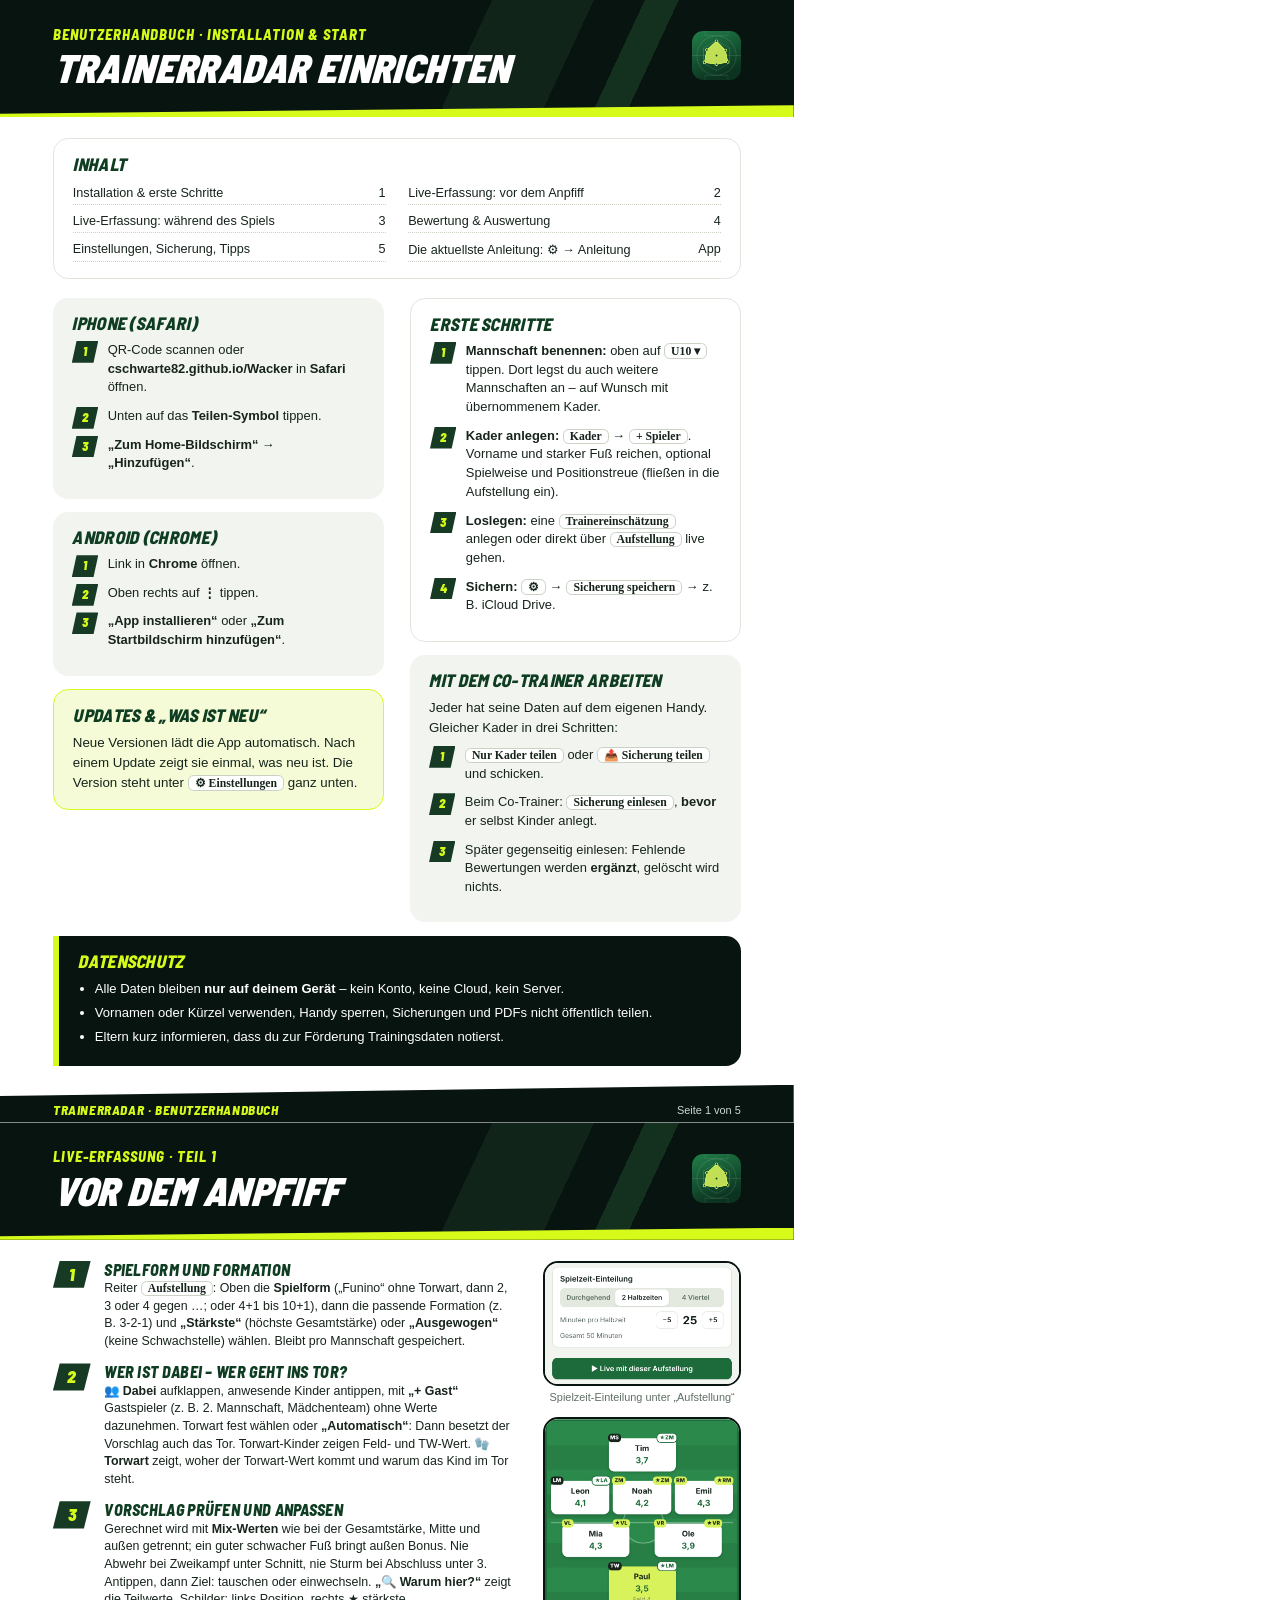
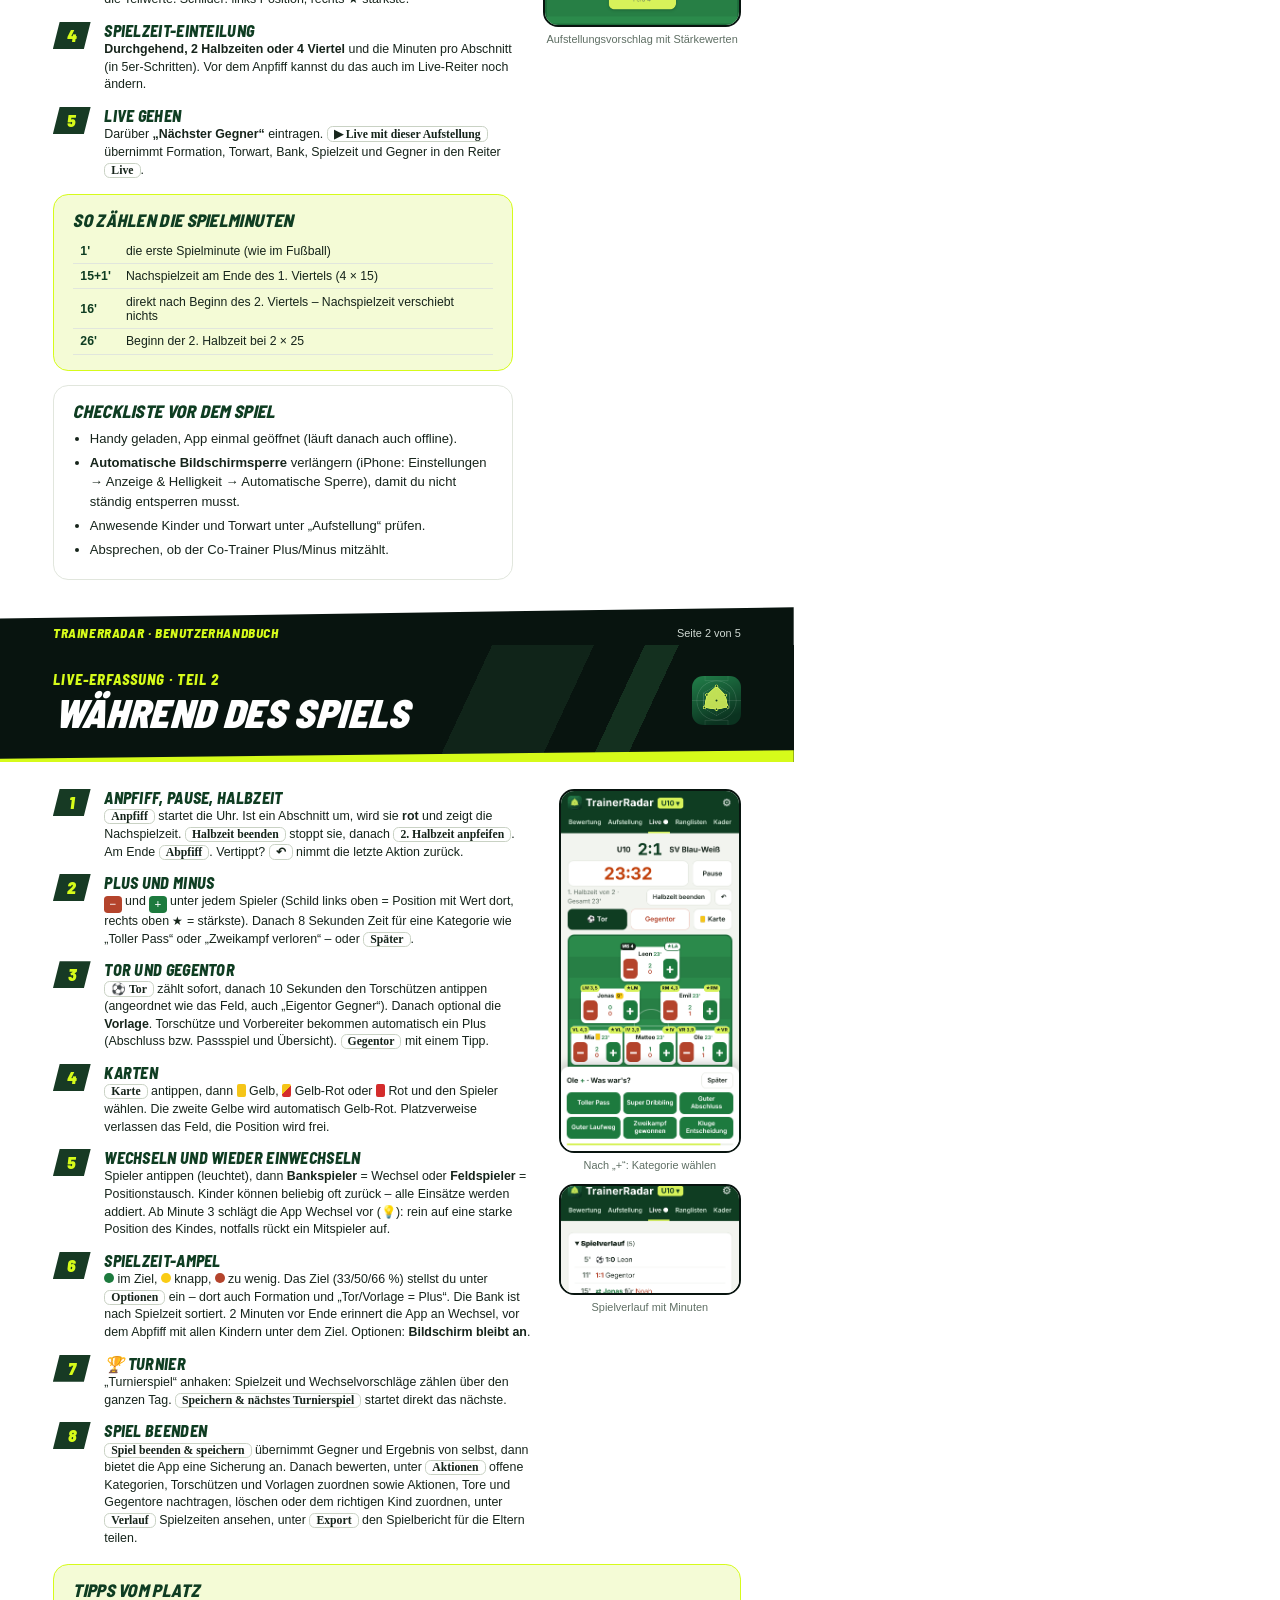
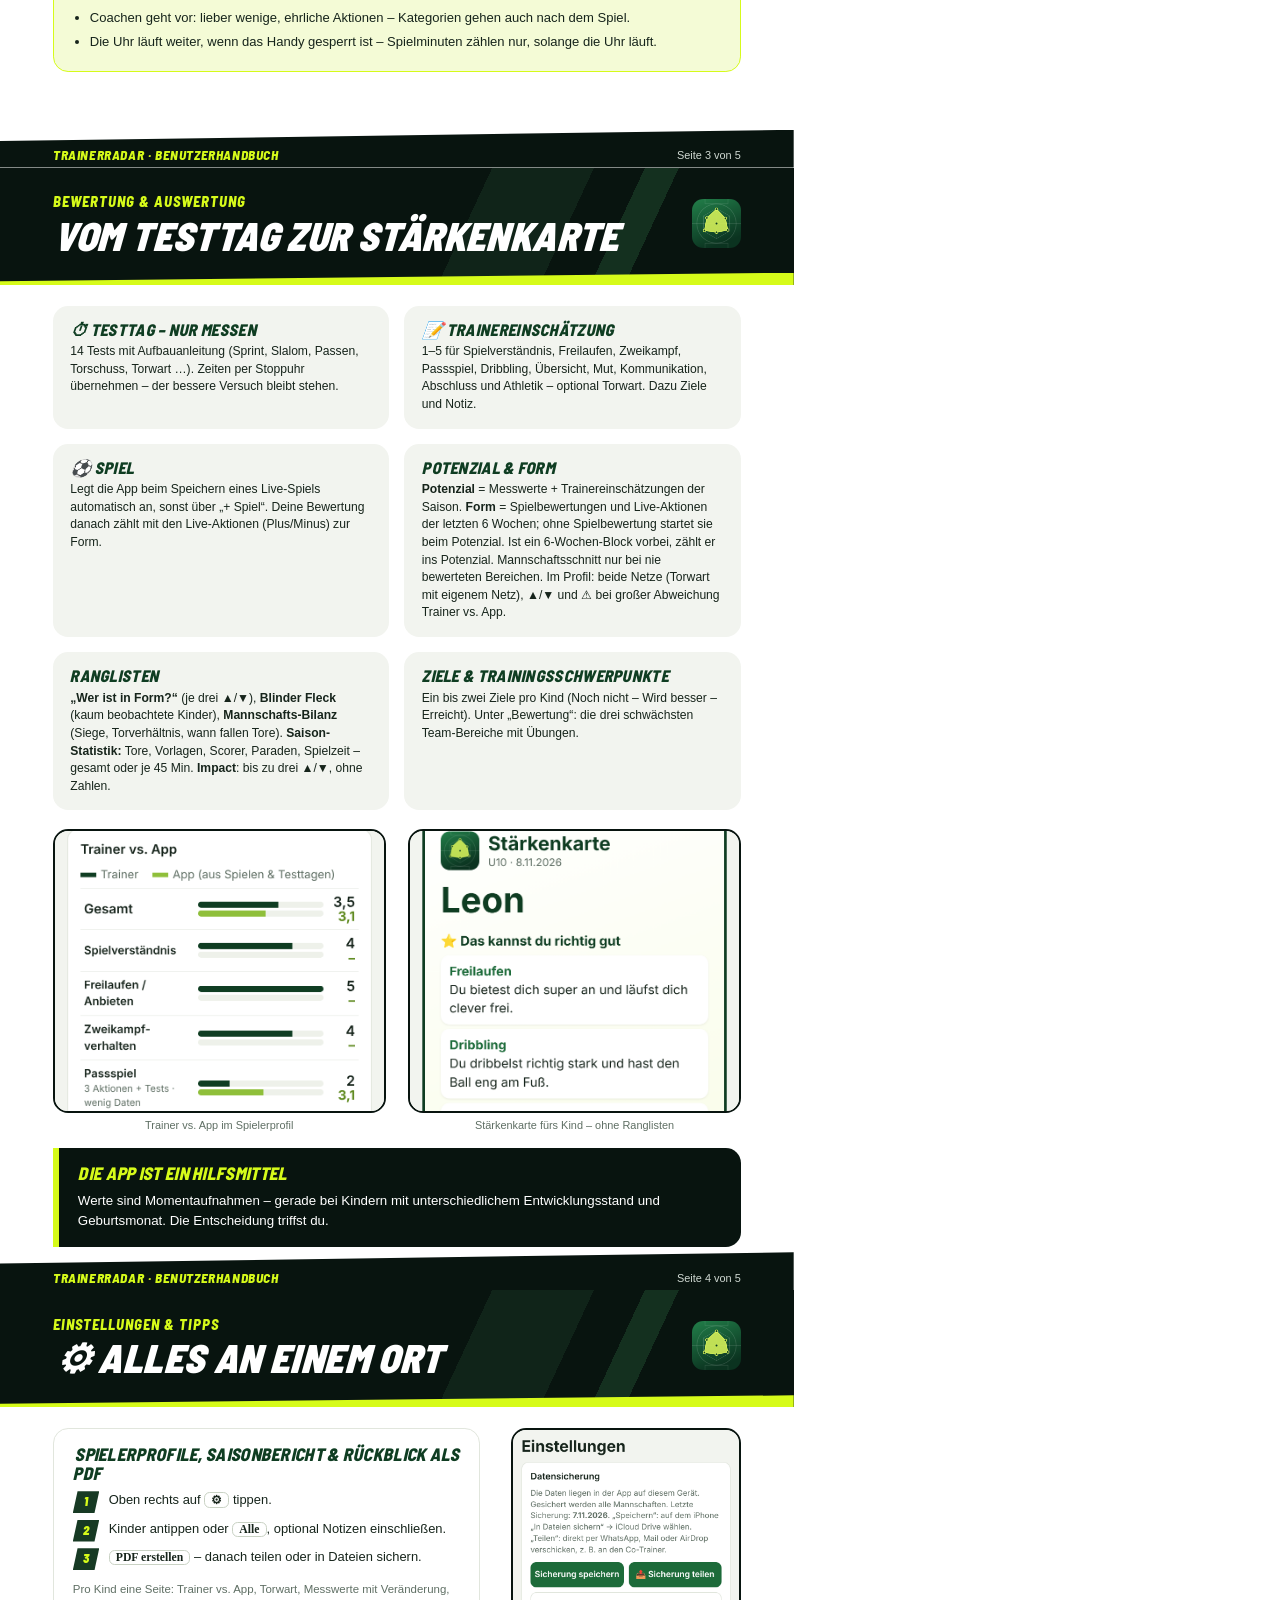
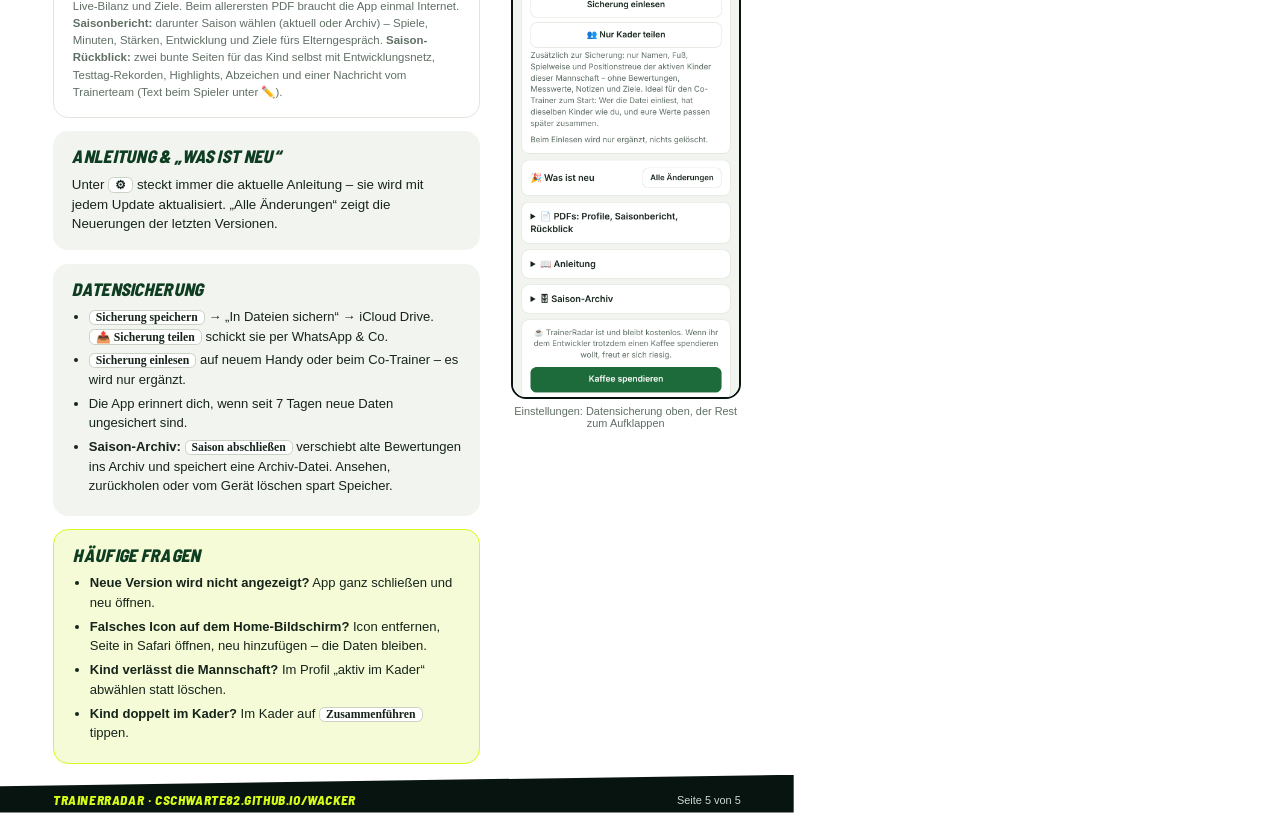
==== materialien/handbuch.html @ 937c4587 "V102: Eigenes Torwart-Netz im Profil Co-Authored-By: Claude Opus 5.5 <noreply@anthropic.com> Claude-" ====
<!DOCTYPE html>
<html lang="de"><head><meta charset="utf-8"><title>TrainerRadar – Benutzerhandbuch</title>
<link rel="stylesheet" href="common.css">
<link rel="stylesheet" href="fonts/barlow.css">
<style>
.ph{background:var(--gd);color:#fff;padding:9mm 14mm 7mm;display:flex;justify-content:space-between;align-items:flex-end}
.ph h2{font:800 21pt/1.1 'Inter Display'}
.ph .k{font:600 9pt Inter;color:var(--lime);text-transform:uppercase;letter-spacing:.8px;margin-bottom:1.5mm}
.ph img{width:12mm;height:12mm;border-radius:3mm}
.inner{padding:5.5mm 14mm}
.cols{display:flex;gap:7mm}
.col{flex:1;min-width:0}
.box{background:var(--bg);border-radius:4mm;padding:4.2mm 5mm;margin-bottom:3.6mm}
.box h3{font:700 12.5pt 'Inter Display';color:var(--gd);margin-bottom:2.2mm}
.box.white{background:#fff;border:.4mm solid var(--line)}
.box.lime{background:#f4fbd6;border:.4mm solid #dbe9a8}
.box.note{border-left:1.5mm solid var(--gd);border-radius:0 4mm 4mm 0}
ol.st{list-style:none;counter-reset:s;padding:0;margin:0}
ol.st li{counter-increment:s;position:relative;padding:0 0 2.6mm 8.5mm;font-size:9.7pt;line-height:1.45}
ol.st li::before{content:counter(s);position:absolute;left:0;top:0;width:5.8mm;height:5.8mm;border-radius:50%;background:var(--gd);color:#fff;font:700 8.3pt/5.8mm Inter;text-align:center}
.step{display:flex;gap:3.6mm;margin-bottom:3.4mm}
.num{flex:none;width:7.5mm;height:7.5mm;border-radius:50%;background:var(--lime);color:var(--gd);font:800 10.5pt/7.5mm 'Inter Display';text-align:center}
.step .tt{display:block;font-size:10.6pt;color:var(--gd);margin-bottom:.5mm;font-weight:700}
.step .tx{font-size:9.3pt;line-height:1.42}
.foot{position:absolute;left:14mm;right:14mm;bottom:8mm;display:flex;justify-content:space-between;font-size:8.2pt;color:var(--mut);border-top:.3mm solid var(--line);padding-top:2.5mm}
.grid{display:grid;grid-template-columns:1fr 1fr;gap:4mm}
.card{background:var(--bg);border-radius:4mm;padding:4mm 4.6mm}
.card h3{font:700 11.5pt 'Inter Display';color:var(--gd);margin-bottom:1.3mm}
.card p{font-size:9.1pt;margin:0;line-height:1.45}
.toc{display:grid;grid-template-columns:1fr 1fr;gap:1.5mm 6mm;font-size:9.5pt}
.toc div{display:flex;justify-content:space-between;border-bottom:.3mm dotted #c9d2c4;padding:1mm 0}
table.mt{width:100%;border-collapse:collapse;font-size:9.2pt}
table.mt td{padding:1.4mm 2mm;border-bottom:.3mm solid var(--line)}
table.mt td:first-child{font-weight:700;color:var(--gd);white-space:nowrap}

/* Stil wie der Flyer (Christian 10.11.2026): Nachtspiel-Kopf, Barlow kursiv in Großbuchstaben, schräge Nummern, Lime-Akzente.
   Keine box-shadow oder opacity (grauer Schleier in manchen PDF-Viewern). */
.ph{position:relative;background:#08140f;padding:6.5mm 14mm 8mm;overflow:hidden;align-items:center}
.ph::before{content:"";position:absolute;inset:0;background:linear-gradient(115deg,transparent 58%,#102419 58%,#102419 70%,transparent 70%,transparent 76%,#14301f 76%,#14301f 80%,transparent 80%)}
.ph::after{content:"";position:absolute;left:0;right:0;bottom:0;height:3.2mm;background:#d6fb1a;clip-path:polygon(0 70%,100% 0,100% 100%,0 100%)}
.ph>*{position:relative}
.ph h2{font:900 italic 30pt/1 'Barlow Semi Condensed',sans-serif;text-transform:uppercase;letter-spacing:.4px;transform:skewX(-9deg);transform-origin:0 100%;color:#fff}
.ph .k{font:800 italic 11pt 'Barlow Semi Condensed';color:#d6fb1a;letter-spacing:1px;margin-bottom:1.2mm}
.ph img{width:13mm;height:13mm}
.box h3,.card h3{font:800 italic 13.5pt/1.05 'Barlow Semi Condensed';text-transform:uppercase;letter-spacing:.3px;color:var(--gd);transform:skewX(-6deg);transform-origin:0 100%}
.card h3{font-size:12.5pt}
.box.lime{background:#f4fbd6;border:.5mm solid #d6fb1a}
.box.note{border-left:1.6mm solid #d6fb1a;background:#08140f;color:#fff}
.box.note h3{color:#d6fb1a}
.num{width:10mm;height:7.2mm;border-radius:0;background:#173a24;color:#d6fb1a;font:900 italic 13pt/7.2mm 'Barlow Semi Condensed';clip-path:polygon(18% 0,100% 0,82% 100%,0 100%)}
.step .tt{font:800 italic 12pt/1.1 'Barlow Semi Condensed';text-transform:uppercase;letter-spacing:.3px;color:var(--gd)}
ol.st li::before{width:7mm;border-radius:0;background:#173a24;color:#d6fb1a;font:900 italic 9.5pt/5.8mm 'Barlow Semi Condensed';clip-path:polygon(18% 0,100% 0,82% 100%,0 100%)}
ol.st li{padding-left:9.5mm}
.shot{box-shadow:none;border:.6mm solid #08140f}
.foot{left:0;right:0;bottom:0;height:10mm;padding:3.6mm 14mm 0;border:0;background:#08140f;color:#cfd8d2;clip-path:polygon(0 30%,100% 0,100% 100%,0 100%);align-items:center}
.foot span:first-child{font:800 italic 10pt 'Barlow Semi Condensed';text-transform:uppercase;letter-spacing:.6px;color:#d6fb1a}
</style></head>
<body>

<!-- 1 INSTALLATION -->
<section class="page">
  <div class="ph"><div><div class="k">Benutzerhandbuch · Installation &amp; Start</div><h2>TrainerRadar einrichten</h2></div><img src="../icon-192.png" alt=""></div>
  <div class="inner">
    <div class="box white" style="margin-bottom:5mm">
      <h3>Inhalt</h3>
      <div class="toc"><div><span>Installation &amp; erste Schritte</span><span>1</span></div><div><span>Live-Erfassung: vor dem Anpfiff</span><span>2</span></div><div><span>Live-Erfassung: während des Spiels</span><span>3</span></div><div><span>Bewertung &amp; Auswertung</span><span>4</span></div><div><span>Einstellungen, Sicherung, Tipps</span><span>5</span></div><div><span>Die aktuellste Anleitung: ⚙︎ → Anleitung</span><span>App</span></div></div>
    </div>
    <div class="cols">
      <div class="col">
        <div class="box">
          <h3>iPhone (Safari)</h3>
          <ol class="st"><li>QR-Code scannen oder <b>cschwarte82.github.io/Wacker</b> in <b>Safari</b> öffnen.</li><li>Unten auf das <b>Teilen-Symbol</b> tippen.</li><li><b>„Zum Home-Bildschirm“</b> → <b>„Hinzufügen“</b>.</li></ol>
        </div>
        <div class="box">
          <h3>Android (Chrome)</h3>
          <ol class="st"><li>Link in <b>Chrome</b> öffnen.</li><li>Oben rechts auf <b>⋮</b> tippen.</li><li><b>„App installieren“</b> oder <b>„Zum Startbildschirm hinzufügen“</b>.</li></ol>
        </div>
        <div class="box lime">
          <h3>Updates &amp; „Was ist neu“</h3>
          <p style="margin:0">Neue Versionen lädt die App automatisch. Nach einem Update zeigt sie einmal, was neu ist. Die Version steht unter <span class="k2">⚙︎ Einstellungen</span> ganz unten.</p>
        </div>
      </div>
      <div class="col">
        <div class="box white">
          <h3>Erste Schritte</h3>
          <ol class="st"><li><b>Mannschaft benennen:</b> oben auf <span class="k2">U10 ▾</span> tippen. Dort legst du auch weitere Mannschaften an – auf Wunsch mit übernommenem Kader.</li><li><b>Kader anlegen:</b> <span class="k2">Kader</span> → <span class="k2">+ Spieler</span>. Vorname und starker Fuß reichen, optional Spielweise und Positionstreue (fließen in die Aufstellung ein).</li><li><b>Loslegen:</b> eine <span class="k2">Trainereinschätzung</span> anlegen oder direkt über <span class="k2">Aufstellung</span> live gehen.</li><li><b>Sichern:</b> <span class="k2">⚙︎</span> → <span class="k2">Sicherung speichern</span> → z. B. iCloud Drive.</li></ol>
        </div>
        <div class="box">
          <h3>Mit dem Co-Trainer arbeiten</h3>
          <p>Jeder hat seine Daten auf dem eigenen Handy. Gleicher Kader in drei Schritten:</p>
          <ol class="st"><li><span class="k2">Nur Kader teilen</span> oder <span class="k2">📤 Sicherung teilen</span> und schicken.</li><li>Beim Co-Trainer: <span class="k2">Sicherung einlesen</span>, <b>bevor</b> er selbst Kinder anlegt.</li><li>Später gegenseitig einlesen: Fehlende Bewertungen werden <b>ergänzt</b>, gelöscht wird nichts.</li></ol>
        </div>
      </div>
    </div>
    <div class="box note">
      <h3>Datenschutz</h3>
      <ul class="dot"><li>Alle Daten bleiben <b>nur auf deinem Gerät</b> – kein Konto, keine Cloud, kein Server.</li><li>Vornamen oder Kürzel verwenden, Handy sperren, Sicherungen und PDFs nicht öffentlich teilen.</li><li>Eltern kurz informieren, dass du zur Förderung Trainingsdaten notierst.</li></ul>
    </div>
  </div>
  <div class="foot"><span>TrainerRadar · Benutzerhandbuch</span><span>Seite 1 von 5</span></div>
</section>

<!-- 2 LIVE VOR DEM ANPFIFF -->
<section class="page">
  <div class="ph"><div><div class="k">Live-Erfassung · Teil 1</div><h2>Vor dem Anpfiff</h2></div><img src="../icon-192.png" alt=""></div>
  <div class="inner">
    <div class="cols" style="gap:8mm">
      <div class="col" style="flex:1.4">
        <div class="step"><div class="num">1</div><div class="tx"><span class="tt">Spielform und Formation</span>Reiter <span class="k2">Aufstellung</span>: Oben die <b>Spielform</b> („Funino“ ohne Torwart, dann 2, 3 oder 4 gegen …; oder 4+1 bis 10+1), dann die passende Formation (z. B. 3-2-1) und <b>„Stärkste“</b> (höchste Gesamtstärke) oder <b>„Ausgewogen“</b> (keine Schwachstelle) wählen. Bleibt pro Mannschaft gespeichert.</div></div>
        <div class="step"><div class="num">2</div><div class="tx"><span class="tt">Wer ist dabei – wer geht ins Tor?</span><b>👥 Dabei</b> aufklappen, anwesende Kinder antippen, mit <b>„+ Gast“</b> Gastspieler (z. B. 2. Mannschaft, Mädchenteam) ohne Werte dazunehmen. Torwart fest wählen oder <b>„Automatisch“</b>: Dann besetzt der Vorschlag auch das Tor. Torwart-Kinder zeigen Feld- und TW-Wert. <b>🧤 Torwart</b> zeigt, woher der Torwart-Wert kommt und warum das Kind im Tor steht.</div></div>
        <div class="step"><div class="num">3</div><div class="tx"><span class="tt">Vorschlag prüfen und anpassen</span>Gerechnet wird mit <b>Mix-Werten</b> wie bei der Gesamtstärke, Mitte und außen getrennt; ein guter schwacher Fuß bringt außen Bonus. Nie Abwehr bei Zweikampf unter Schnitt, nie Sturm bei Abschluss unter 3. Antippen, dann Ziel: tauschen oder einwechseln. <b>„🔍 Warum hier?“</b> zeigt die Teilwerte. Schilder: links Position, rechts ★ stärkste.</div></div>
        <div class="step"><div class="num">4</div><div class="tx"><span class="tt">Spielzeit-Einteilung</span><b>Durchgehend, 2 Halbzeiten oder 4 Viertel</b> und die Minuten pro Abschnitt (in 5er-Schritten). Vor dem Anpfiff kannst du das auch im Live-Reiter noch ändern.</div></div>
        <div class="step"><div class="num">5</div><div class="tx"><span class="tt">Live gehen</span>Darüber <b>„Nächster Gegner“</b> eintragen. <span class="k2">▶ Live mit dieser Aufstellung</span> übernimmt Formation, Torwart, Bank, Spielzeit und Gegner in den Reiter <span class="k2">Live</span>.</div></div>
        <div class="box lime" style="margin-top:4mm">
          <h3>So zählen die Spielminuten</h3>
          <table class="mt">
            <tr><td>1'</td><td>die erste Spielminute (wie im Fußball)</td></tr>
            <tr><td>15+1'</td><td>Nachspielzeit am Ende des 1. Viertels (4 × 15)</td></tr>
            <tr><td>16'</td><td>direkt nach Beginn des 2. Viertels – Nachspielzeit verschiebt nichts</td></tr>
            <tr><td>26'</td><td>Beginn der 2. Halbzeit bei 2 × 25</td></tr>
          </table>
        </div>
        <div class="box white">
          <h3>Checkliste vor dem Spiel</h3>
          <ul class="dot"><li>Handy geladen, App einmal geöffnet (läuft danach auch offline).</li><li><b>Automatische Bildschirmsperre</b> verlängern (iPhone: Einstellungen → Anzeige &amp; Helligkeit → Automatische Sperre), damit du nicht ständig entsperren musst.</li><li>Anwesende Kinder und Torwart unter „Aufstellung“ prüfen.</li><li>Absprechen, ob der Co-Trainer Plus/Minus mitzählt.</li></ul>
        </div>
      </div>
      <div class="col" style="flex:.6">
        <div class="shot"><img src="c_fmt.png" alt=""></div>
        <div class="cap">Spielzeit-Einteilung unter „Aufstellung“</div>
        <div class="shot"><img src="c_lineup_pitch.png" alt=""></div>
        <div class="cap">Aufstellungsvorschlag mit Stärkewerten</div>
      </div>
    </div>
  </div>
  <div class="foot"><span>TrainerRadar · Benutzerhandbuch</span><span>Seite 2 von 5</span></div>
</section>

<!-- 3 LIVE WÄHREND -->
<section class="page">
  <div class="ph"><div><div class="k">Live-Erfassung · Teil 2</div><h2>Während des Spiels</h2></div><img src="../icon-192.png" alt=""></div>
  <div class="inner" style="padding-top:7mm">
    <div class="cols" style="gap:7mm">
      <div class="col" style="flex:1.45">
        <div class="step"><div class="num">1</div><div class="tx"><span class="tt">Anpfiff, Pause, Halbzeit</span><span class="k2">Anpfiff</span> startet die Uhr. Ist ein Abschnitt um, wird sie <b>rot</b> und zeigt die Nachspielzeit. <span class="k2">Halbzeit beenden</span> stoppt sie, danach <span class="k2">2. Halbzeit anpfeifen</span>. Am Ende <span class="k2">Abpfiff</span>. Vertippt? <span class="k2">↶</span> nimmt die letzte Aktion zurück.</div></div>
        <div class="step"><div class="num">2</div><div class="tx"><span class="tt">Plus und Minus</span><span class="pm m">−</span> und <span class="pm p">+</span> unter jedem Spieler (Schild links oben = Position mit Wert dort, rechts oben ★ = stärkste). Danach 8 Sekunden Zeit für eine Kategorie wie „Toller Pass“ oder „Zweikampf verloren“ – oder <span class="k2">Später</span>.</div></div>
        <div class="step"><div class="num">3</div><div class="tx"><span class="tt">Tor und Gegentor</span><span class="k2">⚽ Tor</span> zählt sofort, danach 10 Sekunden den Torschützen antippen (angeordnet wie das Feld, auch „Eigentor Gegner“). Danach optional die <b>Vorlage</b>. Torschütze und Vorbereiter bekommen automatisch ein Plus (Abschluss bzw. Passspiel und Übersicht). <span class="k2">Gegentor</span> mit einem Tipp.</div></div>
        <div class="step"><div class="num">4</div><div class="tx"><span class="tt">Karten</span><span class="k2">Karte</span> antippen, dann <span class="cy"></span> Gelb, <span class="cyr"></span> Gelb-Rot oder <span class="cr"></span> Rot und den Spieler wählen. Die zweite Gelbe wird automatisch Gelb-Rot. Platzverweise verlassen das Feld, die Position wird frei.</div></div>
        <div class="step"><div class="num">5</div><div class="tx"><span class="tt">Wechseln und wieder einwechseln</span>Spieler antippen (leuchtet), dann <b>Bankspieler</b> = Wechsel oder <b>Feldspieler</b> = Positionstausch. Kinder können beliebig oft zurück – alle Einsätze werden addiert. Ab Minute 3 schlägt die App Wechsel vor (💡): rein auf eine starke Position des Kindes, notfalls rückt ein Mitspieler auf.</div></div>
        <div class="step"><div class="num">6</div><div class="tx"><span class="tt">Spielzeit-Ampel</span><span class="amp" style="background:var(--grn)"></span> im Ziel, <span class="amp" style="background:#facc15"></span> knapp, <span class="amp" style="background:var(--red)"></span> zu wenig. Das Ziel (33/50/66 %) stellst du unter <span class="k2">Optionen</span> ein – dort auch Formation und „Tor/Vorlage = Plus“. Die Bank ist nach Spielzeit sortiert. 2 Minuten vor Ende erinnert die App an Wechsel, vor dem Abpfiff mit allen Kindern unter dem Ziel. Optionen: <b>Bildschirm bleibt an</b>.</div></div>
        <div class="step"><div class="num">7</div><div class="tx"><span class="tt">🏆 Turnier</span>„Turnierspiel“ anhaken: Spielzeit und Wechselvorschläge zählen über den ganzen Tag. <span class="k2">Speichern &amp; nächstes Turnierspiel</span> startet direkt das nächste.</div></div>
        
        <div class="step"><div class="num">8</div><div class="tx"><span class="tt">Spiel beenden</span><span class="k2">Spiel beenden &amp; speichern</span> übernimmt Gegner und Ergebnis von selbst, dann bietet die App eine Sicherung an. Danach bewerten, unter <span class="k2">Aktionen</span> offene Kategorien, Torschützen und Vorlagen zuordnen sowie Aktionen, Tore und Gegentore nachtragen, löschen oder dem richtigen Kind zuordnen, unter <span class="k2">Verlauf</span> Spielzeiten ansehen, unter <span class="k2">Export</span> den Spielbericht für die Eltern teilen.</div></div>
      </div>
      <div class="col" style="flex:.55">
        <div class="shot"><img src="c_sheet.png" alt=""></div>
        <div class="cap">Nach „+“: Kategorie wählen</div>
        <div class="shot"><img src="c_tl.png" alt=""></div>
        <div class="cap">Spielverlauf mit Minuten</div>
      </div>
    </div>
    <div class="box lime" style="margin-top:1mm">
      <h3>Tipps vom Platz</h3>
      <ul class="dot"><li>Coachen geht vor: lieber wenige, ehrliche Aktionen – Kategorien gehen auch nach dem Spiel.</li><li>Die Uhr läuft weiter, wenn das Handy gesperrt ist – Spielminuten zählen nur, solange die Uhr läuft.</li></ul>
    </div>
  </div>
  <div class="foot"><span>TrainerRadar · Benutzerhandbuch</span><span>Seite 3 von 5</span></div>
</section>

<!-- 4 BEWERTUNG & AUSWERTUNG -->
<section class="page">
  <div class="ph"><div><div class="k">Bewertung &amp; Auswertung</div><h2>Vom Testtag zur Stärkenkarte</h2></div><img src="../icon-192.png" alt=""></div>
  <div class="inner">
    <div class="grid">
      <div class="card"><h3>⏱ Testtag – nur messen</h3><p>14 Tests mit Aufbauanleitung (Sprint, Slalom, Passen, Torschuss, Torwart …). Zeiten per Stoppuhr übernehmen – der bessere Versuch bleibt stehen.</p></div>
      <div class="card"><h3>📝 Trainereinschätzung</h3><p>1–5 für Spielverständnis, Freilaufen, Zweikampf, Passspiel, Dribbling, Übersicht, Mut, Kommunikation, Abschluss und Athletik – optional Torwart. Dazu Ziele und Notiz.</p></div>
      <div class="card"><h3>⚽ Spiel</h3><p>Legt die App beim Speichern eines Live-Spiels automatisch an, sonst über „+ Spiel“. Deine Bewertung danach zählt mit den Live-Aktionen (Plus/Minus) zur Form.</p></div>
      <div class="card"><h3>Potenzial &amp; Form</h3><p><b>Potenzial</b> = Messwerte + Trainereinschätzungen der Saison. <b>Form</b> = Spielbewertungen und Live-Aktionen der letzten 6 Wochen; ohne Spielbewertung startet sie beim Potenzial. Ist ein 6-Wochen-Block vorbei, zählt er ins Potenzial. Mannschaftsschnitt nur bei nie bewerteten Bereichen. Im Profil: beide Netze (Torwart mit eigenem Netz), ▲/▼ und ⚠ bei großer Abweichung Trainer vs. App.</p></div>
      <div class="card"><h3>Ranglisten</h3><p><b>„Wer ist in Form?“</b> (je drei ▲/▼), <b>Blinder Fleck</b> (kaum beobachtete Kinder), <b>Mannschafts-Bilanz</b> (Siege, Torverhältnis, wann fallen Tore). <b>Saison-Statistik:</b> Tore, Vorlagen, Scorer, Paraden, Spielzeit – gesamt oder je 45 Min. <b>Impact</b>: bis zu drei ▲/▼, ohne Zahlen.</p></div>
      <div class="card"><h3>Ziele &amp; Trainingsschwerpunkte</h3><p>Ein bis zwei Ziele pro Kind (Noch nicht – Wird besser – Erreicht). Unter „Bewertung“: die drei schwächsten Team-Bereiche mit Übungen.</p></div>
    </div>
    <div class="cols" style="margin-top:5mm;gap:6mm;align-items:flex-start">
      <div class="col"><div class="shot"><img src="c_profil.png" alt="" style="height:74mm;object-fit:cover;object-position:top"></div><div class="cap">Trainer vs. App im Spielerprofil</div></div>
      <div class="col"><div class="shot"><img src="c_karte.png" alt="" style="height:74mm;object-fit:cover;object-position:top"></div><div class="cap">Stärkenkarte fürs Kind – ohne Ranglisten</div></div>
    </div>
    <div class="box note" style="margin-top:1mm">
      <h3>Die App ist ein Hilfsmittel</h3>
      <p style="margin:0">Werte sind Momentaufnahmen – gerade bei Kindern mit unterschiedlichem Entwicklungsstand und Geburtsmonat. Die Entscheidung triffst du.</p>
    </div>
  </div>
  <div class="foot"><span>TrainerRadar · Benutzerhandbuch</span><span>Seite 4 von 5</span></div>
</section>

<!-- 5 EINSTELLUNGEN -->
<section class="page">
  <div class="ph"><div><div class="k">Einstellungen &amp; Tipps</div><h2>⚙︎ Alles an einem Ort</h2></div><img src="../icon-192.png" alt=""></div>
  <div class="inner">
    <div class="cols" style="gap:8mm">
      <div class="col" style="flex:1.3">
        <div class="box white">
          <h3>Spielerprofile, Saisonbericht &amp; Rückblick als PDF</h3>
          <ol class="st"><li>Oben rechts auf <span class="k2">⚙︎</span> tippen.</li><li>Kinder antippen oder <span class="k2">Alle</span>, optional Notizen einschließen.</li><li><span class="k2">PDF erstellen</span> – danach teilen oder in Dateien sichern.</li></ol>
          <p class="sub" style="font-size:8.6pt;color:var(--mut);margin:1mm 0 0">Pro Kind eine Seite: Trainer vs. App, Torwart, Messwerte mit Veränderung, Live-Bilanz und Ziele. Beim allerersten PDF braucht die App einmal Internet. <b>Saisonbericht:</b> darunter Saison wählen (aktuell oder Archiv) – Spiele, Minuten, Stärken, Entwicklung und Ziele fürs Elterngespräch. <b>Saison-Rückblick:</b> zwei bunte Seiten für das Kind selbst mit Entwicklungsnetz, Testtag-Rekorden, Highlights, Abzeichen und einer Nachricht vom Trainerteam (Text beim Spieler unter ✏️).</p>
        </div>
        <div class="box">
          <h3>Anleitung &amp; „Was ist neu“</h3>
          <p style="margin:0">Unter <span class="k2">⚙︎</span> steckt immer die aktuelle Anleitung – sie wird mit jedem Update aktualisiert. „Alle Änderungen“ zeigt die Neuerungen der letzten Versionen.</p>
        </div>
        <div class="box">
          <h3>Datensicherung</h3>
          <ul class="dot"><li><span class="k2">Sicherung speichern</span> → „In Dateien sichern“ → iCloud Drive. <span class="k2">📤 Sicherung teilen</span> schickt sie per WhatsApp &amp; Co.</li><li><span class="k2">Sicherung einlesen</span> auf neuem Handy oder beim Co-Trainer – es wird nur ergänzt.</li><li>Die App erinnert dich, wenn seit 7 Tagen neue Daten ungesichert sind.</li><li><b>Saison-Archiv:</b> <span class="k2">Saison abschließen</span> verschiebt alte Bewertungen ins Archiv und speichert eine Archiv-Datei. Ansehen, zurückholen oder vom Gerät löschen spart Speicher.</li></ul>
        </div>
        <div class="box lime">
          <h3>Häufige Fragen</h3>
          <ul class="dot"><li><b>Neue Version wird nicht angezeigt?</b> App ganz schließen und neu öffnen.</li><li><b>Falsches Icon auf dem Home-Bildschirm?</b> Icon entfernen, Seite in Safari öffnen, neu hinzufügen – die Daten bleiben.</li><li><b>Kind verlässt die Mannschaft?</b> Im Profil „aktiv im Kader“ abwählen statt löschen.</li><li><b>Kind doppelt im Kader?</b> Im Kader auf <span class="k2">Zusammenführen</span> tippen.</li></ul>
        </div>
      </div>
      <div class="col" style="flex:.7">
        <div class="shot"><img src="c_settings.png" alt="" style="height:150mm;object-fit:cover;object-position:top"></div>
        <div class="cap">Einstellungen: Datensicherung oben, der Rest zum Aufklappen</div>
      </div>
    </div>
  </div>
  <div class="foot"><span>TrainerRadar · cschwarte82.github.io/Wacker</span><span>Seite 5 von 5</span></div>
</section>
</body></html>
---- materialien/common.css ----
@page{size:A4;margin:0}
*{box-sizing:border-box}
:root{--gd:#0f3d22;--g:#1d6b3a;--lime:#d7f25a;--ink:#16241b;--mut:#5f6f64;--bg:#f2f4ef;--line:#e1e6dd;--red:#b4442c;--grn:#1d7a3e}
html,body{margin:0;padding:0}
body{font-family:Inter,sans-serif;color:var(--ink);-webkit-print-color-adjust:exact;print-color-adjust:exact;hyphens:auto}
.page{width:210mm;height:297mm;position:relative;overflow:hidden;page-break-after:always;background:#fff}
.page:last-child{page-break-after:auto}
h1,h2,h3{font-family:'Inter Display',Inter,sans-serif;margin:0}
p{font-size:10pt;line-height:1.5;margin:0 0 2mm}
.k2{display:inline-block;background:#fff;border:.3mm solid #c9d2c4;border-radius:1.5mm;padding:0 1.6mm;font:600 8.8pt Inter;white-space:nowrap}
.pm{display:inline-block;width:4.6mm;height:4.6mm;border-radius:1mm;color:#fff;font:700 9pt/4.6mm Inter;text-align:center;vertical-align:-.6mm}
.pm.p{background:var(--grn)}.pm.m{background:var(--red)}
.amp{display:inline-block;width:2.6mm;height:2.6mm;border-radius:50%;vertical-align:0}
.cy,.cr,.cyr{display:inline-block;width:2.4mm;height:3.4mm;border-radius:.5mm;vertical-align:-.4mm}.cy{background:#f5c518}.cr{background:#d42c2c}.cyr{background:linear-gradient(135deg,#f5c518 50%,#d42c2c 50%)}
.shot{border-radius:4mm;overflow:hidden;border:.4mm solid var(--line);box-shadow:0 1.5mm 4mm #0002;background:#fff}
.shot img{display:block;width:100%}
.cap{font-size:8.2pt;color:var(--mut);margin:1.5mm 0 3.5mm;text-align:center}
ul.dot{margin:0;padding-left:4.5mm;font-size:9.8pt;line-height:1.5}
ul.dot li{margin-bottom:1.1mm}
---- materialien/fonts/barlow.css ----
/* Barlow Condensed (SIL Open Font License), lokal für die PDF-Erzeugung */
@font-face{font-family:'Barlow Condensed';font-style:italic;font-weight:800;src:url(barlow-condensed-800i.woff2) format('woff2')}
@font-face{font-family:'Barlow Condensed';font-style:italic;font-weight:900;src:url(barlow-condensed-900i.woff2) format('woff2')}
@font-face{font-family:'Barlow Condensed';font-style:normal;font-weight:700;src:url(barlow-condensed-700.woff2) format('woff2')}
@font-face{font-family:'Barlow Condensed';font-style:normal;font-weight:800;src:url(barlow-condensed-800.woff2) format('woff2')}
@font-face{font-family:'Barlow Condensed';font-style:normal;font-weight:500;src:url(barlow-condensed-500.woff2) format('woff2')}
@font-face{font-family:'Barlow Condensed';font-style:normal;font-weight:600;src:url(barlow-condensed-600.woff2) format('woff2')}
@font-face{font-family:'Barlow Semi Condensed';font-style:italic;font-weight:900;src:url(barlow-semi-condensed-900i.woff2) format('woff2')}
@font-face{font-family:'Barlow Semi Condensed';font-style:italic;font-weight:800;src:url(barlow-semi-condensed-800i.woff2) format('woff2')}
@font-face{font-family:'Barlow Semi Condensed';font-style:normal;font-weight:500;src:url(barlow-semi-condensed-500.woff2) format('woff2')}
@font-face{font-family:'Barlow Semi Condensed';font-style:normal;font-weight:600;src:url(barlow-semi-condensed-600.woff2) format('woff2')}
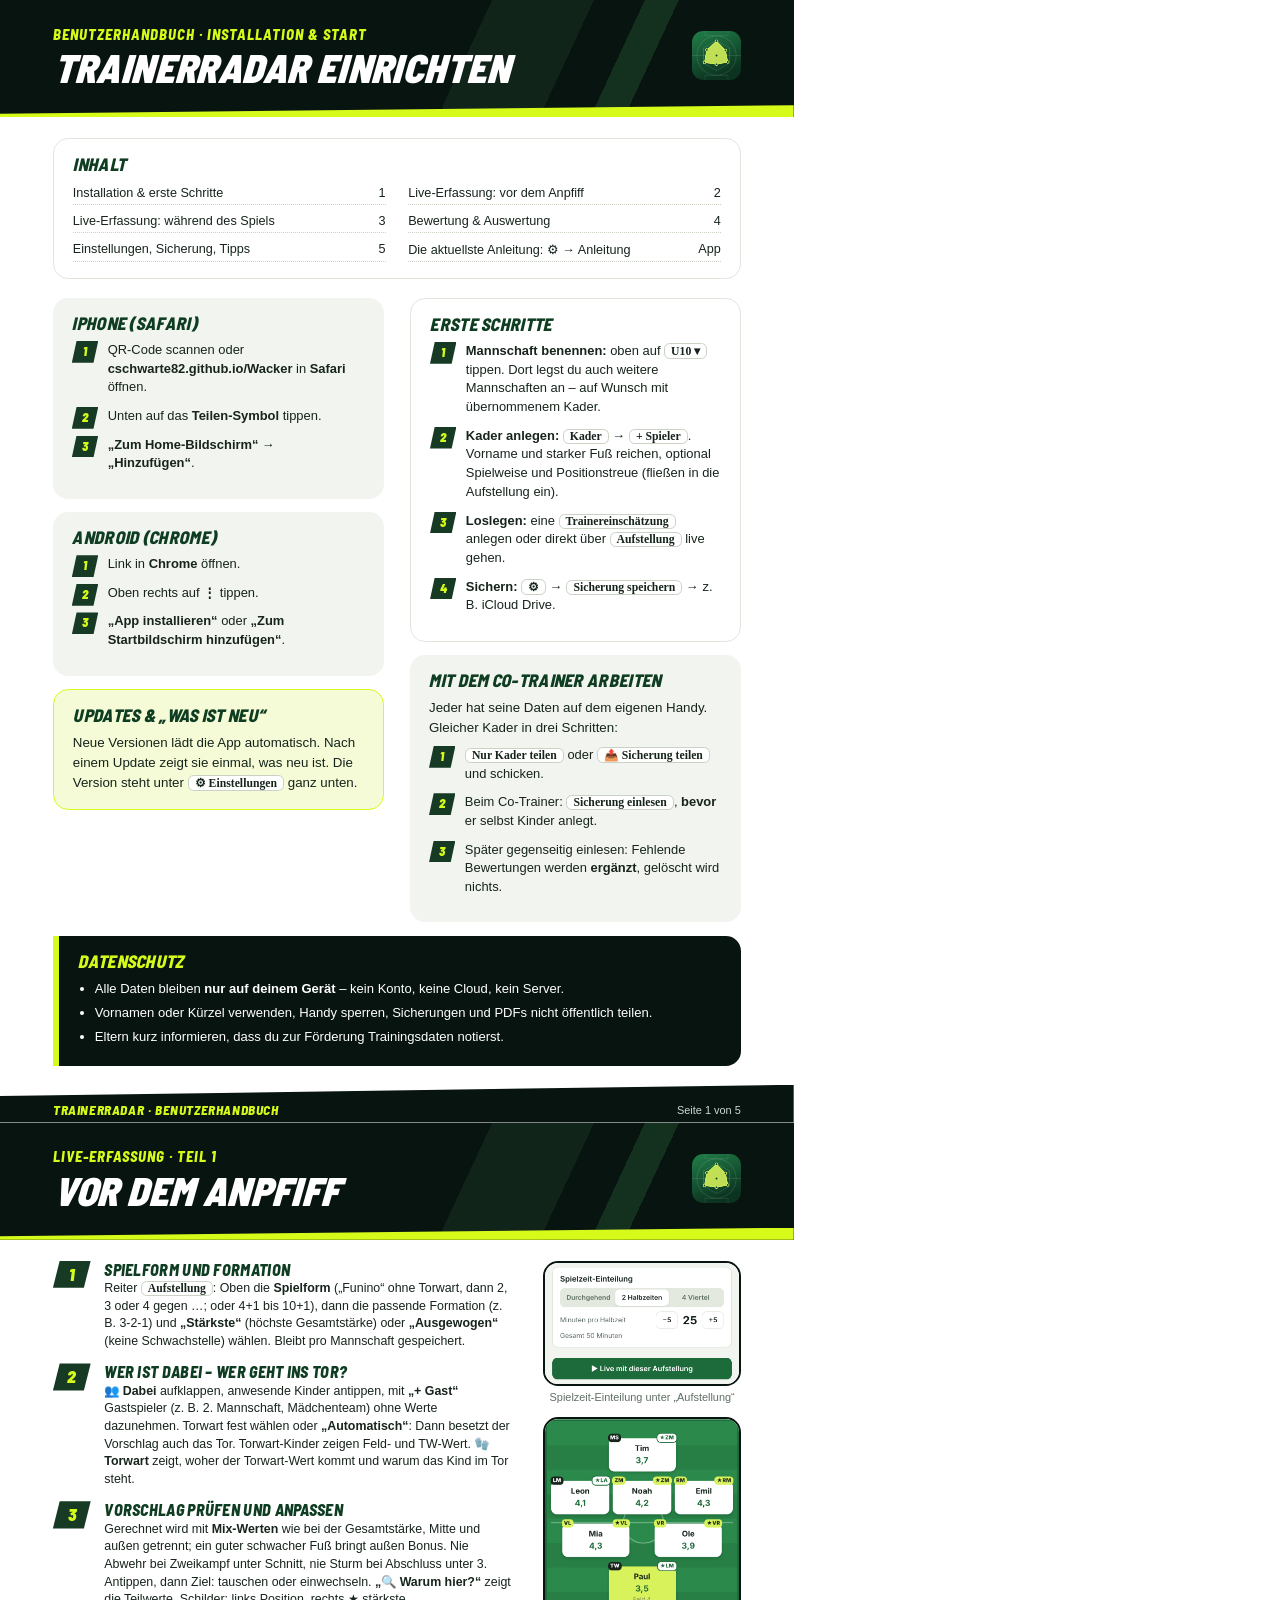
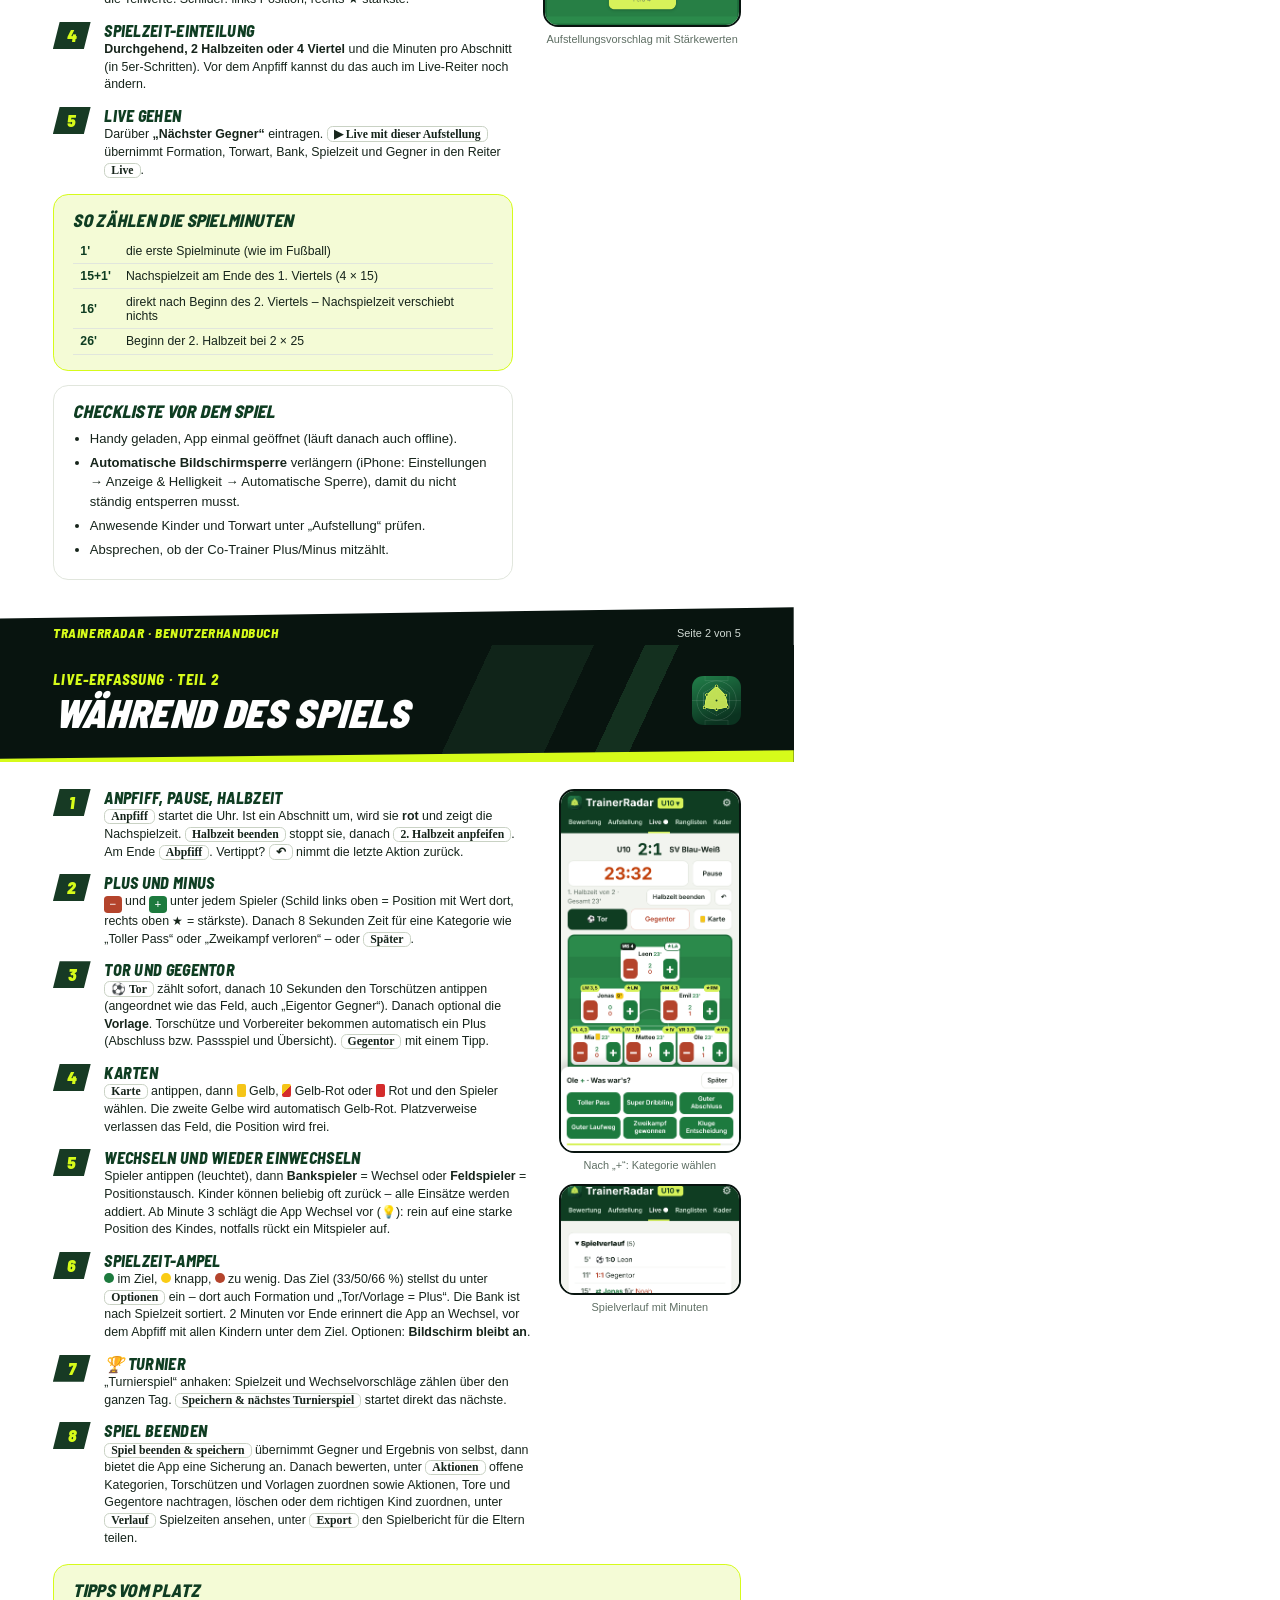
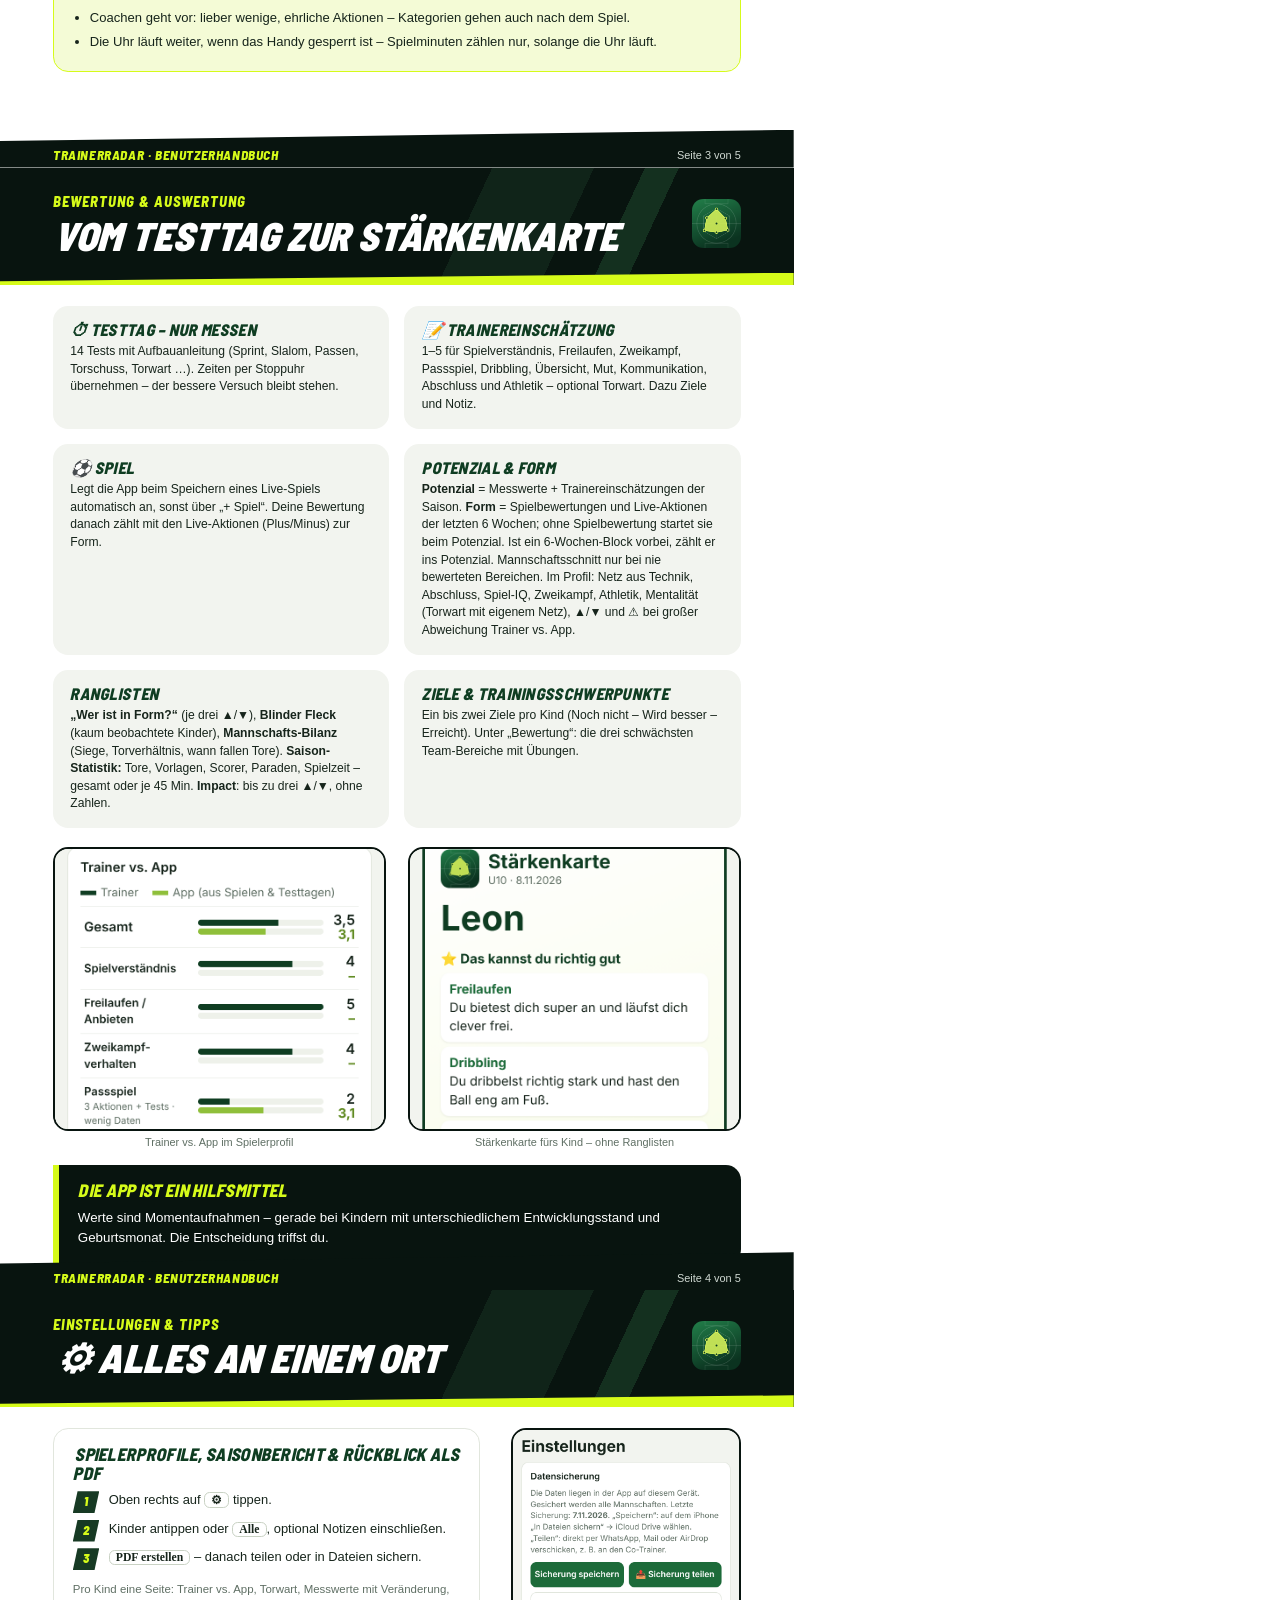
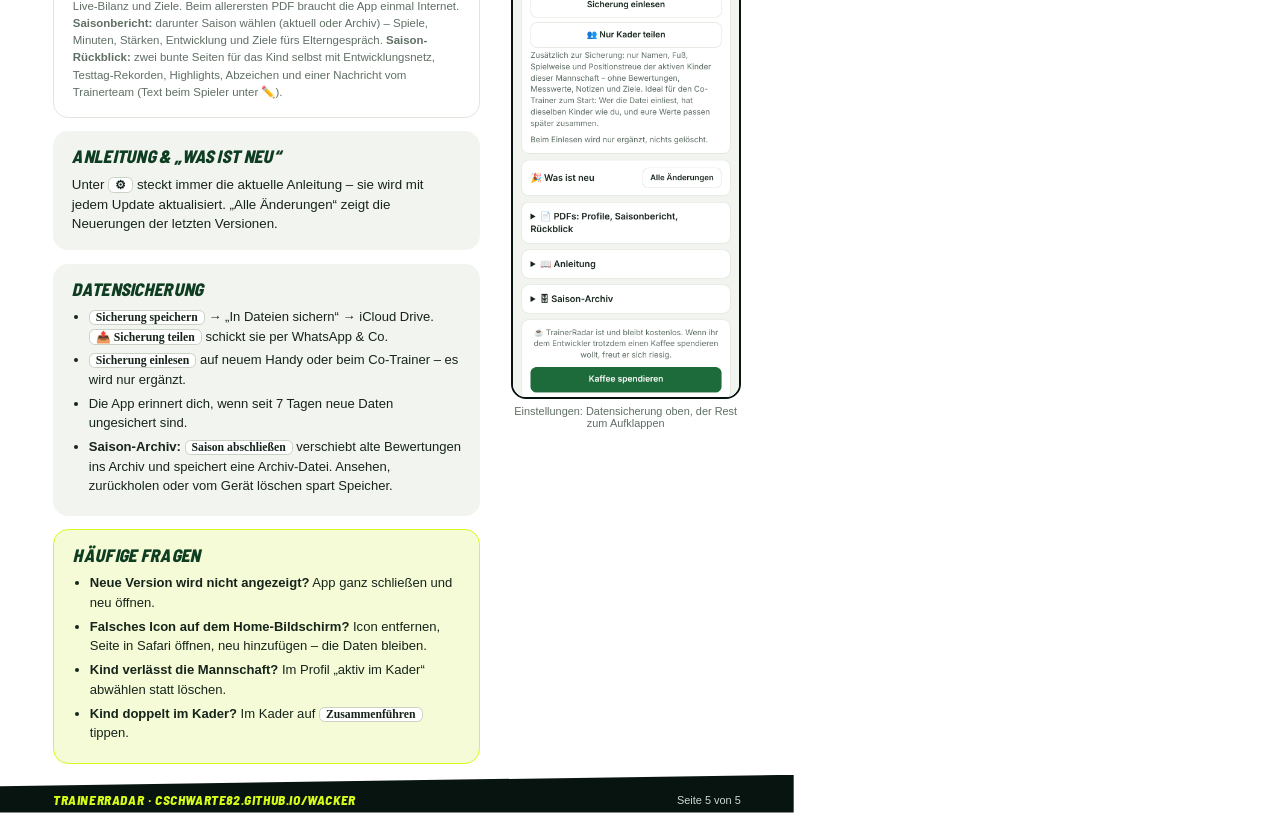
==== commit d9b68a8c: "V103: Neues Stärkenprofil-Netz mit sechs Fußball-Achsen, Zweikampf gewonnen zählt für Mut Co-Authore" ====
--- a/materialien/handbuch.html
+++ b/materialien/handbuch.html
@@ -175,7 +175,7 @@
       <div class="card"><h3>⏱ Testtag – nur messen</h3><p>14 Tests mit Aufbauanleitung (Sprint, Slalom, Passen, Torschuss, Torwart …). Zeiten per Stoppuhr übernehmen – der bessere Versuch bleibt stehen.</p></div>
       <div class="card"><h3>📝 Trainereinschätzung</h3><p>1–5 für Spielverständnis, Freilaufen, Zweikampf, Passspiel, Dribbling, Übersicht, Mut, Kommunikation, Abschluss und Athletik – optional Torwart. Dazu Ziele und Notiz.</p></div>
       <div class="card"><h3>⚽ Spiel</h3><p>Legt die App beim Speichern eines Live-Spiels automatisch an, sonst über „+ Spiel“. Deine Bewertung danach zählt mit den Live-Aktionen (Plus/Minus) zur Form.</p></div>
-      <div class="card"><h3>Potenzial &amp; Form</h3><p><b>Potenzial</b> = Messwerte + Trainereinschätzungen der Saison. <b>Form</b> = Spielbewertungen und Live-Aktionen der letzten 6 Wochen; ohne Spielbewertung startet sie beim Potenzial. Ist ein 6-Wochen-Block vorbei, zählt er ins Potenzial. Mannschaftsschnitt nur bei nie bewerteten Bereichen. Im Profil: beide Netze (Torwart mit eigenem Netz), ▲/▼ und ⚠ bei großer Abweichung Trainer vs. App.</p></div>
+      <div class="card"><h3>Potenzial &amp; Form</h3><p><b>Potenzial</b> = Messwerte + Trainereinschätzungen der Saison. <b>Form</b> = Spielbewertungen und Live-Aktionen der letzten 6 Wochen; ohne Spielbewertung startet sie beim Potenzial. Ist ein 6-Wochen-Block vorbei, zählt er ins Potenzial. Mannschaftsschnitt nur bei nie bewerteten Bereichen. Im Profil: Netz aus Technik, Abschluss, Spiel-IQ, Zweikampf, Athletik, Mentalität (Torwart mit eigenem Netz), ▲/▼ und ⚠ bei großer Abweichung Trainer vs. App.</p></div>
       <div class="card"><h3>Ranglisten</h3><p><b>„Wer ist in Form?“</b> (je drei ▲/▼), <b>Blinder Fleck</b> (kaum beobachtete Kinder), <b>Mannschafts-Bilanz</b> (Siege, Torverhältnis, wann fallen Tore). <b>Saison-Statistik:</b> Tore, Vorlagen, Scorer, Paraden, Spielzeit – gesamt oder je 45 Min. <b>Impact</b>: bis zu drei ▲/▼, ohne Zahlen.</p></div>
       <div class="card"><h3>Ziele &amp; Trainingsschwerpunkte</h3><p>Ein bis zwei Ziele pro Kind (Noch nicht – Wird besser – Erreicht). Unter „Bewertung“: die drei schwächsten Team-Bereiche mit Übungen.</p></div>
     </div>
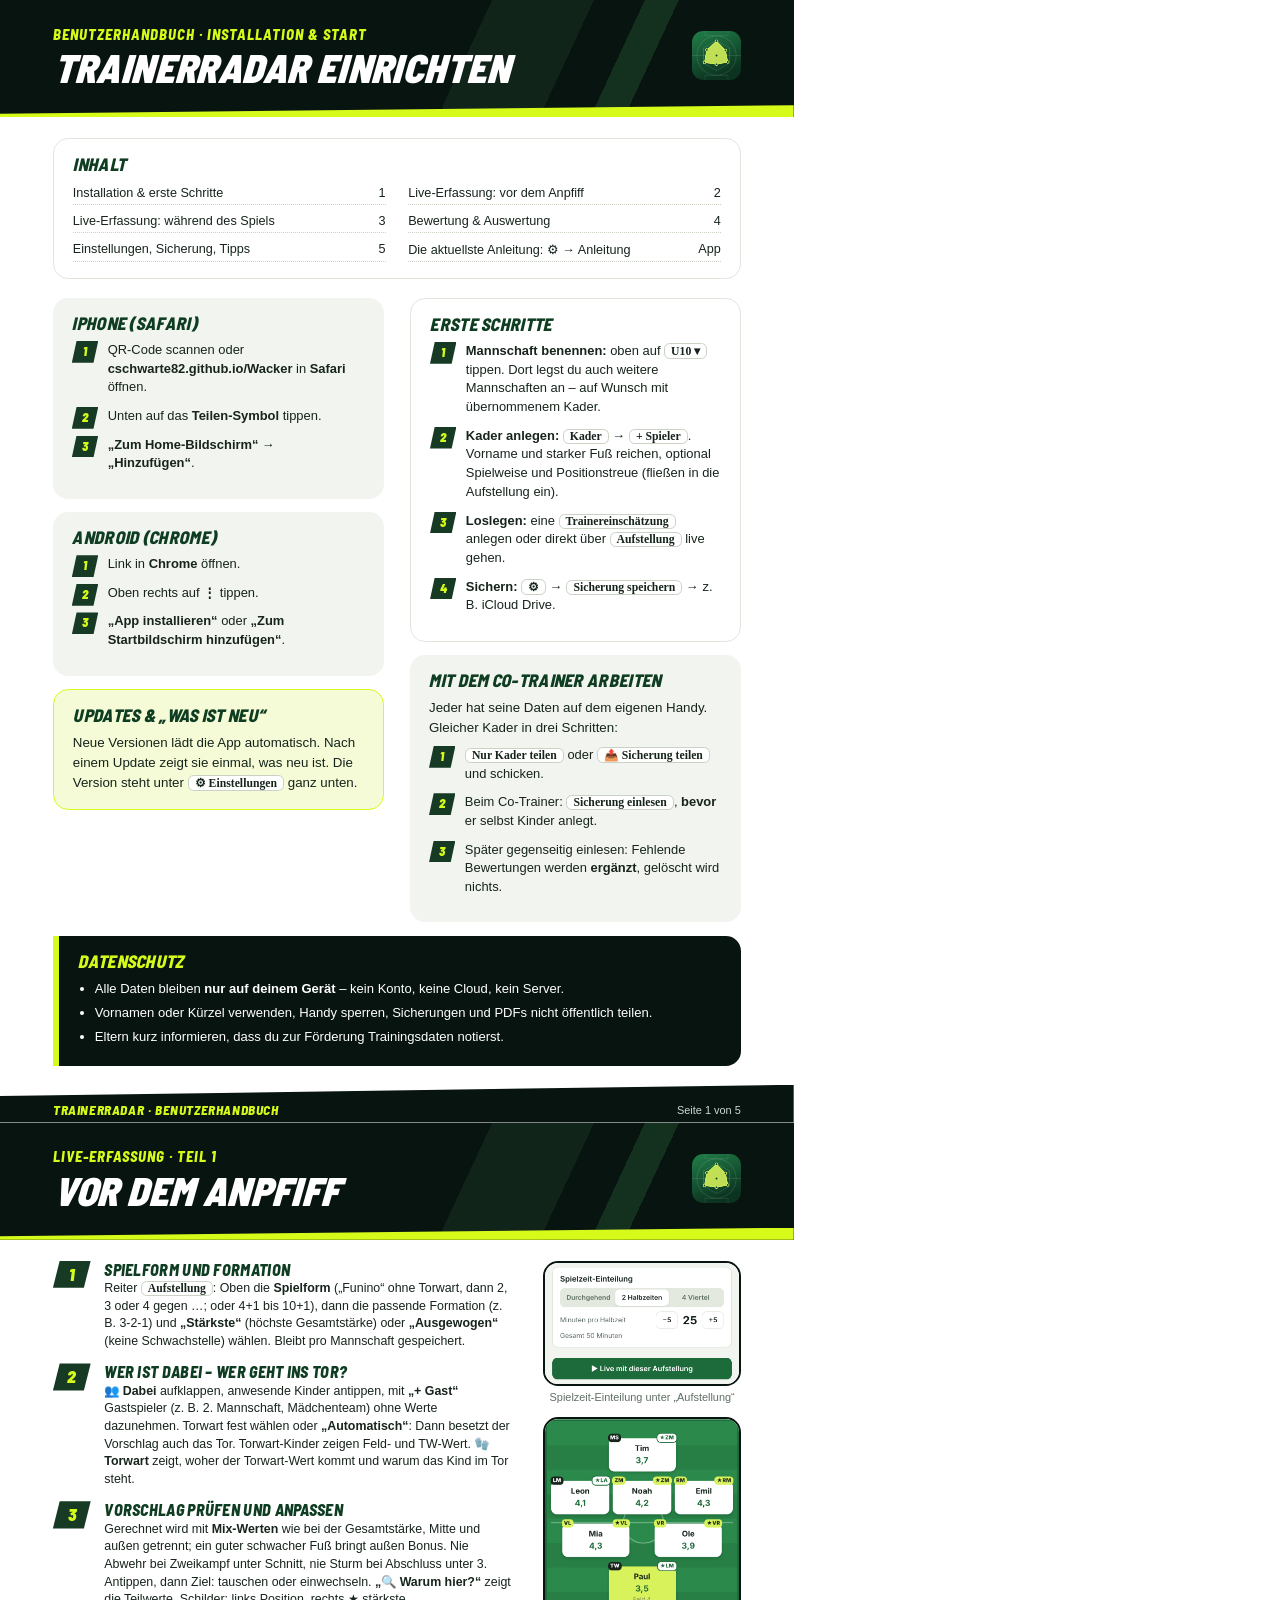
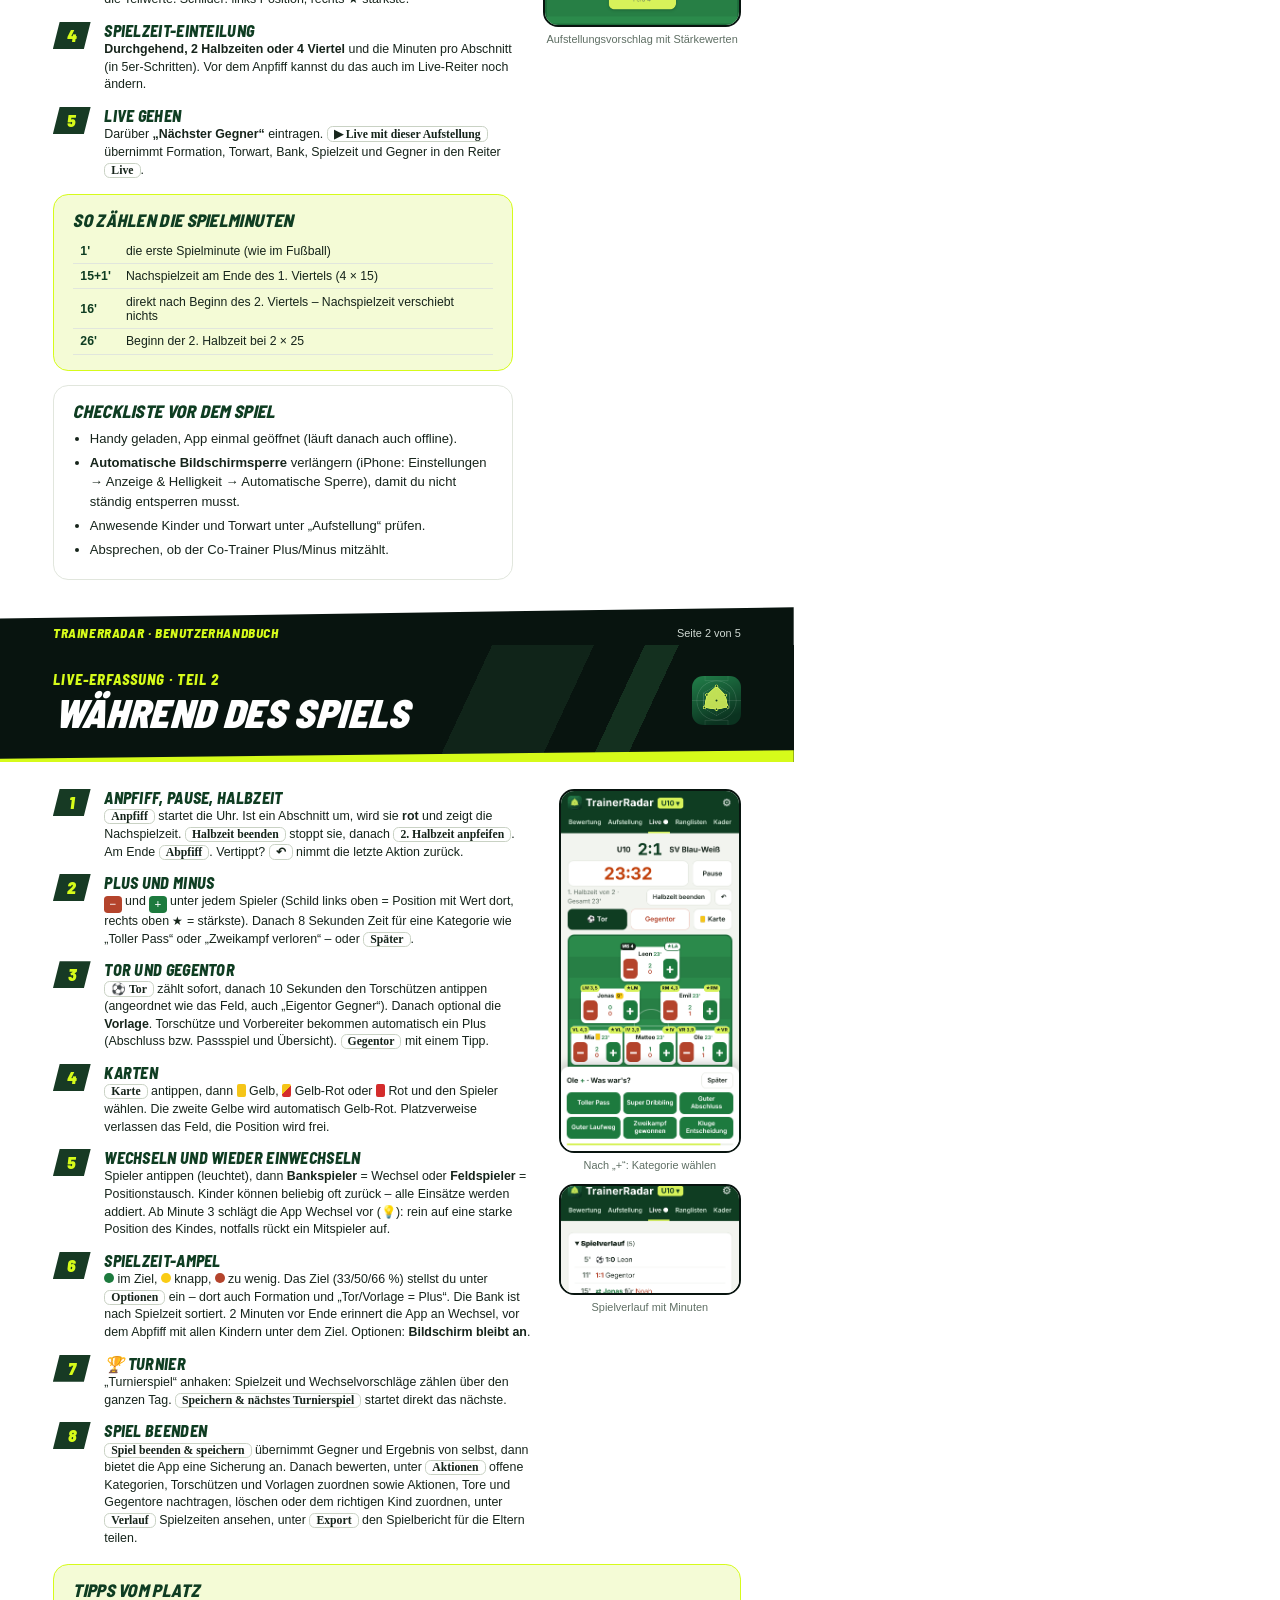
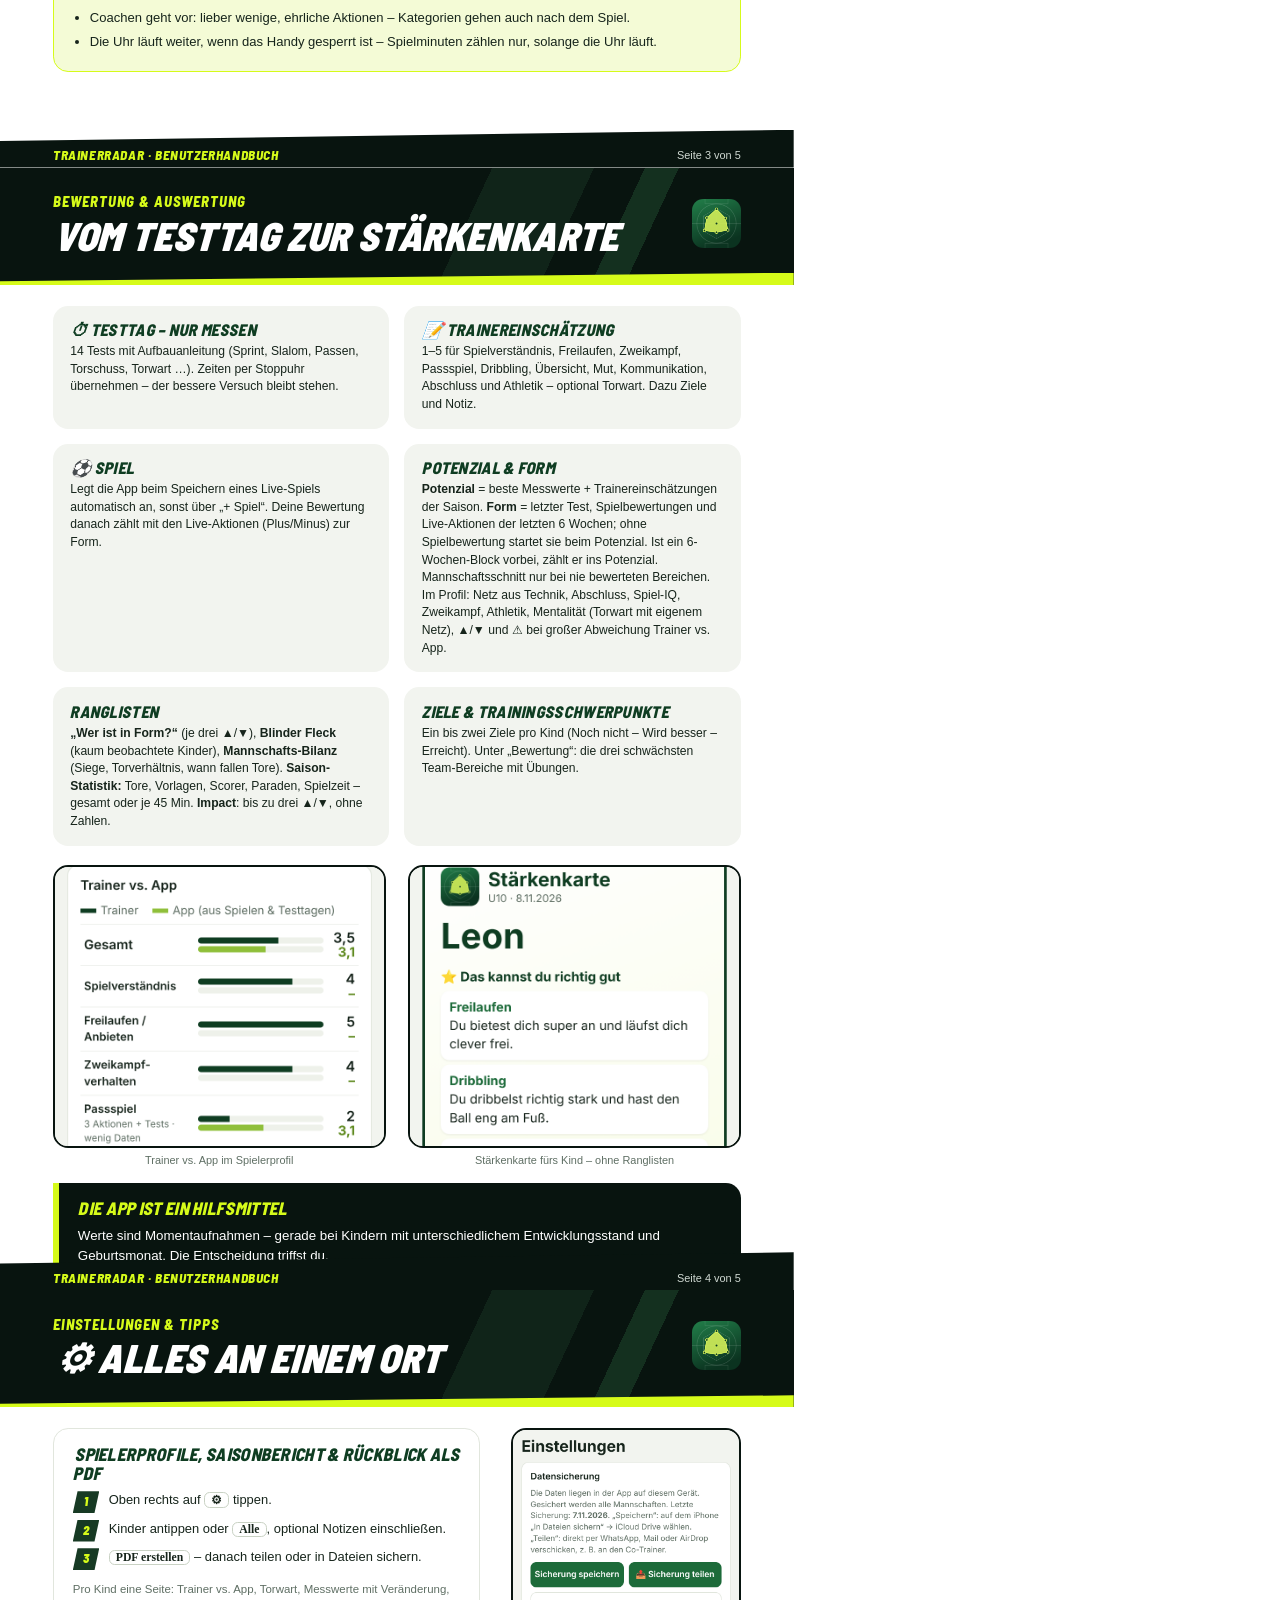
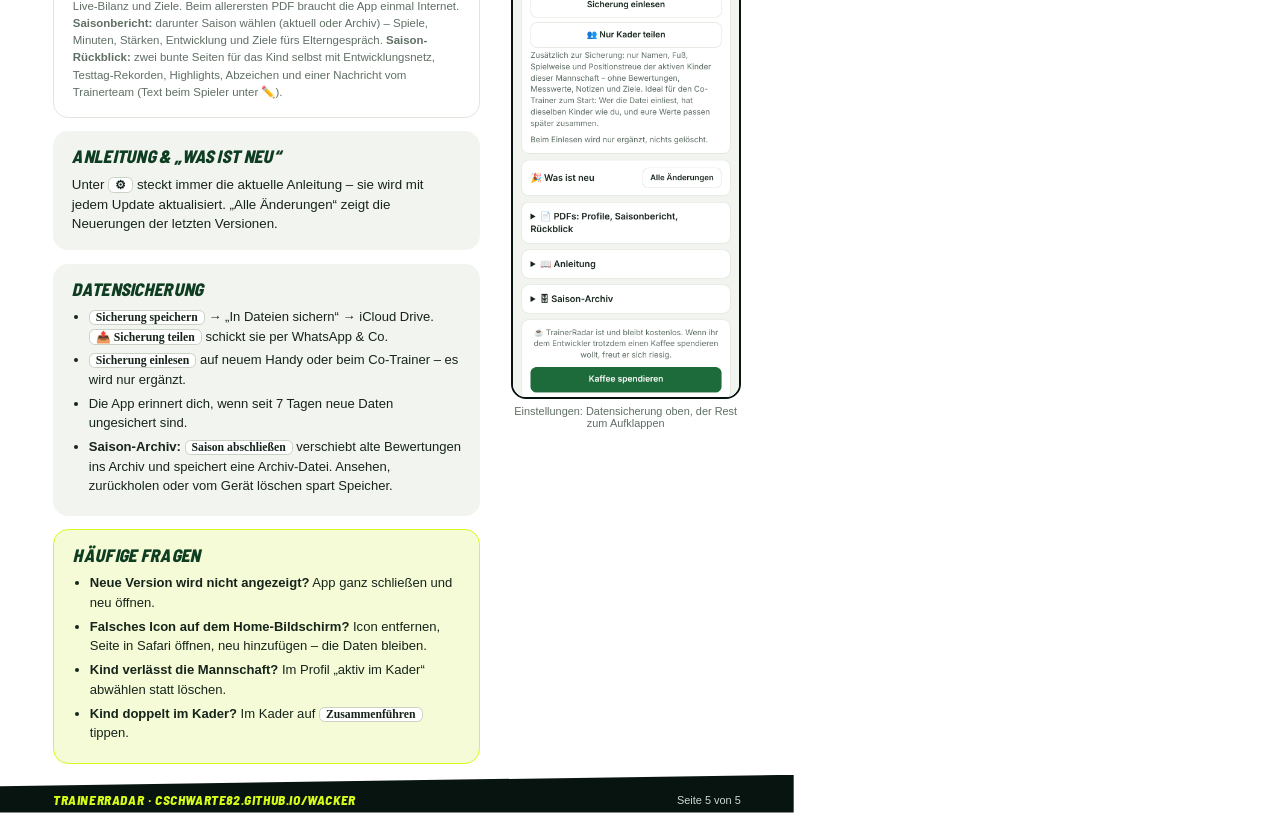
==== commit 39756f51: "V107: Form nutzt den letzten Test, Potenzial den besten Co-Authored-By: Claude Opus 5.5 <noreply@ant" ====
--- a/materialien/handbuch.html
+++ b/materialien/handbuch.html
@@ -175,7 +175,7 @@
       <div class="card"><h3>⏱ Testtag – nur messen</h3><p>14 Tests mit Aufbauanleitung (Sprint, Slalom, Passen, Torschuss, Torwart …). Zeiten per Stoppuhr übernehmen – der bessere Versuch bleibt stehen.</p></div>
       <div class="card"><h3>📝 Trainereinschätzung</h3><p>1–5 für Spielverständnis, Freilaufen, Zweikampf, Passspiel, Dribbling, Übersicht, Mut, Kommunikation, Abschluss und Athletik – optional Torwart. Dazu Ziele und Notiz.</p></div>
       <div class="card"><h3>⚽ Spiel</h3><p>Legt die App beim Speichern eines Live-Spiels automatisch an, sonst über „+ Spiel“. Deine Bewertung danach zählt mit den Live-Aktionen (Plus/Minus) zur Form.</p></div>
-      <div class="card"><h3>Potenzial &amp; Form</h3><p><b>Potenzial</b> = Messwerte + Trainereinschätzungen der Saison. <b>Form</b> = Spielbewertungen und Live-Aktionen der letzten 6 Wochen; ohne Spielbewertung startet sie beim Potenzial. Ist ein 6-Wochen-Block vorbei, zählt er ins Potenzial. Mannschaftsschnitt nur bei nie bewerteten Bereichen. Im Profil: Netz aus Technik, Abschluss, Spiel-IQ, Zweikampf, Athletik, Mentalität (Torwart mit eigenem Netz), ▲/▼ und ⚠ bei großer Abweichung Trainer vs. App.</p></div>
+      <div class="card"><h3>Potenzial &amp; Form</h3><p><b>Potenzial</b> = beste Messwerte + Trainereinschätzungen der Saison. <b>Form</b> = letzter Test, Spielbewertungen und Live-Aktionen der letzten 6 Wochen; ohne Spielbewertung startet sie beim Potenzial. Ist ein 6-Wochen-Block vorbei, zählt er ins Potenzial. Mannschaftsschnitt nur bei nie bewerteten Bereichen. Im Profil: Netz aus Technik, Abschluss, Spiel-IQ, Zweikampf, Athletik, Mentalität (Torwart mit eigenem Netz), ▲/▼ und ⚠ bei großer Abweichung Trainer vs. App.</p></div>
       <div class="card"><h3>Ranglisten</h3><p><b>„Wer ist in Form?“</b> (je drei ▲/▼), <b>Blinder Fleck</b> (kaum beobachtete Kinder), <b>Mannschafts-Bilanz</b> (Siege, Torverhältnis, wann fallen Tore). <b>Saison-Statistik:</b> Tore, Vorlagen, Scorer, Paraden, Spielzeit – gesamt oder je 45 Min. <b>Impact</b>: bis zu drei ▲/▼, ohne Zahlen.</p></div>
       <div class="card"><h3>Ziele &amp; Trainingsschwerpunkte</h3><p>Ein bis zwei Ziele pro Kind (Noch nicht – Wird besser – Erreicht). Unter „Bewertung“: die drei schwächsten Team-Bereiche mit Übungen.</p></div>
     </div>
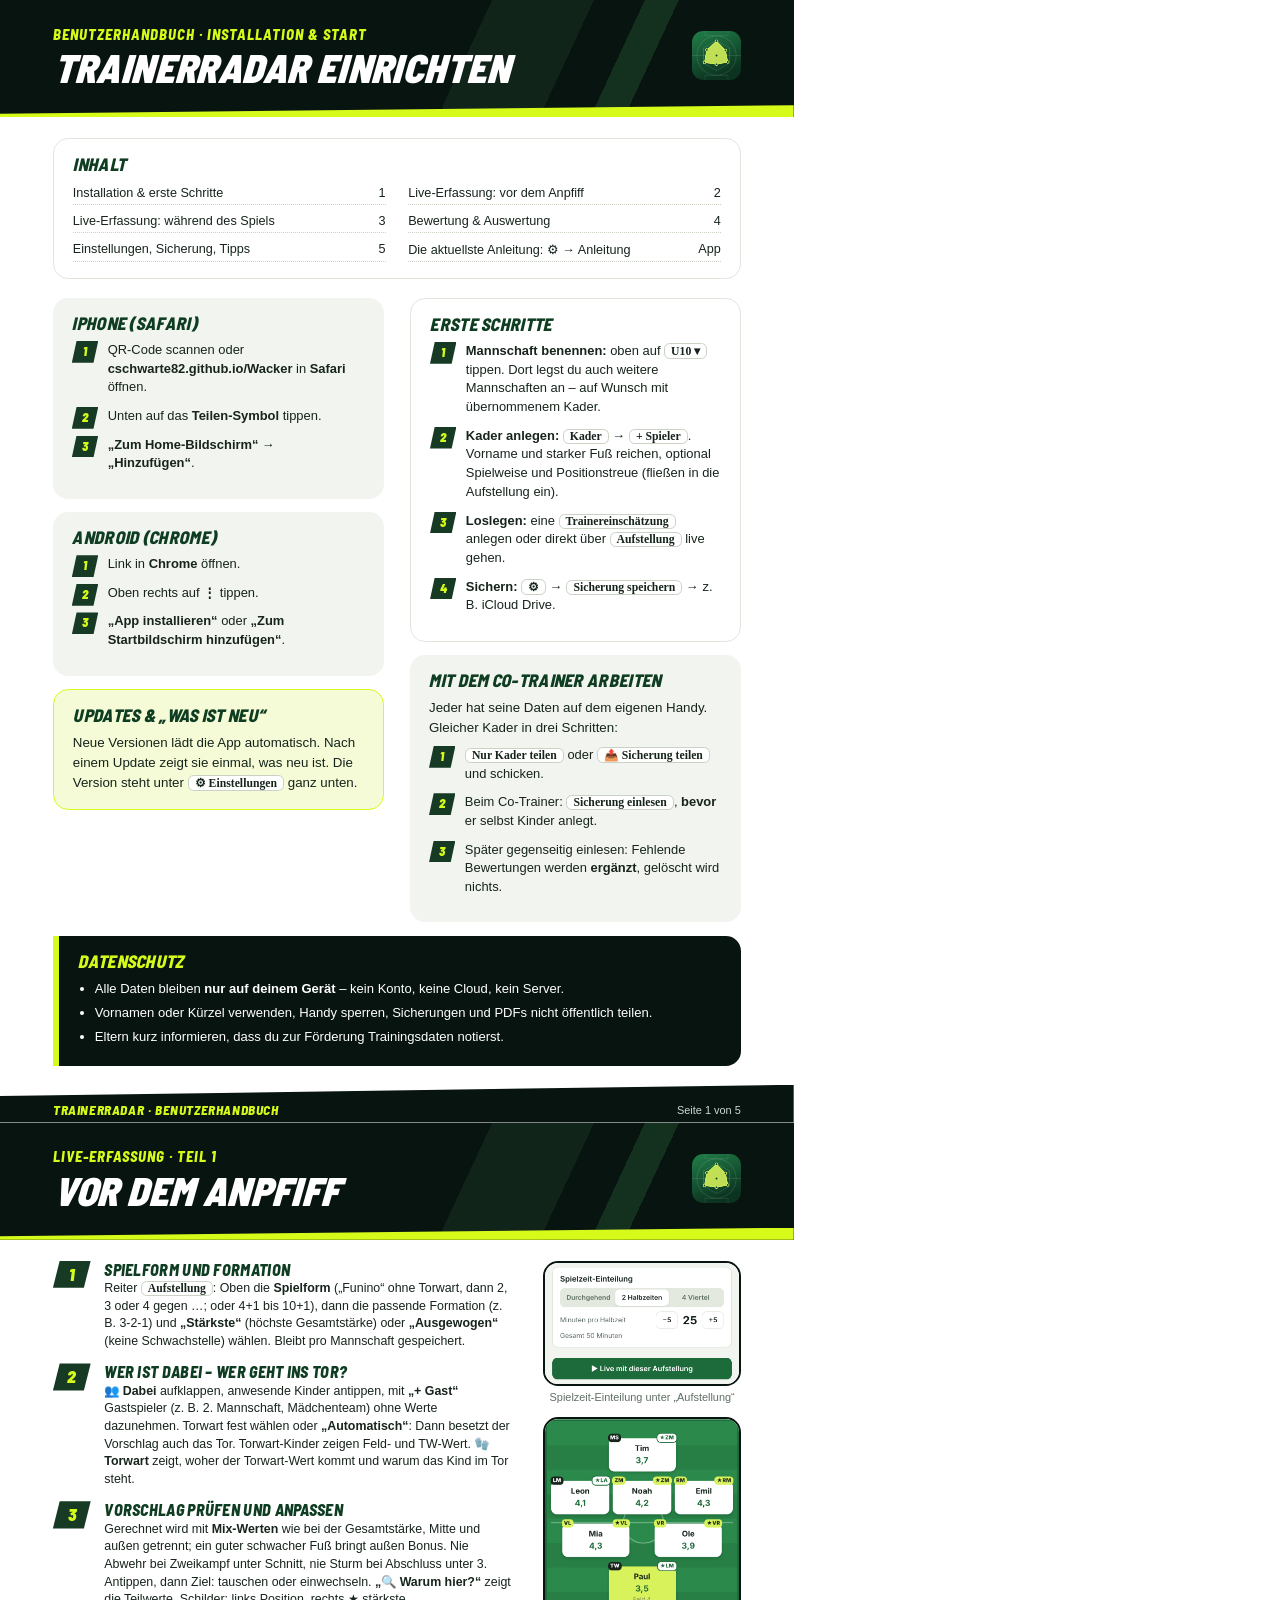
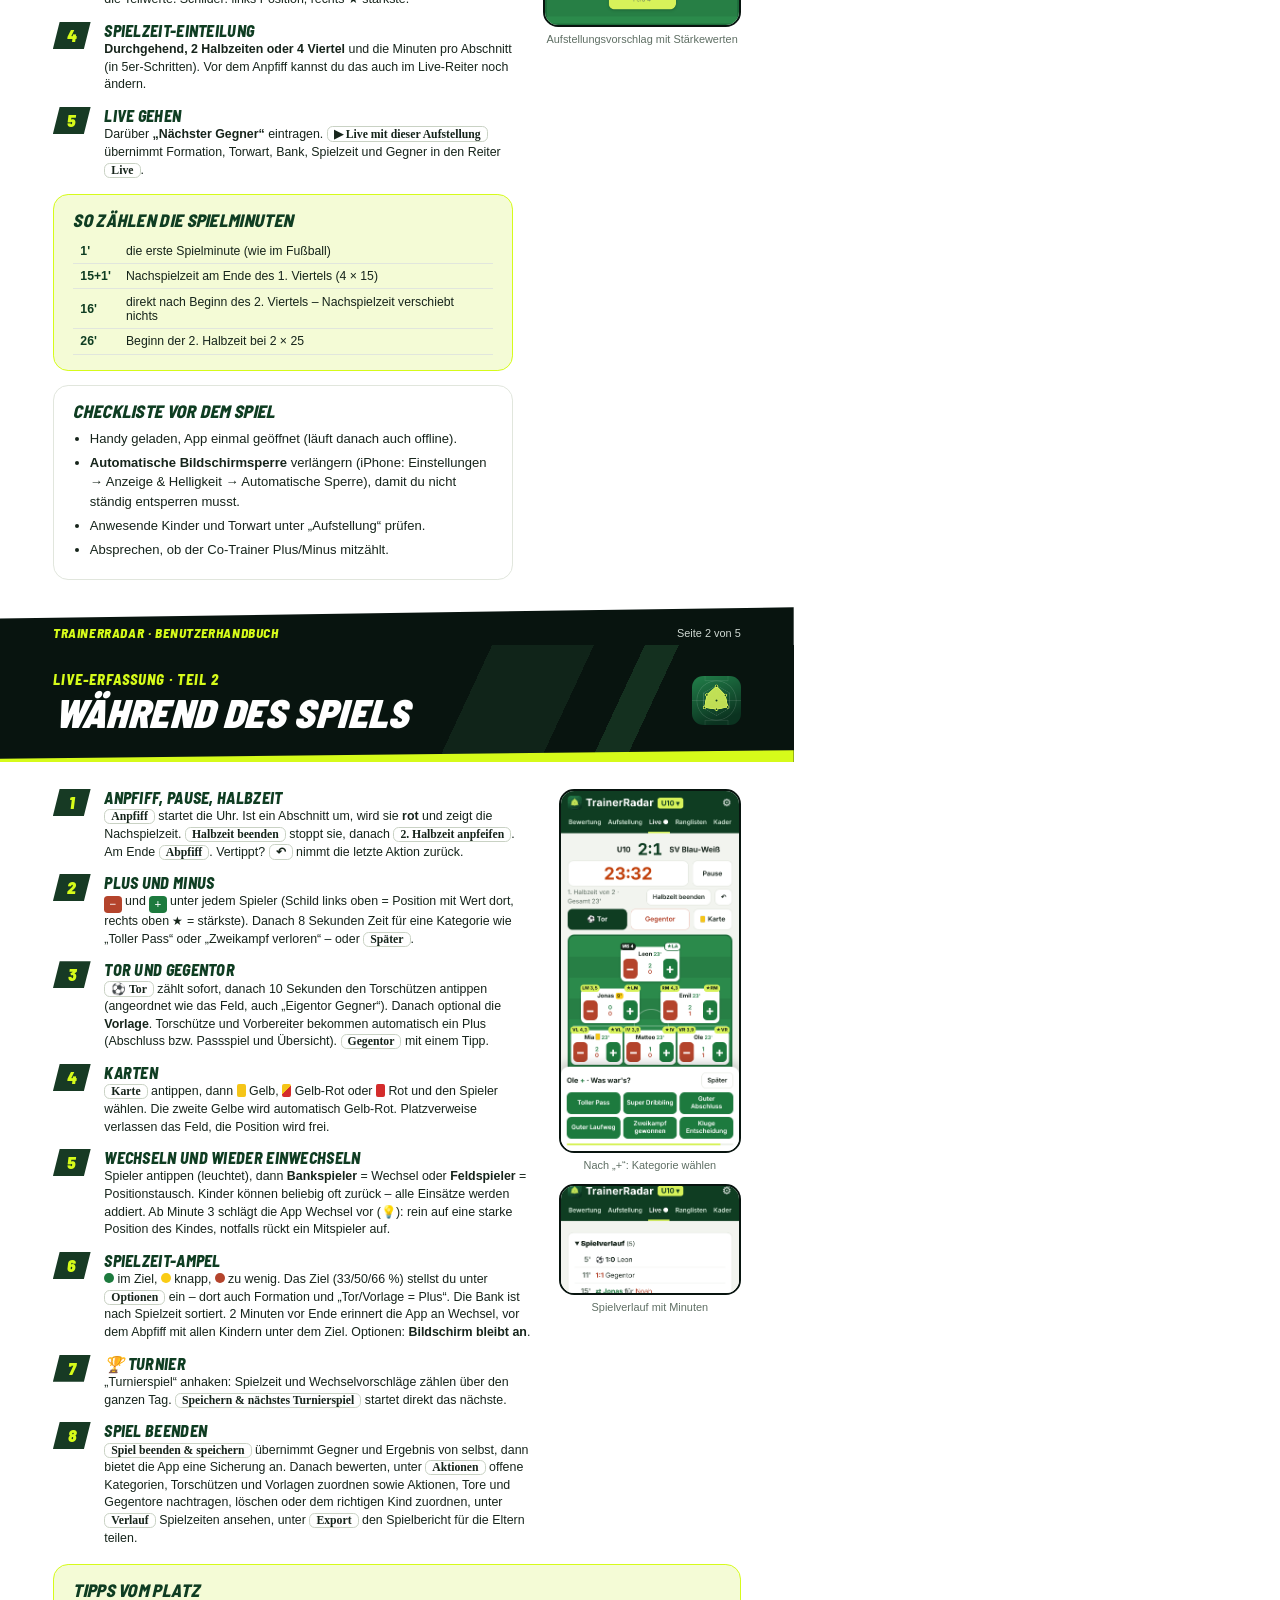
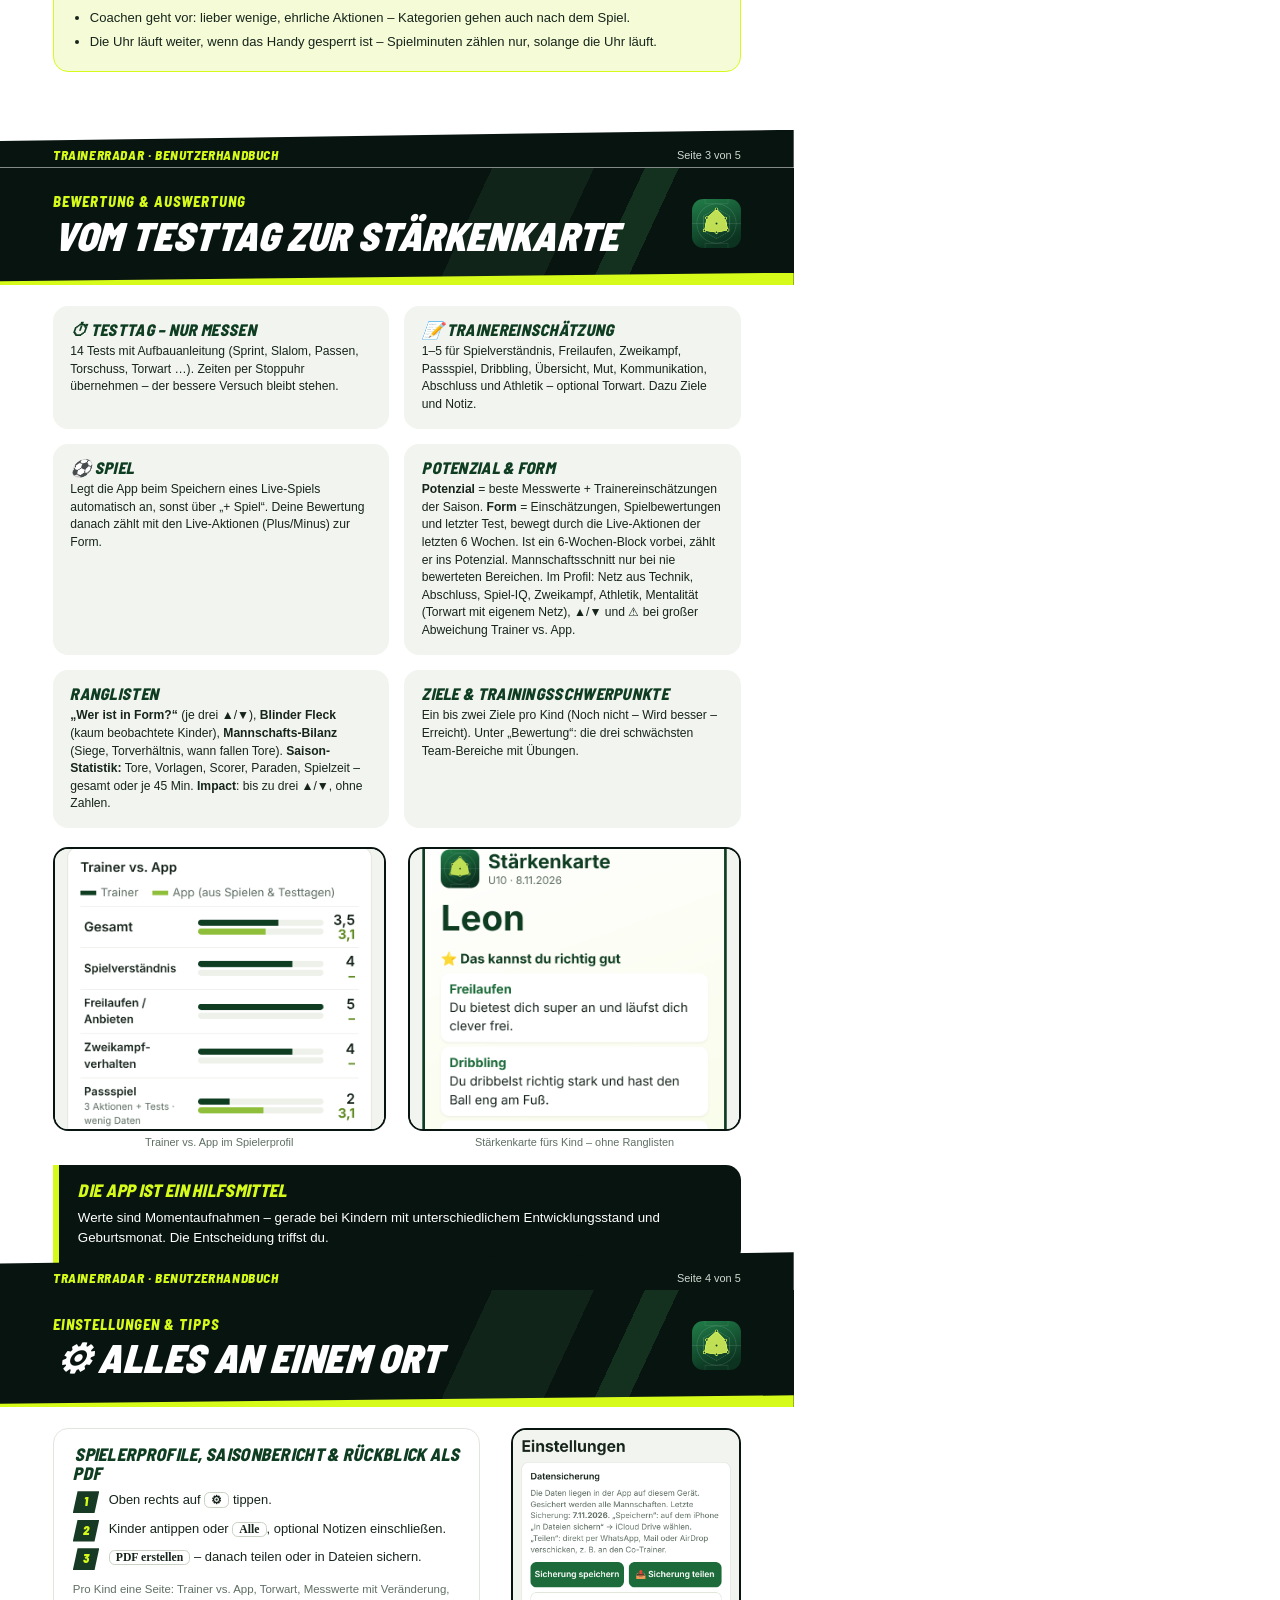
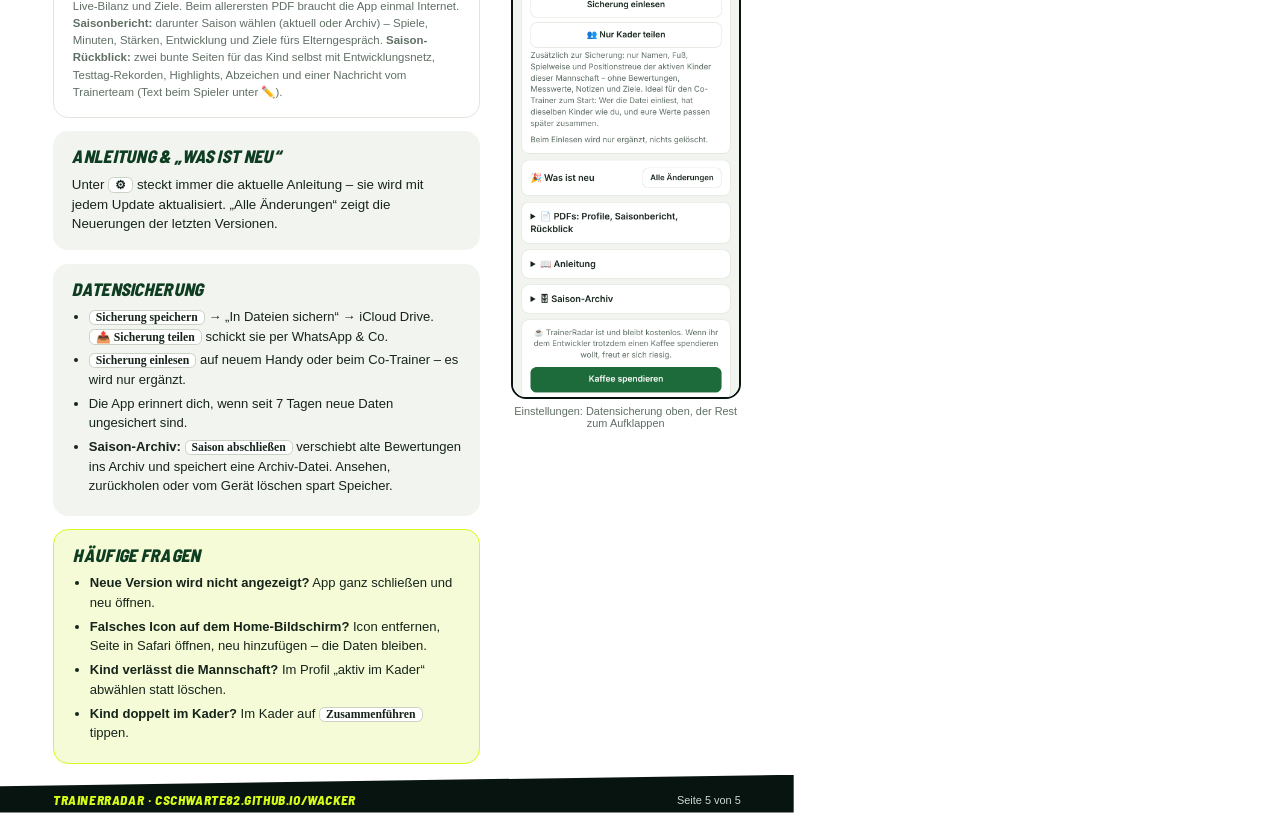
==== commit b5522652: "V108: Spielbewertung als weitere Stimme im Form-Startwert Co-Authored-By: Claude Opus 5.5 <noreply@a" ====
--- a/materialien/handbuch.html
+++ b/materialien/handbuch.html
@@ -175,7 +175,7 @@
       <div class="card"><h3>⏱ Testtag – nur messen</h3><p>14 Tests mit Aufbauanleitung (Sprint, Slalom, Passen, Torschuss, Torwart …). Zeiten per Stoppuhr übernehmen – der bessere Versuch bleibt stehen.</p></div>
       <div class="card"><h3>📝 Trainereinschätzung</h3><p>1–5 für Spielverständnis, Freilaufen, Zweikampf, Passspiel, Dribbling, Übersicht, Mut, Kommunikation, Abschluss und Athletik – optional Torwart. Dazu Ziele und Notiz.</p></div>
       <div class="card"><h3>⚽ Spiel</h3><p>Legt die App beim Speichern eines Live-Spiels automatisch an, sonst über „+ Spiel“. Deine Bewertung danach zählt mit den Live-Aktionen (Plus/Minus) zur Form.</p></div>
-      <div class="card"><h3>Potenzial &amp; Form</h3><p><b>Potenzial</b> = beste Messwerte + Trainereinschätzungen der Saison. <b>Form</b> = letzter Test, Spielbewertungen und Live-Aktionen der letzten 6 Wochen; ohne Spielbewertung startet sie beim Potenzial. Ist ein 6-Wochen-Block vorbei, zählt er ins Potenzial. Mannschaftsschnitt nur bei nie bewerteten Bereichen. Im Profil: Netz aus Technik, Abschluss, Spiel-IQ, Zweikampf, Athletik, Mentalität (Torwart mit eigenem Netz), ▲/▼ und ⚠ bei großer Abweichung Trainer vs. App.</p></div>
+      <div class="card"><h3>Potenzial &amp; Form</h3><p><b>Potenzial</b> = beste Messwerte + Trainereinschätzungen der Saison. <b>Form</b> = Einschätzungen, Spielbewertungen und letzter Test, bewegt durch die Live-Aktionen der letzten 6 Wochen. Ist ein 6-Wochen-Block vorbei, zählt er ins Potenzial. Mannschaftsschnitt nur bei nie bewerteten Bereichen. Im Profil: Netz aus Technik, Abschluss, Spiel-IQ, Zweikampf, Athletik, Mentalität (Torwart mit eigenem Netz), ▲/▼ und ⚠ bei großer Abweichung Trainer vs. App.</p></div>
       <div class="card"><h3>Ranglisten</h3><p><b>„Wer ist in Form?“</b> (je drei ▲/▼), <b>Blinder Fleck</b> (kaum beobachtete Kinder), <b>Mannschafts-Bilanz</b> (Siege, Torverhältnis, wann fallen Tore). <b>Saison-Statistik:</b> Tore, Vorlagen, Scorer, Paraden, Spielzeit – gesamt oder je 45 Min. <b>Impact</b>: bis zu drei ▲/▼, ohne Zahlen.</p></div>
       <div class="card"><h3>Ziele &amp; Trainingsschwerpunkte</h3><p>Ein bis zwei Ziele pro Kind (Noch nicht – Wird besser – Erreicht). Unter „Bewertung“: die drei schwächsten Team-Bereiche mit Übungen.</p></div>
     </div>
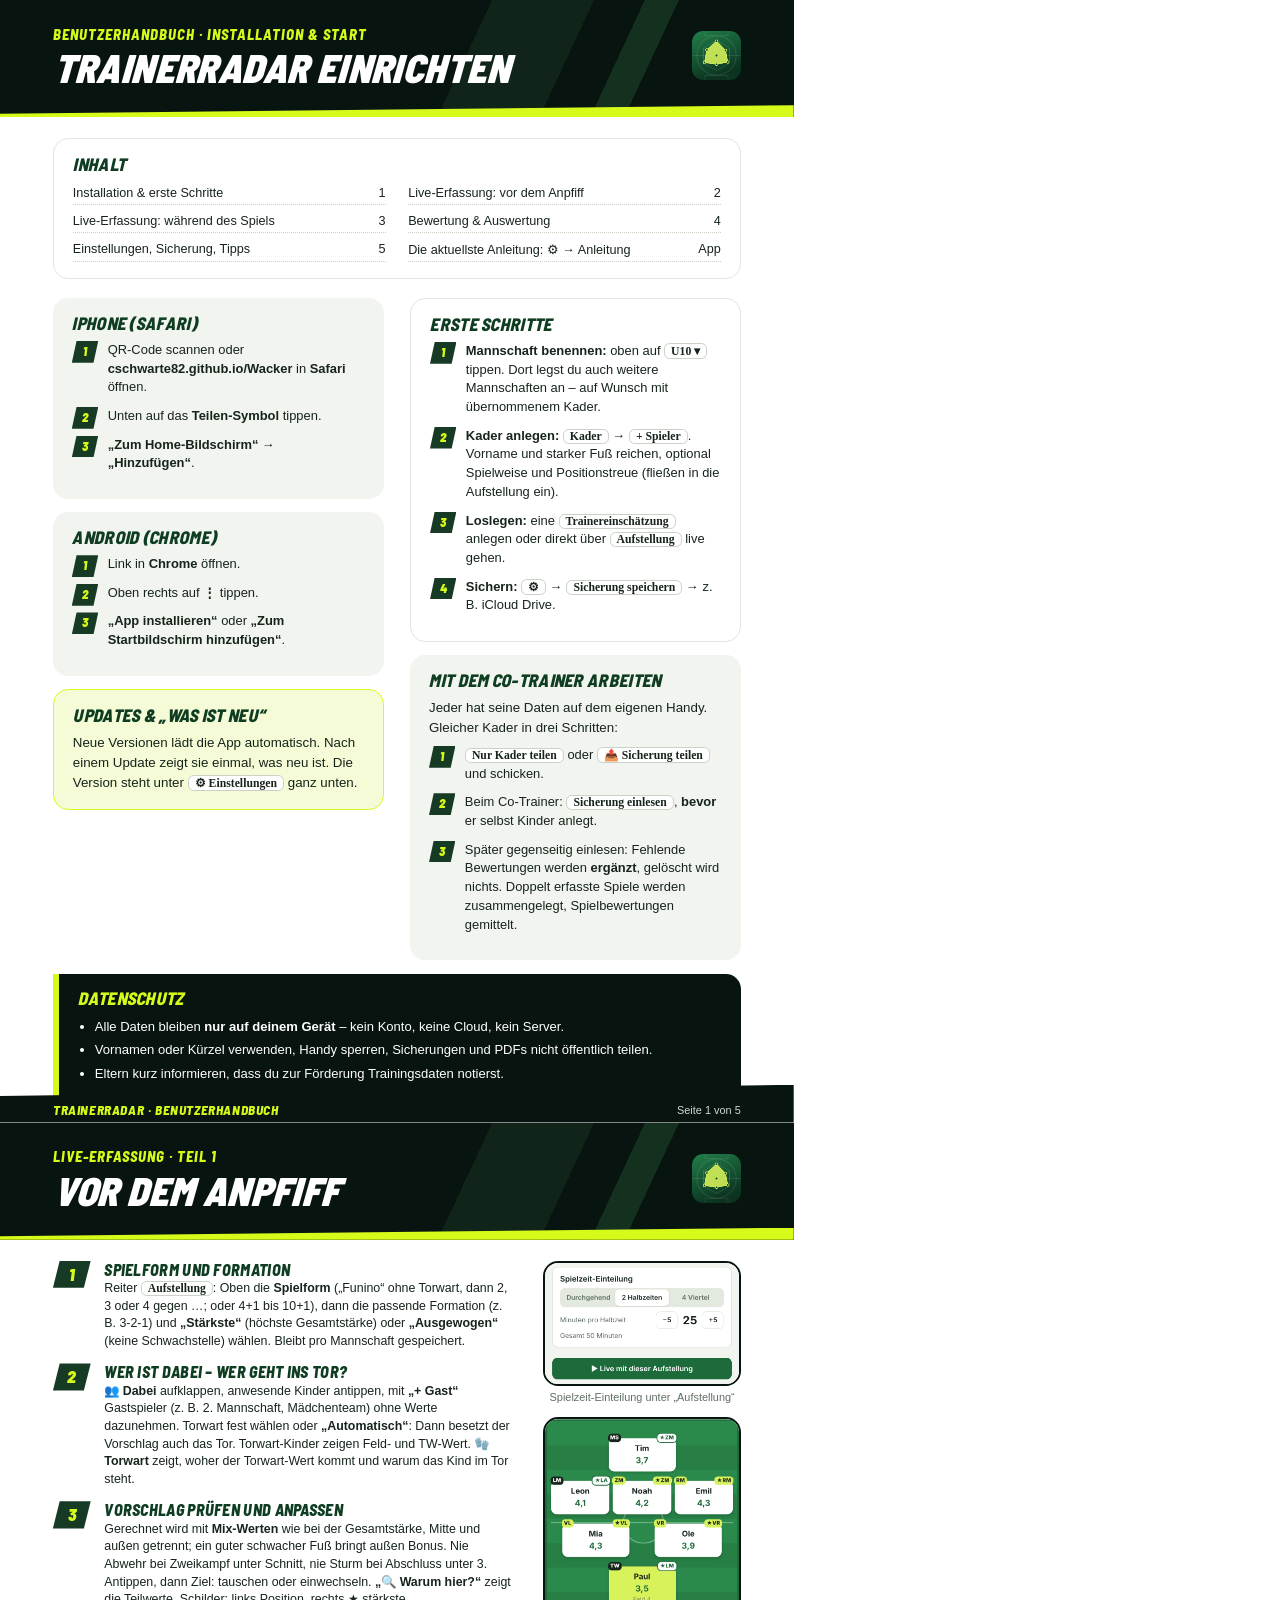
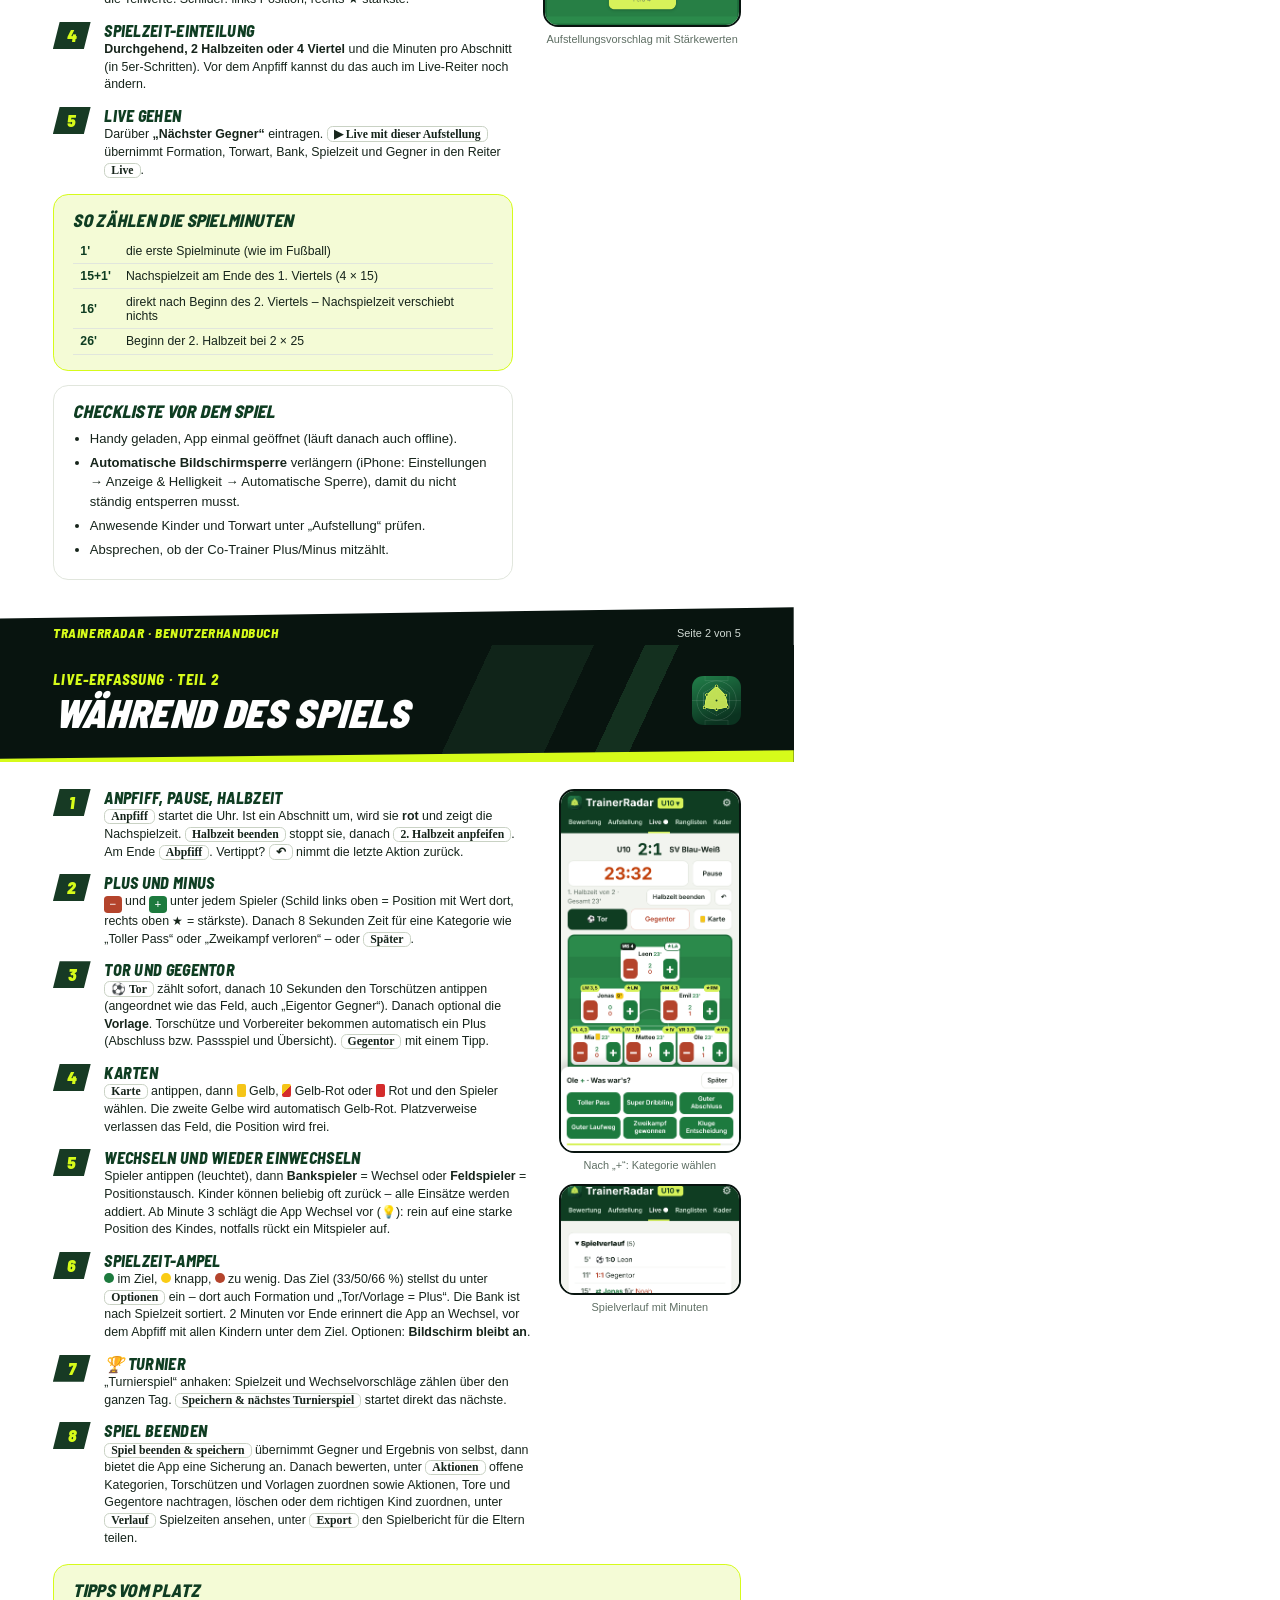
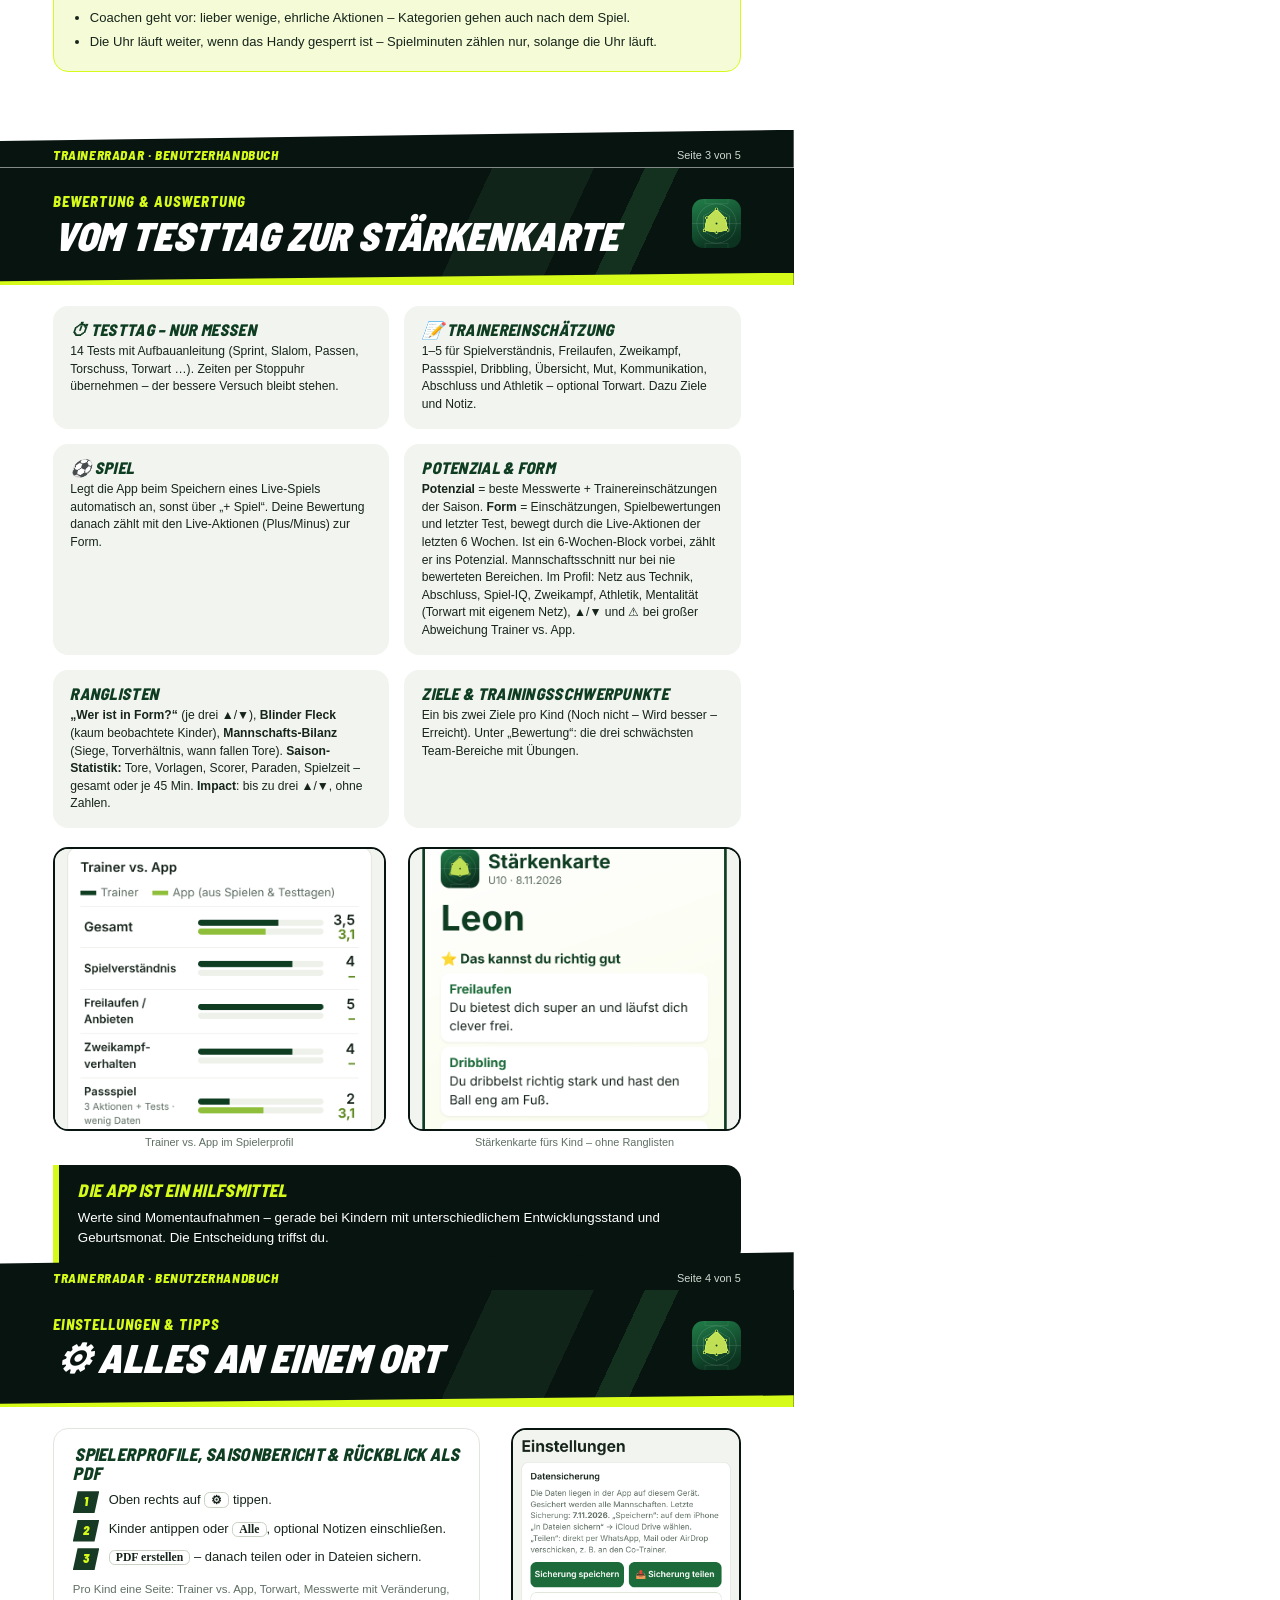
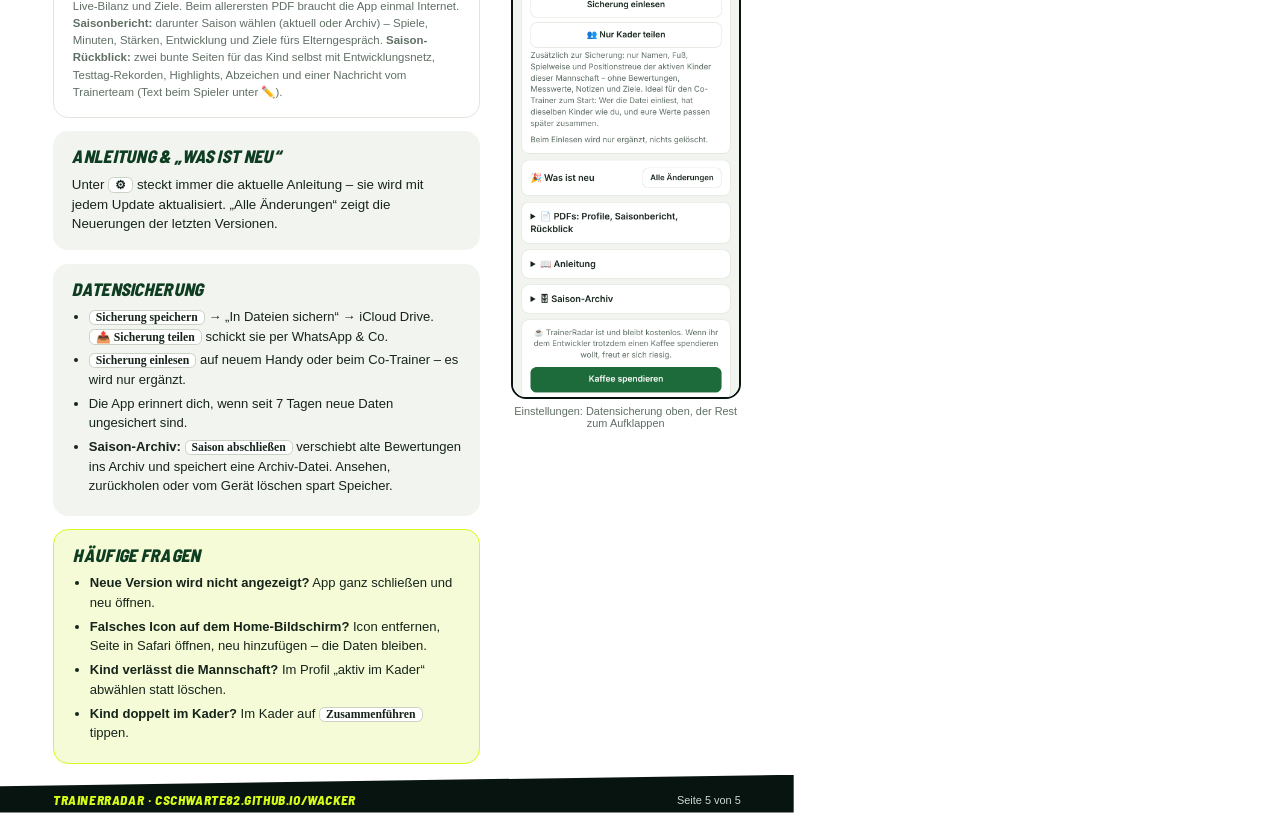
==== commit cd26b11a: "V111: Spielbewertungen beim Zusammenlegen gemittelt Co-Authored-By: Claude Opus 5.5 <noreply@anthrop" ====
--- a/materialien/handbuch.html
+++ b/materialien/handbuch.html
@@ -88,7 +88,7 @@
         <div class="box">
           <h3>Mit dem Co-Trainer arbeiten</h3>
           <p>Jeder hat seine Daten auf dem eigenen Handy. Gleicher Kader in drei Schritten:</p>
-          <ol class="st"><li><span class="k2">Nur Kader teilen</span> oder <span class="k2">📤 Sicherung teilen</span> und schicken.</li><li>Beim Co-Trainer: <span class="k2">Sicherung einlesen</span>, <b>bevor</b> er selbst Kinder anlegt.</li><li>Später gegenseitig einlesen: Fehlende Bewertungen werden <b>ergänzt</b>, gelöscht wird nichts.</li></ol>
+          <ol class="st"><li><span class="k2">Nur Kader teilen</span> oder <span class="k2">📤 Sicherung teilen</span> und schicken.</li><li>Beim Co-Trainer: <span class="k2">Sicherung einlesen</span>, <b>bevor</b> er selbst Kinder anlegt.</li><li>Später gegenseitig einlesen: Fehlende Bewertungen werden <b>ergänzt</b>, gelöscht wird nichts. Doppelt erfasste Spiele werden zusammengelegt, Spielbewertungen gemittelt.</li></ol>
         </div>
       </div>
     </div>
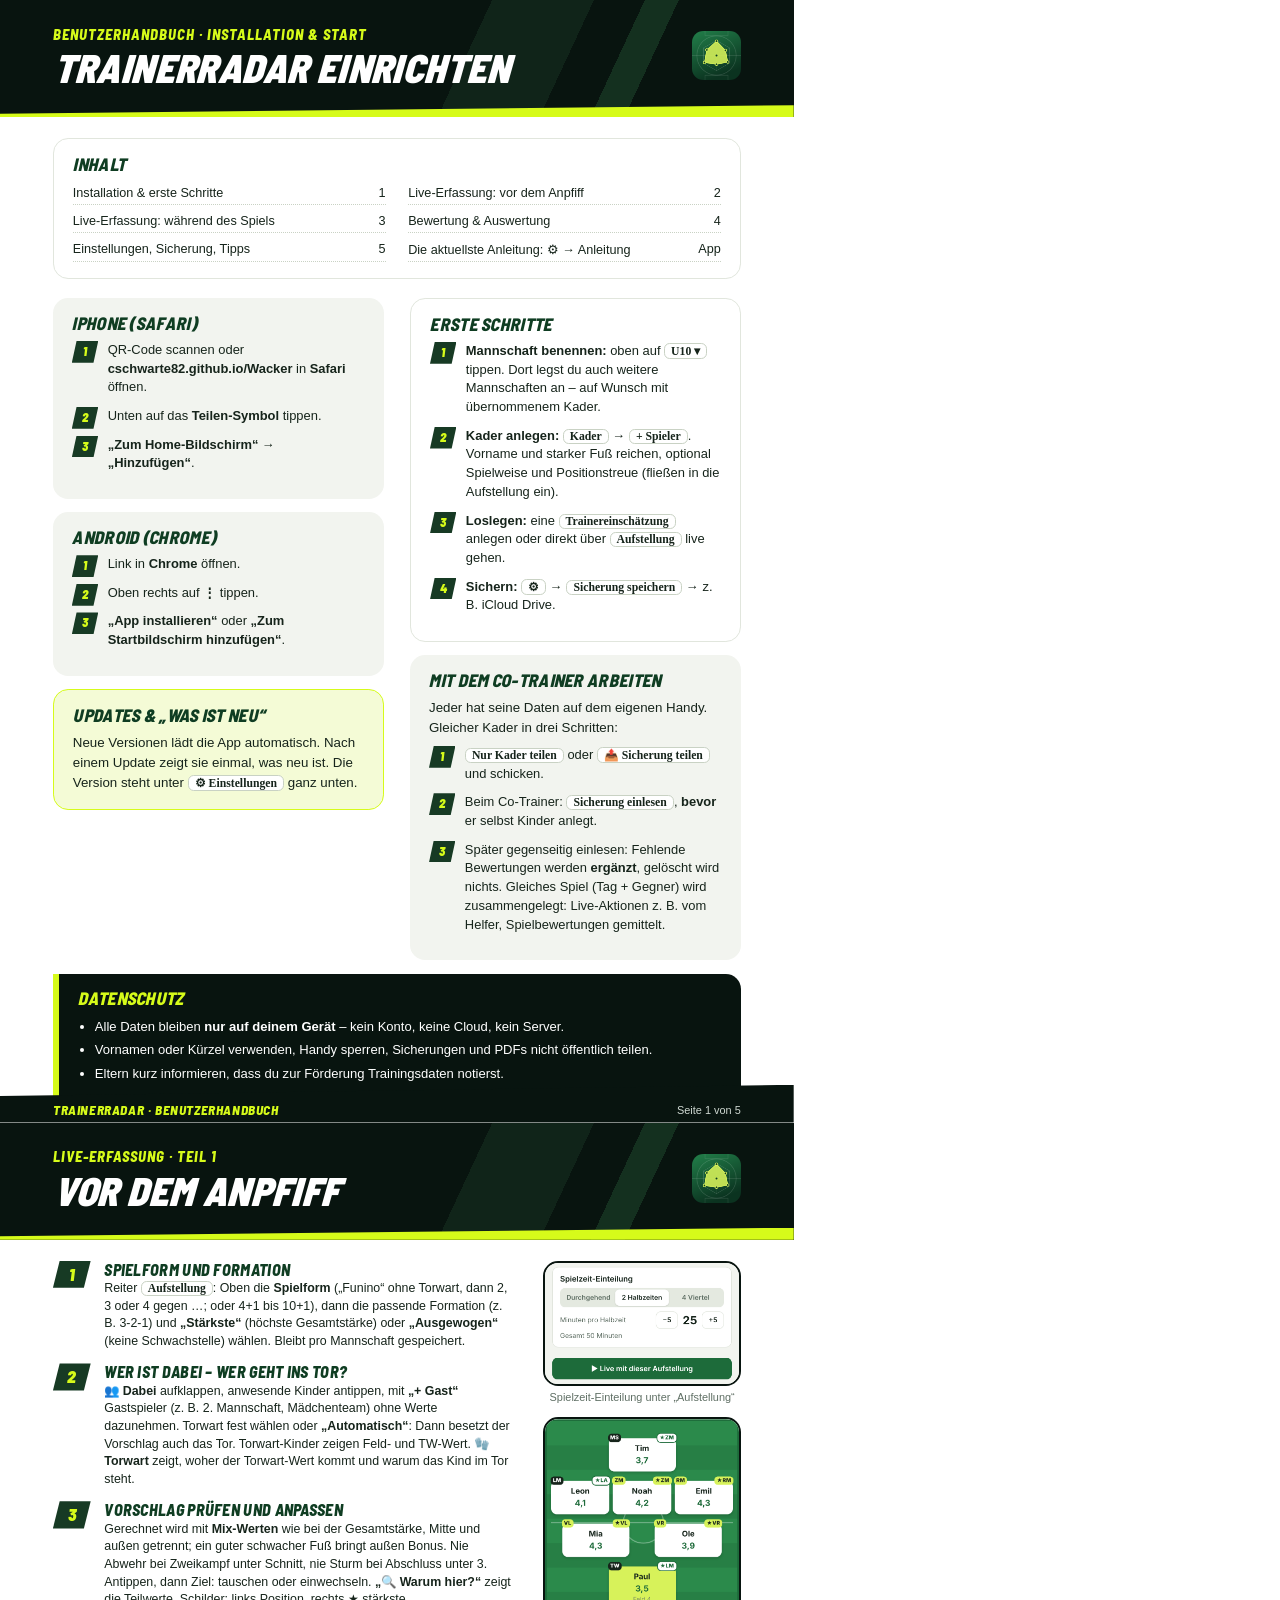
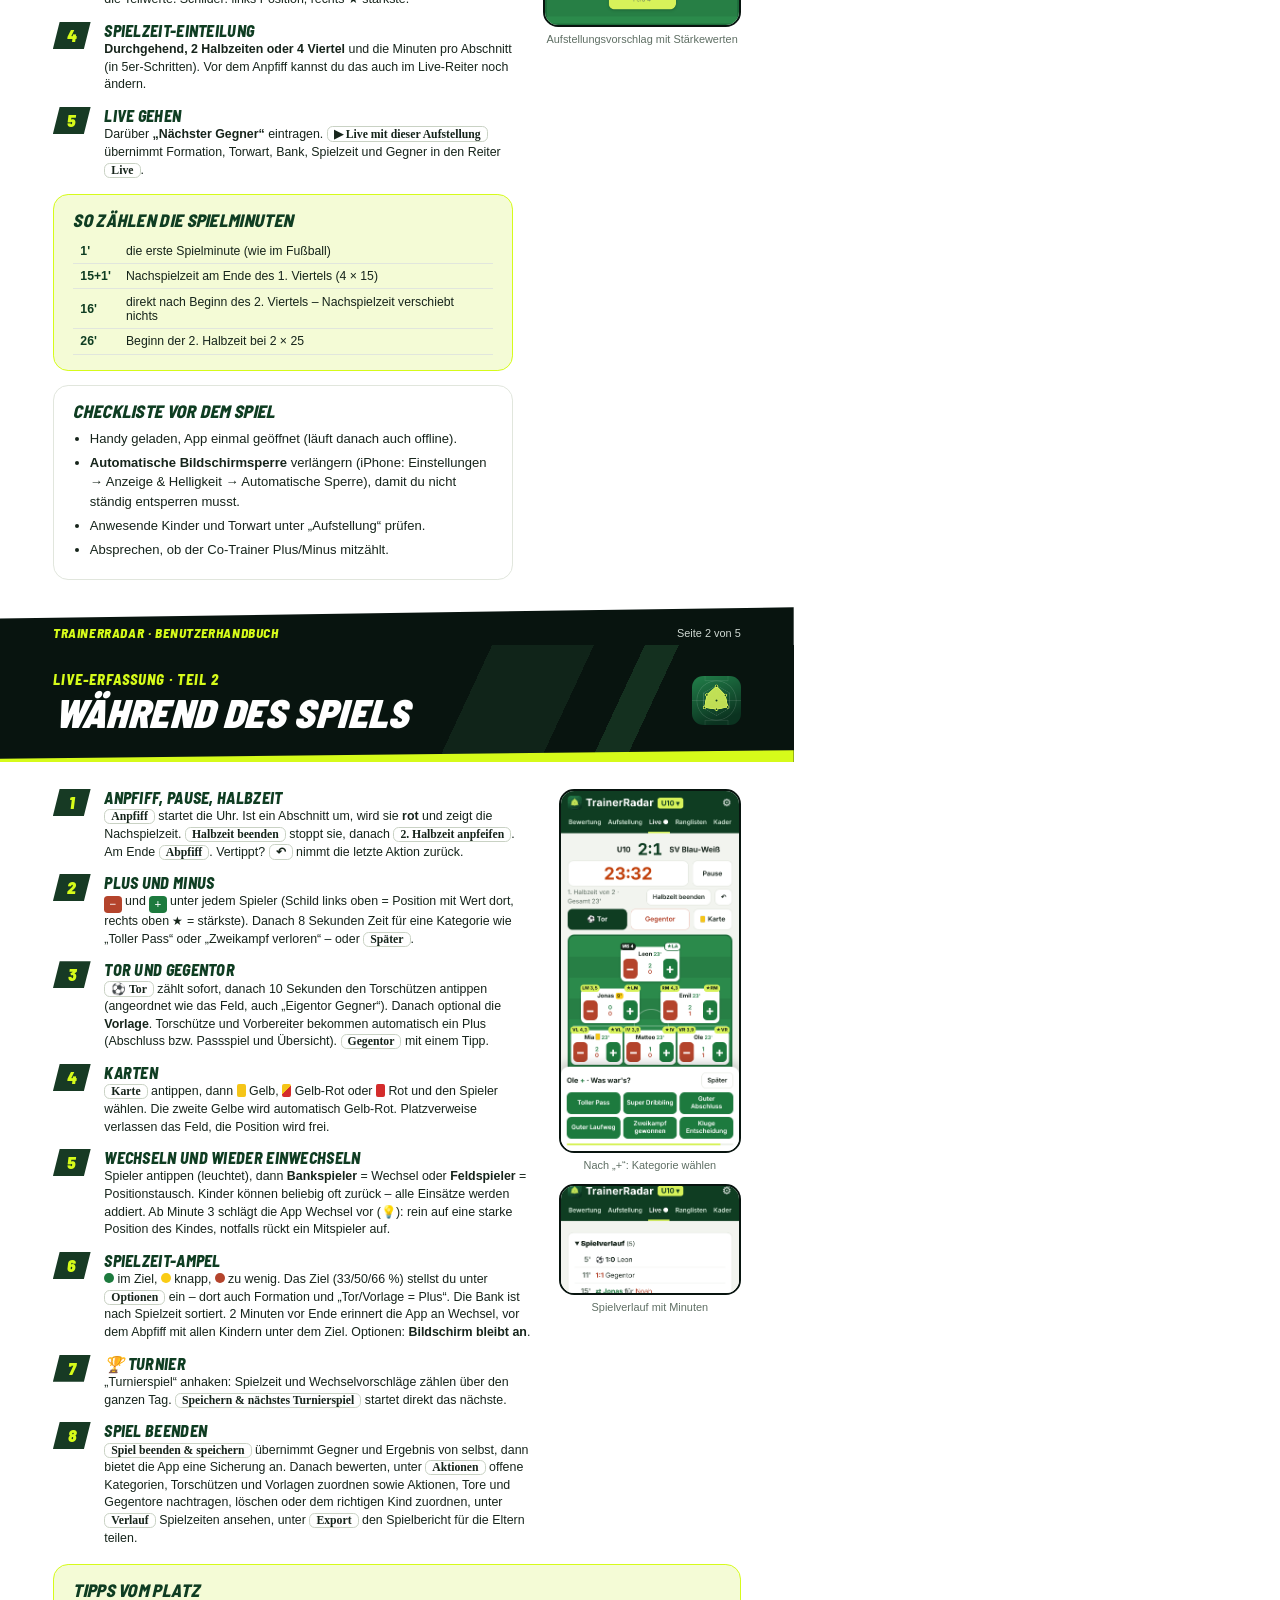
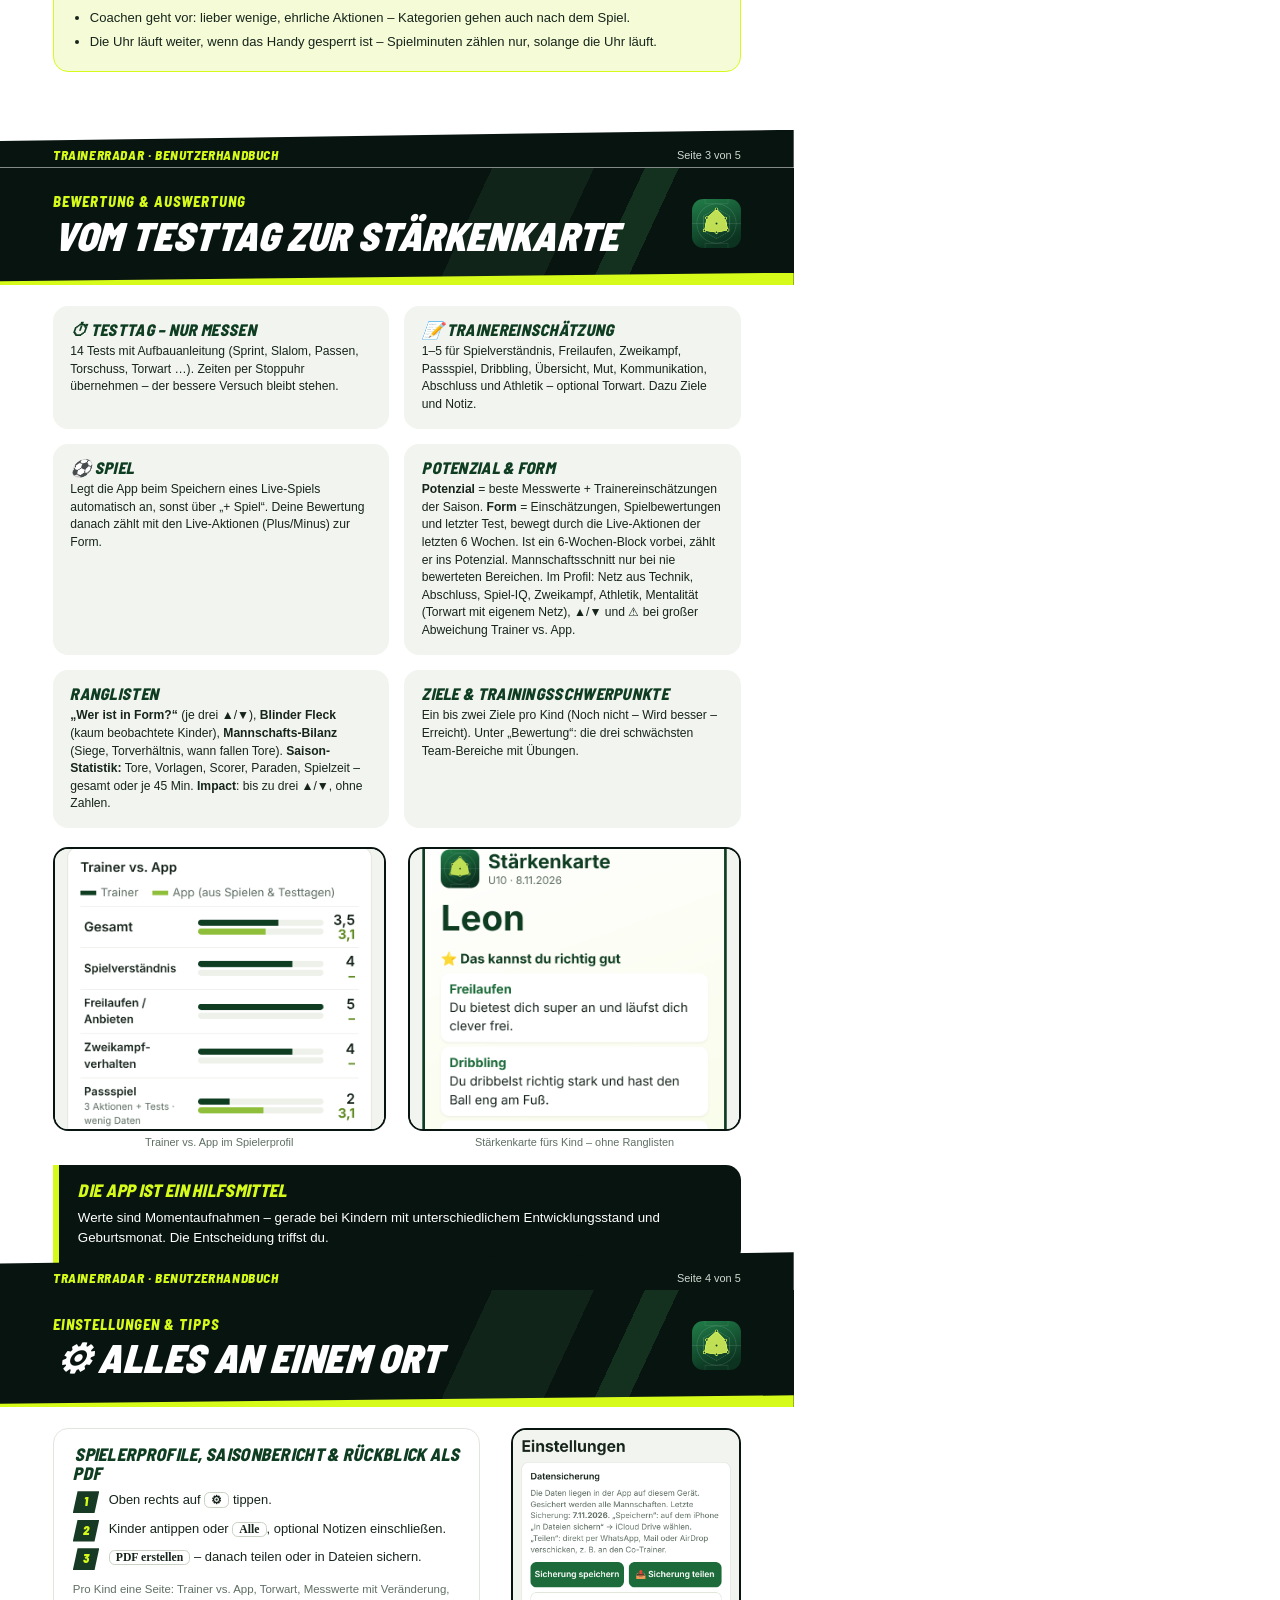
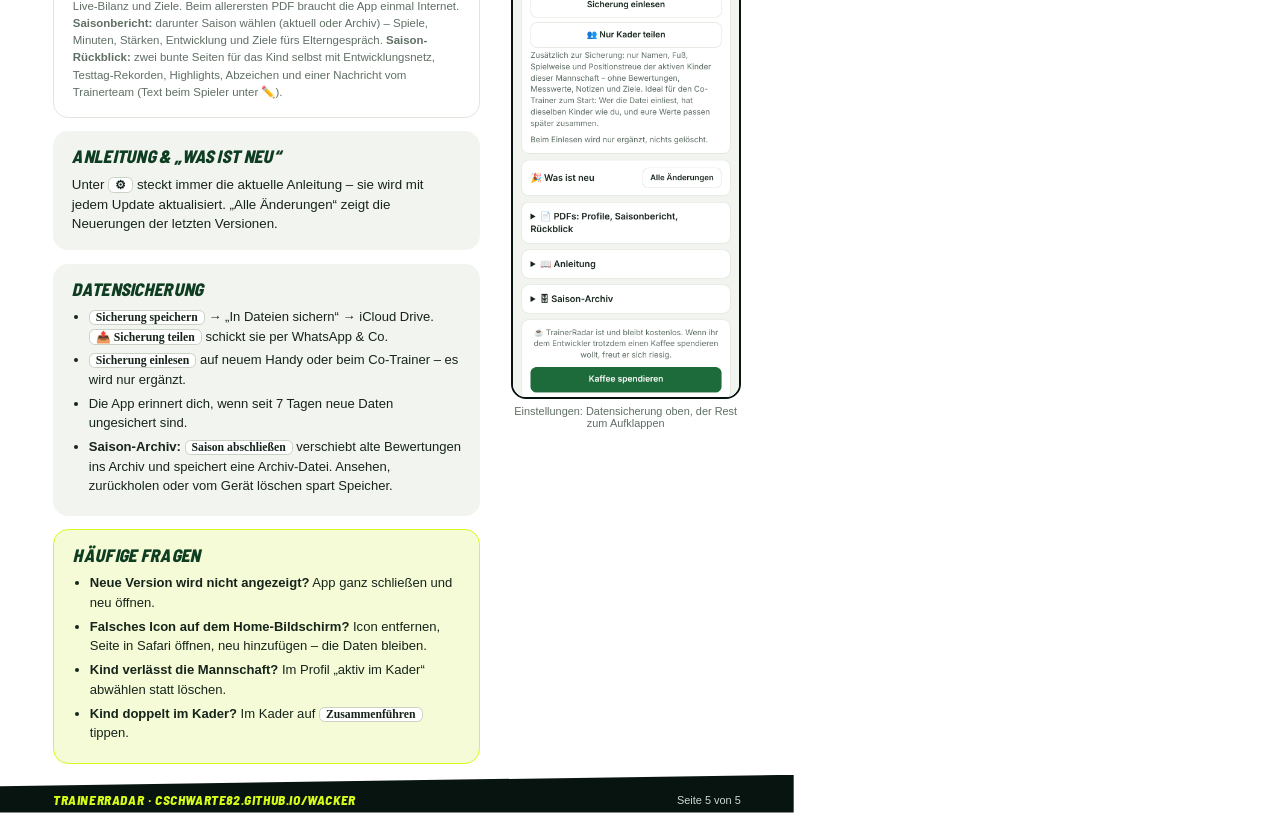
==== commit b54f5476: "V114: Spiel von Helfer (live) und Trainern (Bewertung) beim Einlesen zusammenlegen Co-Authored-By: C" ====
--- a/materialien/handbuch.html
+++ b/materialien/handbuch.html
@@ -88,7 +88,7 @@
         <div class="box">
           <h3>Mit dem Co-Trainer arbeiten</h3>
           <p>Jeder hat seine Daten auf dem eigenen Handy. Gleicher Kader in drei Schritten:</p>
-          <ol class="st"><li><span class="k2">Nur Kader teilen</span> oder <span class="k2">📤 Sicherung teilen</span> und schicken.</li><li>Beim Co-Trainer: <span class="k2">Sicherung einlesen</span>, <b>bevor</b> er selbst Kinder anlegt.</li><li>Später gegenseitig einlesen: Fehlende Bewertungen werden <b>ergänzt</b>, gelöscht wird nichts. Doppelt erfasste Spiele werden zusammengelegt, Spielbewertungen gemittelt.</li></ol>
+          <ol class="st"><li><span class="k2">Nur Kader teilen</span> oder <span class="k2">📤 Sicherung teilen</span> und schicken.</li><li>Beim Co-Trainer: <span class="k2">Sicherung einlesen</span>, <b>bevor</b> er selbst Kinder anlegt.</li><li>Später gegenseitig einlesen: Fehlende Bewertungen werden <b>ergänzt</b>, gelöscht wird nichts. Gleiches Spiel (Tag + Gegner) wird zusammengelegt: Live-Aktionen z. B. vom Helfer, Spielbewertungen gemittelt.</li></ol>
         </div>
       </div>
     </div>
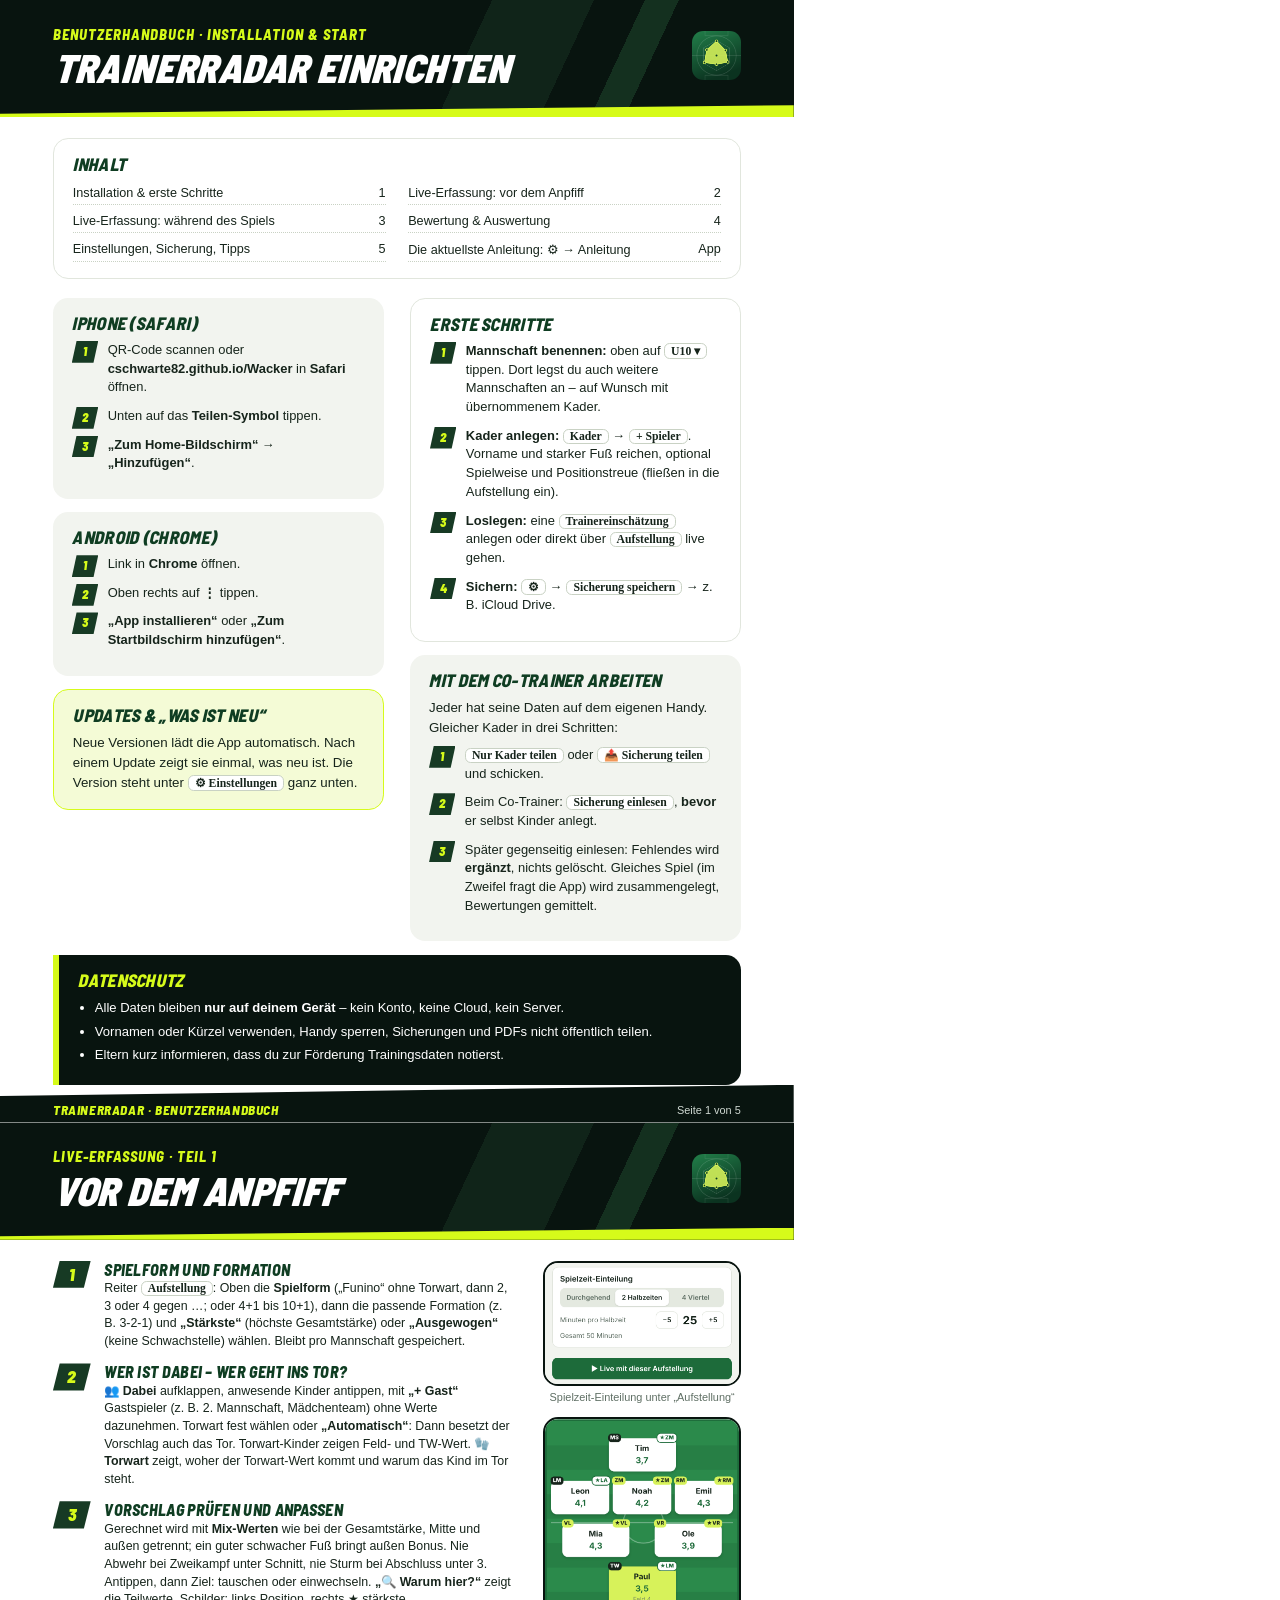
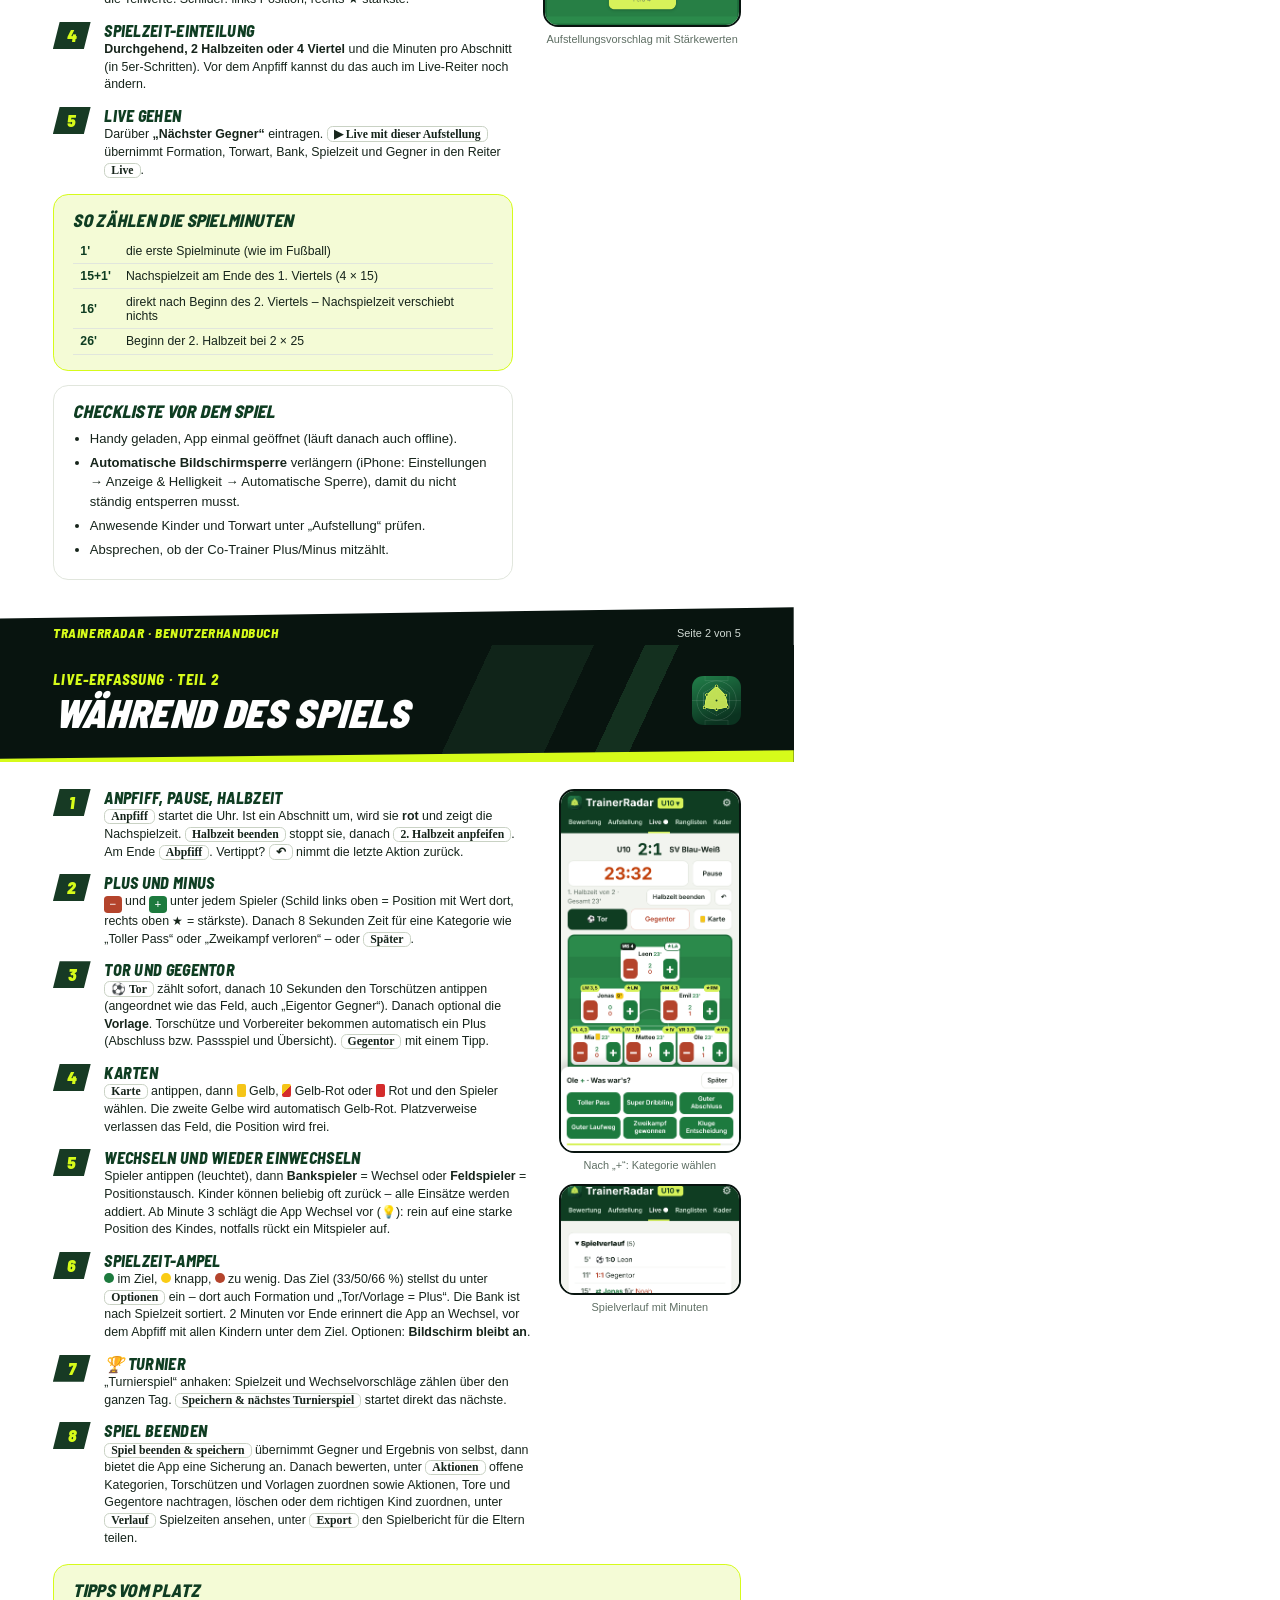
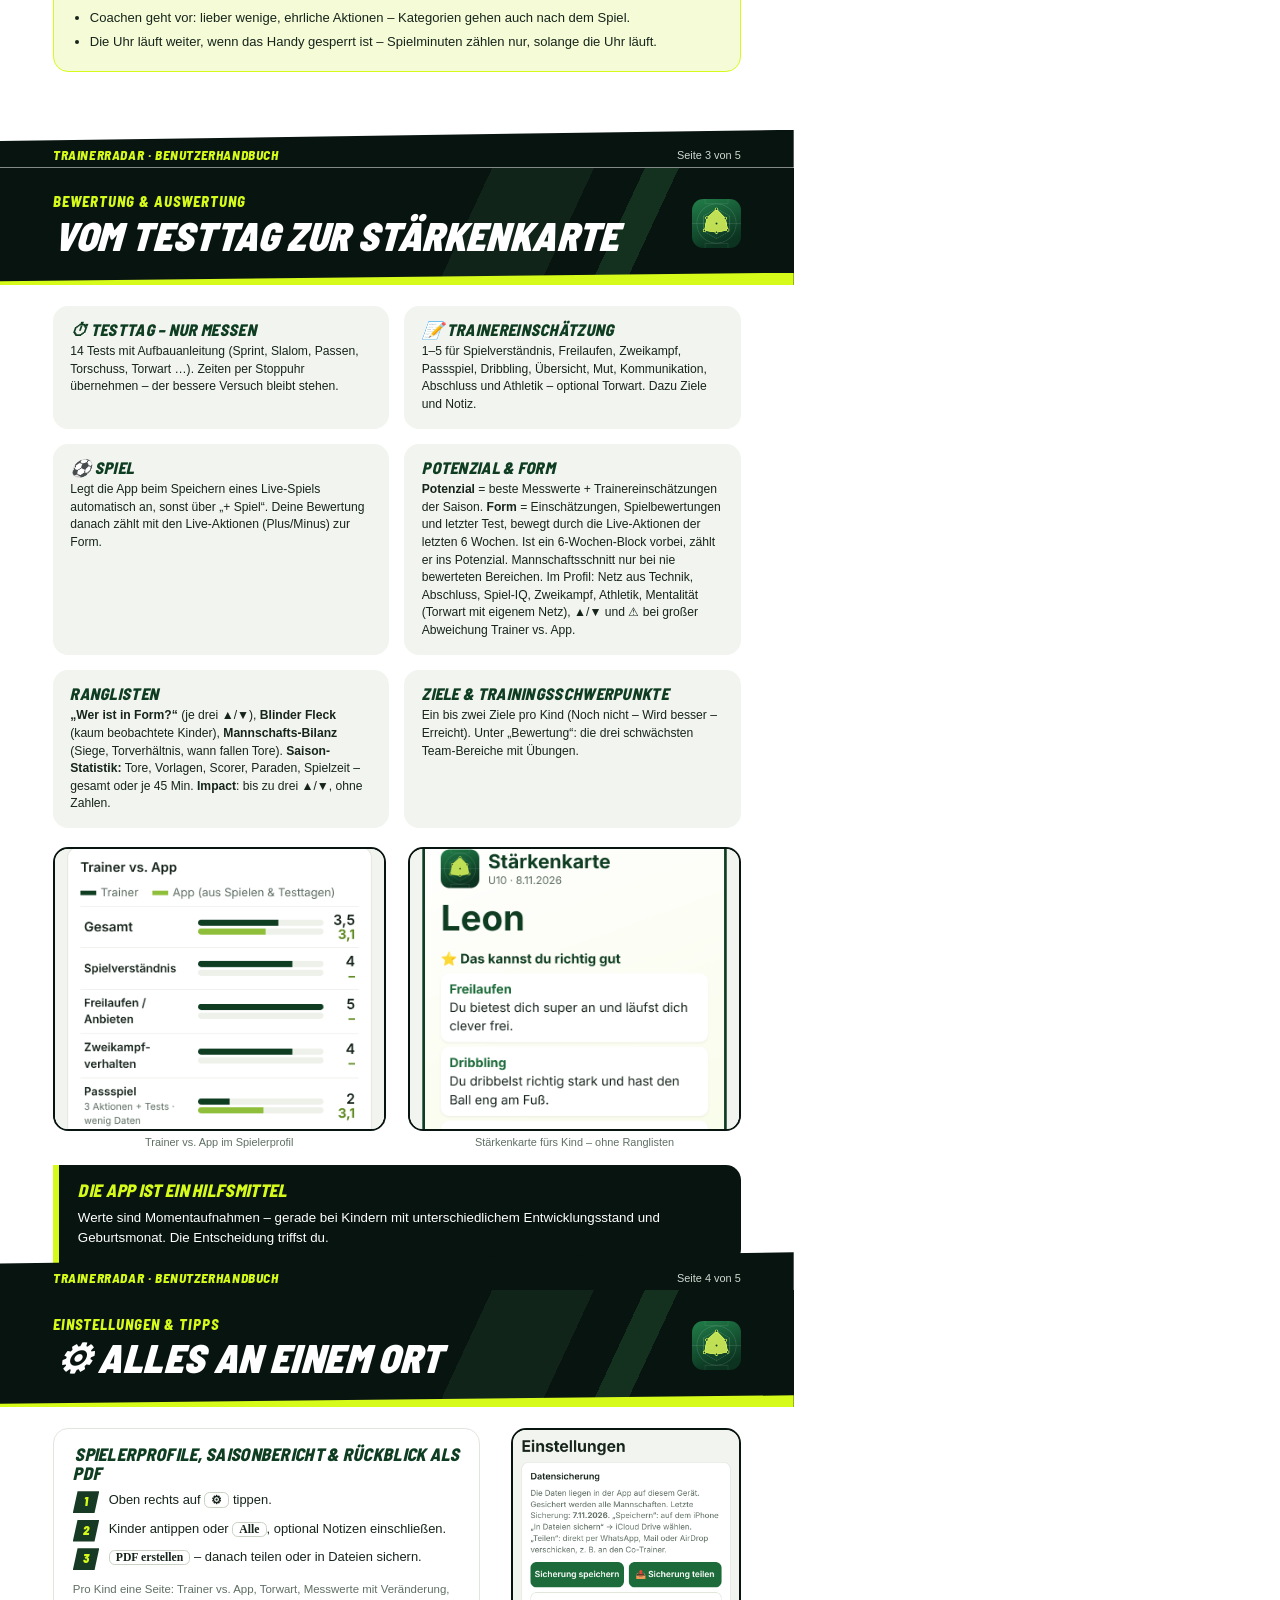
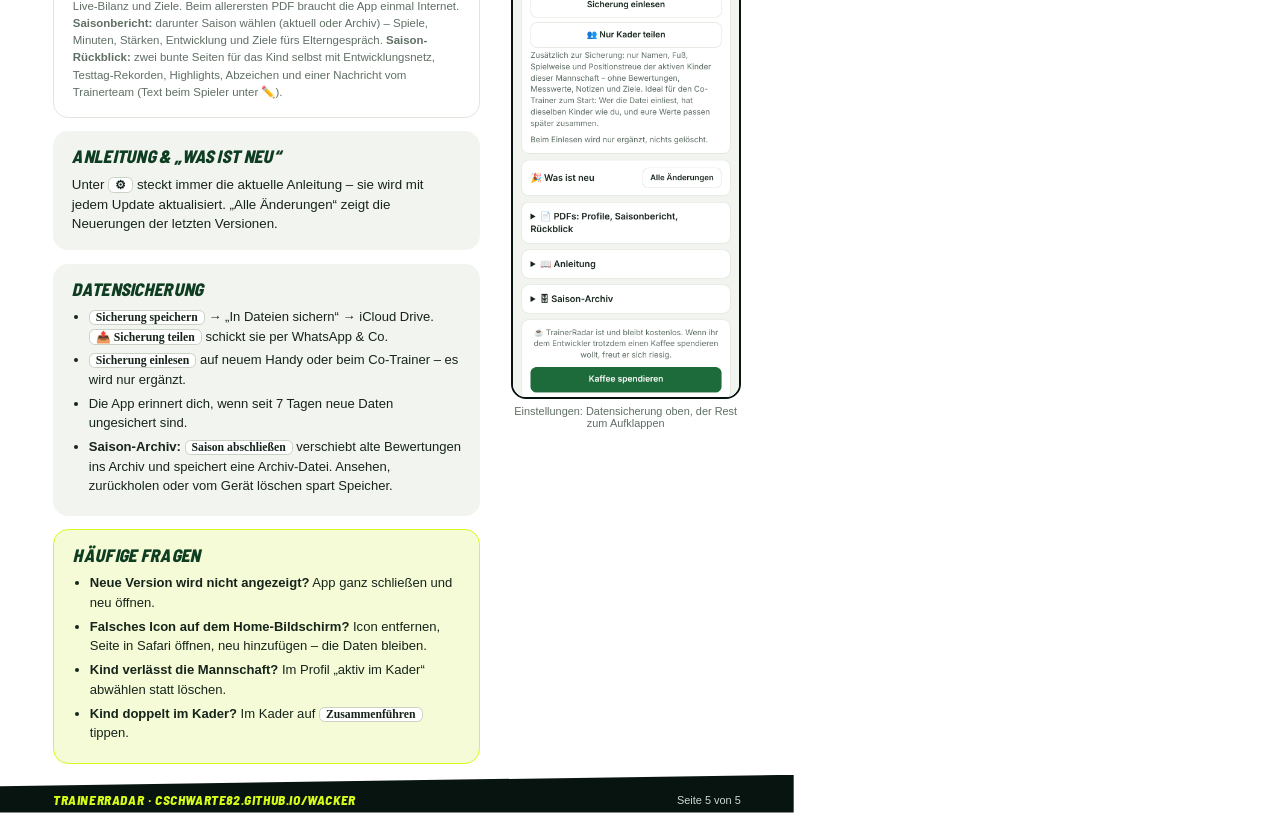
==== commit 0a349c98: "V115: Gegnername tippfehlertolerant, Nachfrage bei unklarem Spiel Co-Authored-By: Claude Opus 5.5 <n" ====
--- a/materialien/handbuch.html
+++ b/materialien/handbuch.html
@@ -88,7 +88,7 @@
         <div class="box">
           <h3>Mit dem Co-Trainer arbeiten</h3>
           <p>Jeder hat seine Daten auf dem eigenen Handy. Gleicher Kader in drei Schritten:</p>
-          <ol class="st"><li><span class="k2">Nur Kader teilen</span> oder <span class="k2">📤 Sicherung teilen</span> und schicken.</li><li>Beim Co-Trainer: <span class="k2">Sicherung einlesen</span>, <b>bevor</b> er selbst Kinder anlegt.</li><li>Später gegenseitig einlesen: Fehlende Bewertungen werden <b>ergänzt</b>, gelöscht wird nichts. Gleiches Spiel (Tag + Gegner) wird zusammengelegt: Live-Aktionen z. B. vom Helfer, Spielbewertungen gemittelt.</li></ol>
+          <ol class="st"><li><span class="k2">Nur Kader teilen</span> oder <span class="k2">📤 Sicherung teilen</span> und schicken.</li><li>Beim Co-Trainer: <span class="k2">Sicherung einlesen</span>, <b>bevor</b> er selbst Kinder anlegt.</li><li>Später gegenseitig einlesen: Fehlendes wird <b>ergänzt</b>, nichts gelöscht. Gleiches Spiel (im Zweifel fragt die App) wird zusammengelegt, Bewertungen gemittelt.</li></ol>
         </div>
       </div>
     </div>
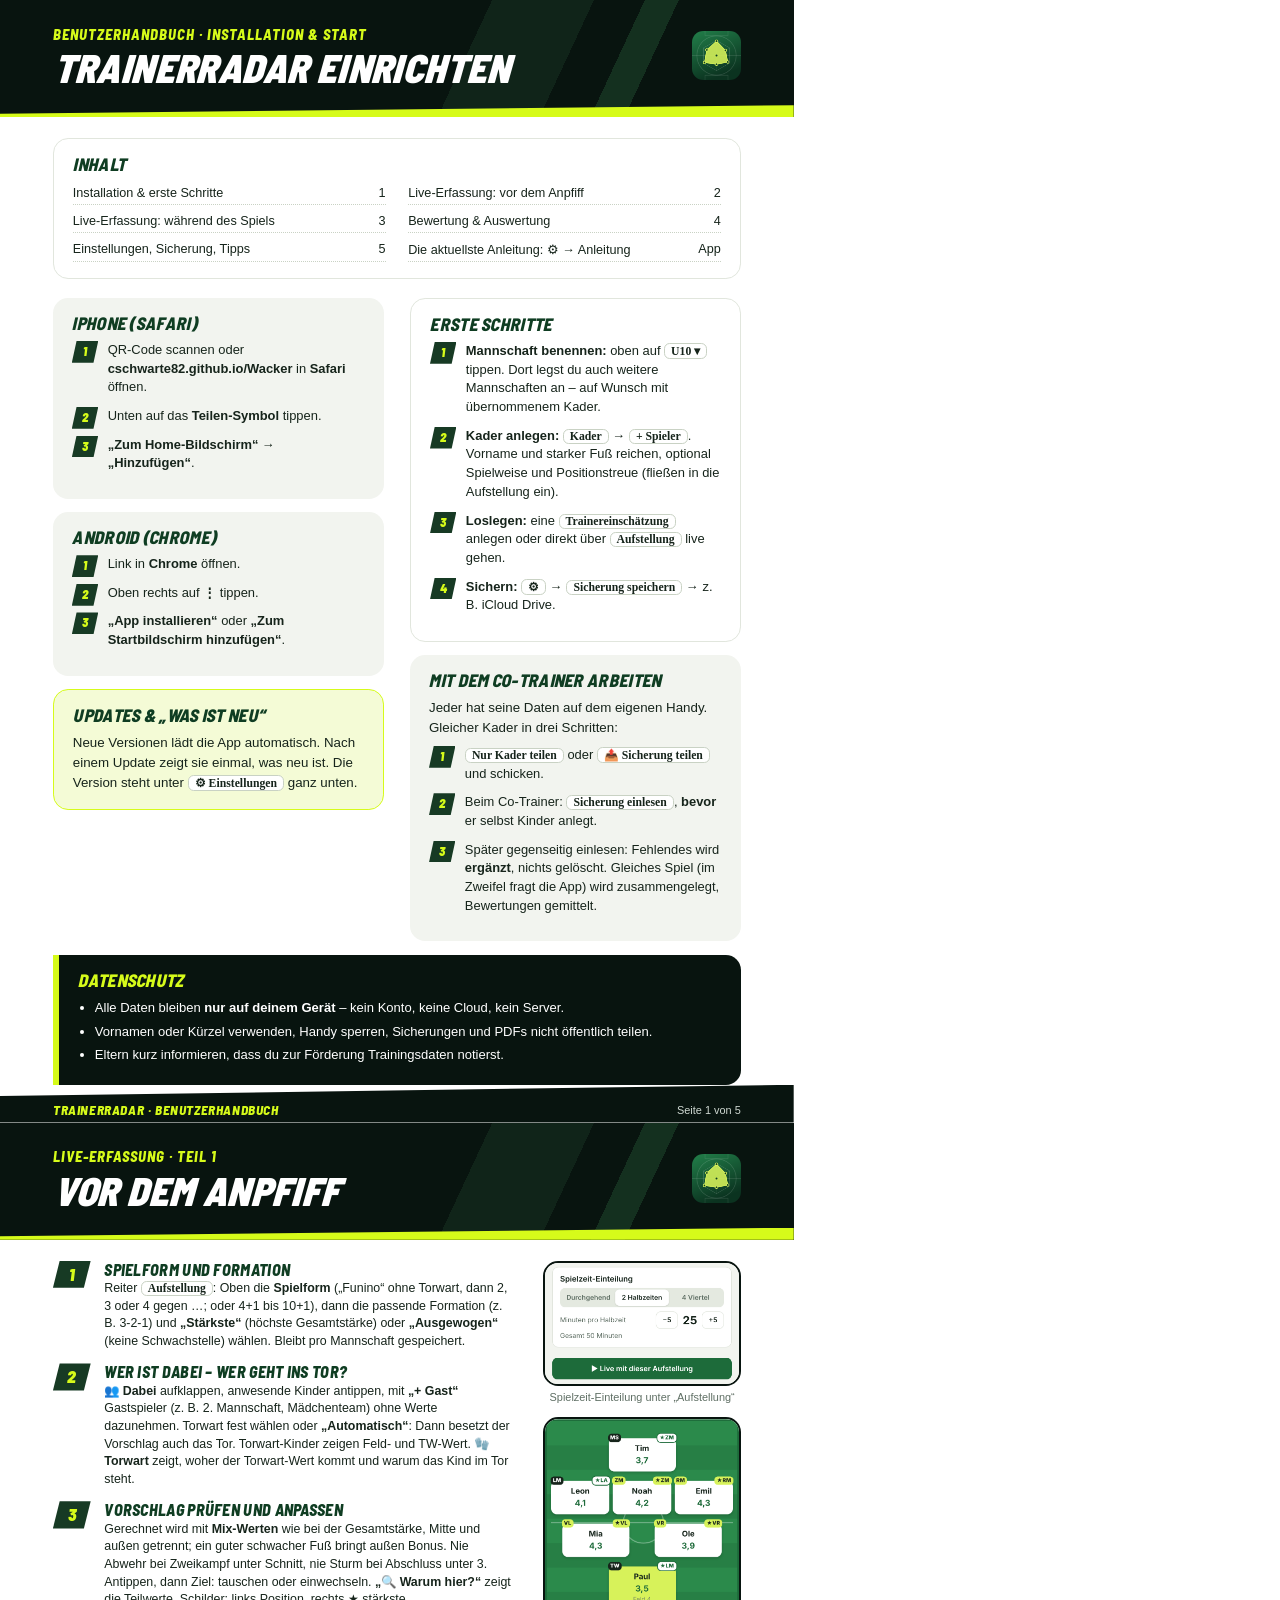
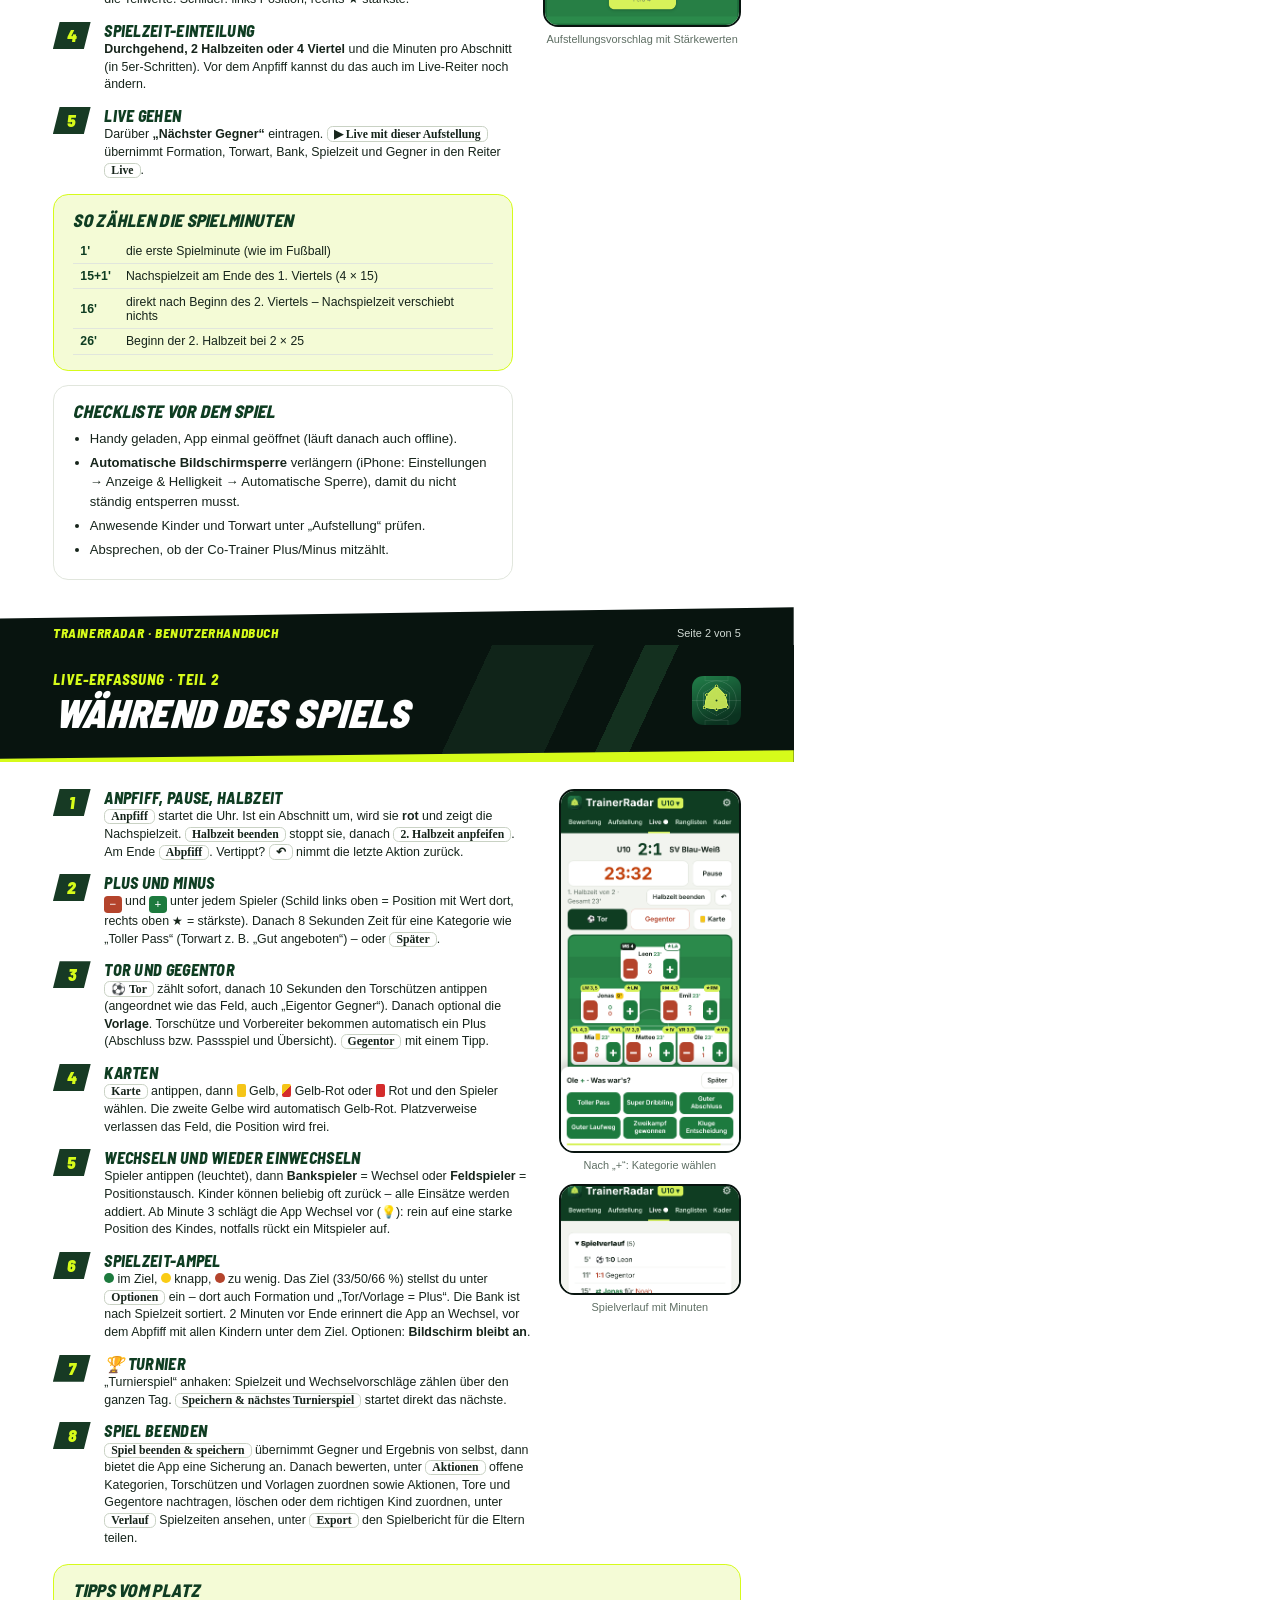
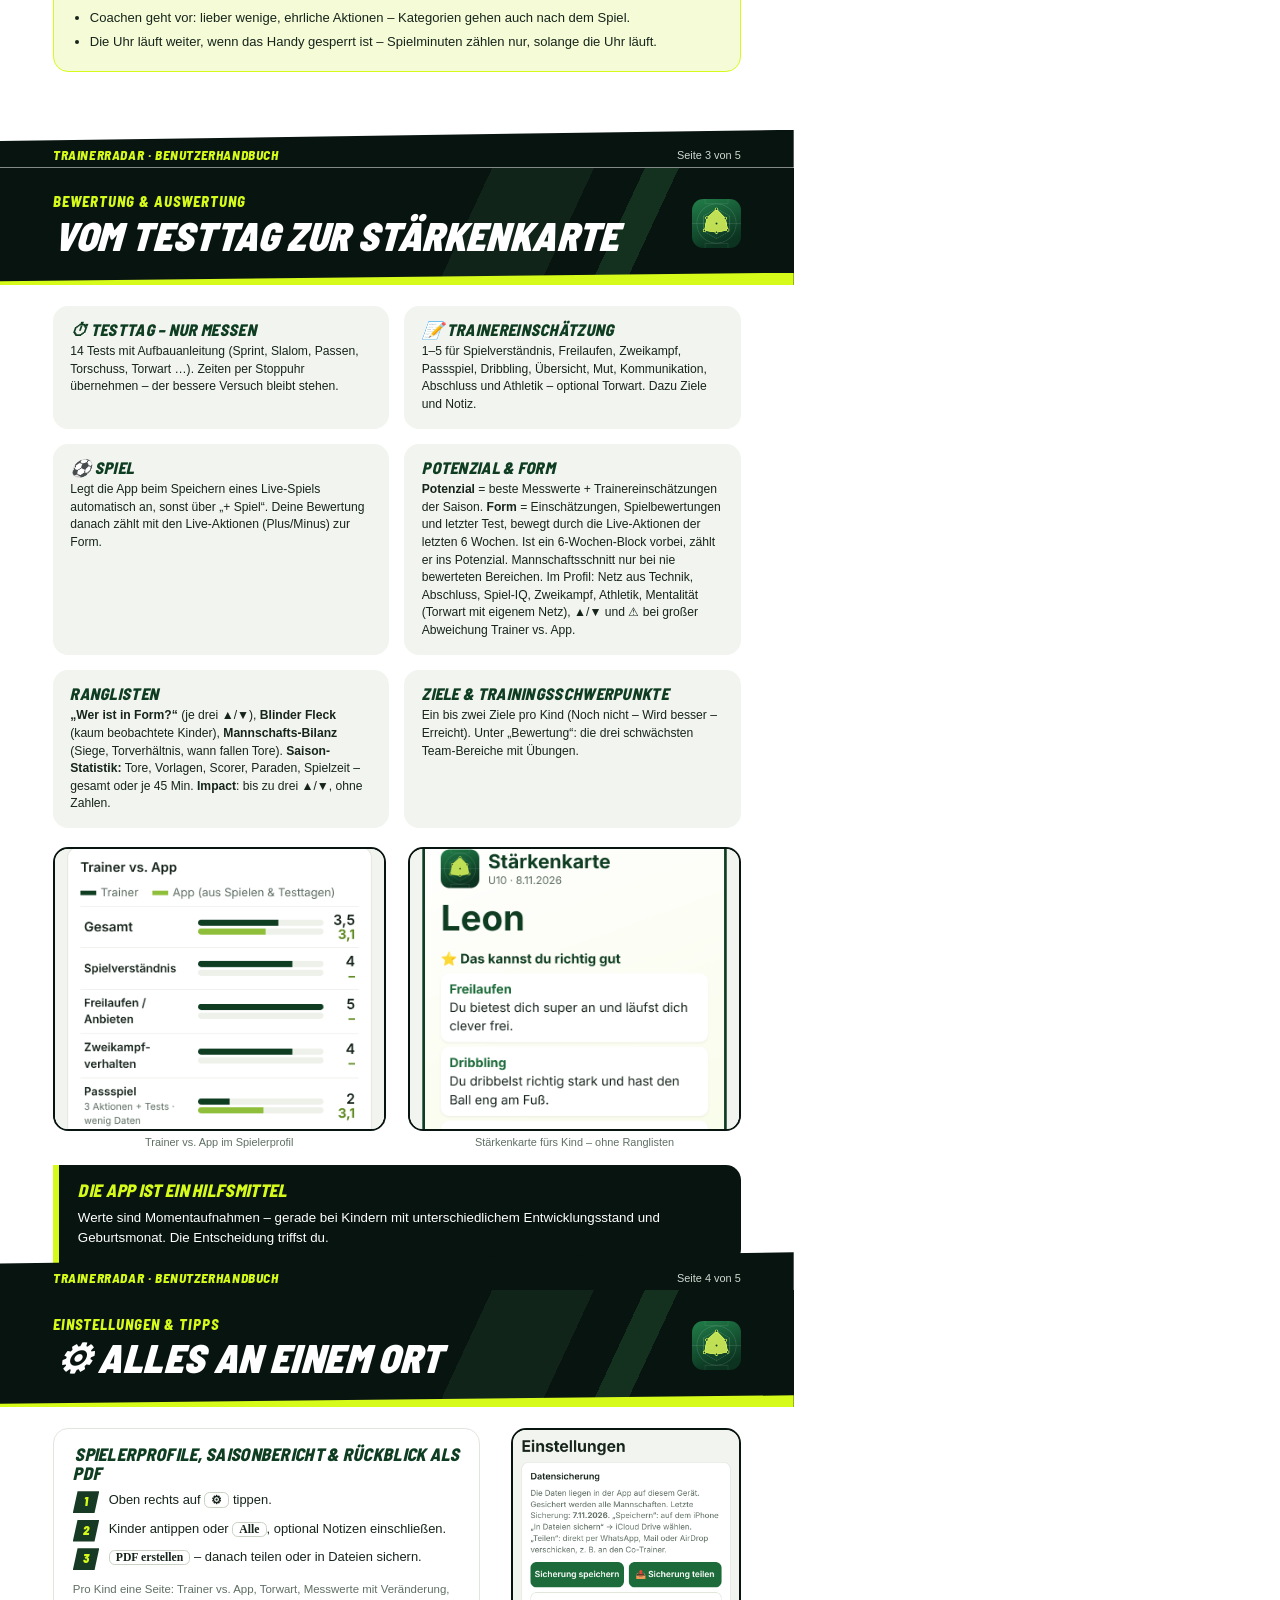
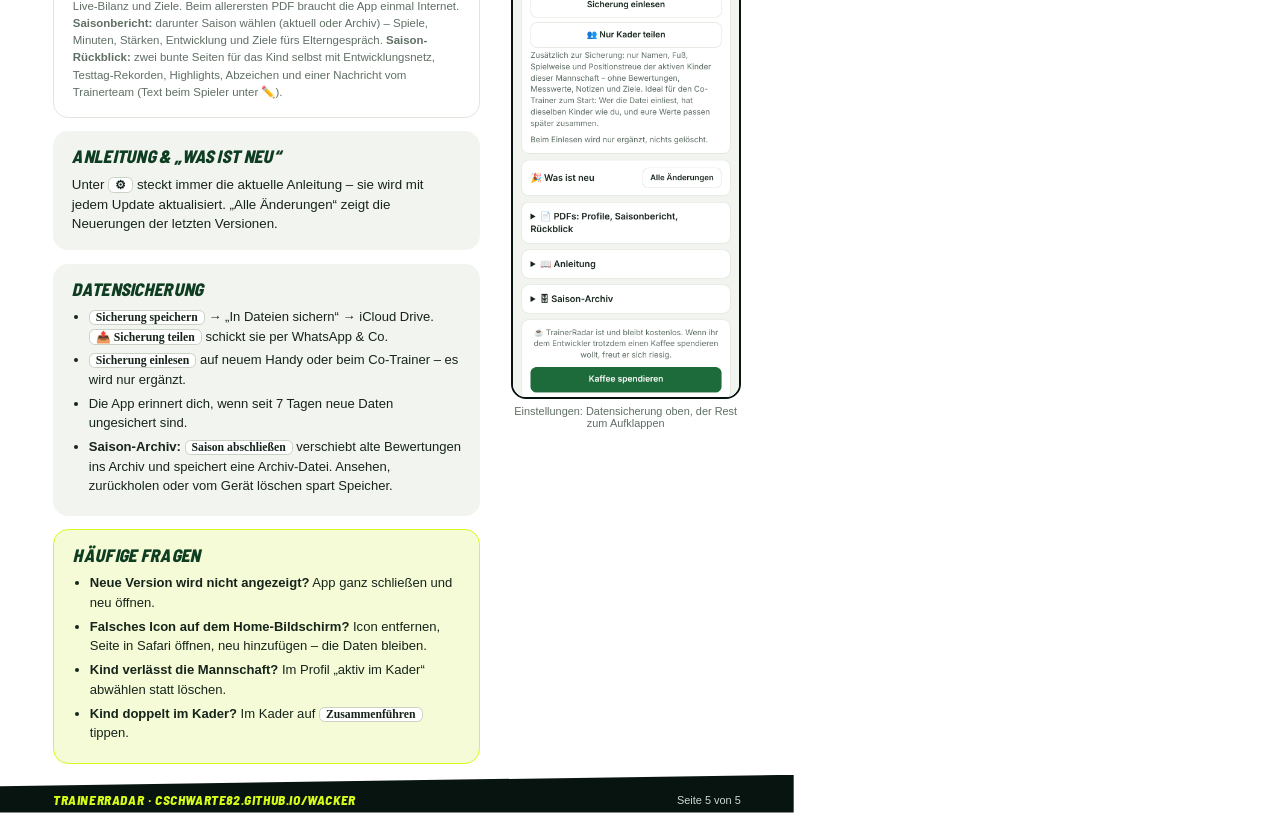
==== commit b618bd66: "V116: Torwart-Knöpfe „Gut angeboten / freigelaufen“ und „Nicht angeboten / versteckt“ Zählt wie der " ====
--- a/materialien/handbuch.html
+++ b/materialien/handbuch.html
@@ -143,7 +143,7 @@
     <div class="cols" style="gap:7mm">
       <div class="col" style="flex:1.45">
         <div class="step"><div class="num">1</div><div class="tx"><span class="tt">Anpfiff, Pause, Halbzeit</span><span class="k2">Anpfiff</span> startet die Uhr. Ist ein Abschnitt um, wird sie <b>rot</b> und zeigt die Nachspielzeit. <span class="k2">Halbzeit beenden</span> stoppt sie, danach <span class="k2">2. Halbzeit anpfeifen</span>. Am Ende <span class="k2">Abpfiff</span>. Vertippt? <span class="k2">↶</span> nimmt die letzte Aktion zurück.</div></div>
-        <div class="step"><div class="num">2</div><div class="tx"><span class="tt">Plus und Minus</span><span class="pm m">−</span> und <span class="pm p">+</span> unter jedem Spieler (Schild links oben = Position mit Wert dort, rechts oben ★ = stärkste). Danach 8 Sekunden Zeit für eine Kategorie wie „Toller Pass“ oder „Zweikampf verloren“ – oder <span class="k2">Später</span>.</div></div>
+        <div class="step"><div class="num">2</div><div class="tx"><span class="tt">Plus und Minus</span><span class="pm m">−</span> und <span class="pm p">+</span> unter jedem Spieler (Schild links oben = Position mit Wert dort, rechts oben ★ = stärkste). Danach 8 Sekunden Zeit für eine Kategorie wie „Toller Pass“ (Torwart z. B. „Gut angeboten“) – oder <span class="k2">Später</span>.</div></div>
         <div class="step"><div class="num">3</div><div class="tx"><span class="tt">Tor und Gegentor</span><span class="k2">⚽ Tor</span> zählt sofort, danach 10 Sekunden den Torschützen antippen (angeordnet wie das Feld, auch „Eigentor Gegner“). Danach optional die <b>Vorlage</b>. Torschütze und Vorbereiter bekommen automatisch ein Plus (Abschluss bzw. Passspiel und Übersicht). <span class="k2">Gegentor</span> mit einem Tipp.</div></div>
         <div class="step"><div class="num">4</div><div class="tx"><span class="tt">Karten</span><span class="k2">Karte</span> antippen, dann <span class="cy"></span> Gelb, <span class="cyr"></span> Gelb-Rot oder <span class="cr"></span> Rot und den Spieler wählen. Die zweite Gelbe wird automatisch Gelb-Rot. Platzverweise verlassen das Feld, die Position wird frei.</div></div>
         <div class="step"><div class="num">5</div><div class="tx"><span class="tt">Wechseln und wieder einwechseln</span>Spieler antippen (leuchtet), dann <b>Bankspieler</b> = Wechsel oder <b>Feldspieler</b> = Positionstausch. Kinder können beliebig oft zurück – alle Einsätze werden addiert. Ab Minute 3 schlägt die App Wechsel vor (💡): rein auf eine starke Position des Kindes, notfalls rückt ein Mitspieler auf.</div></div>
